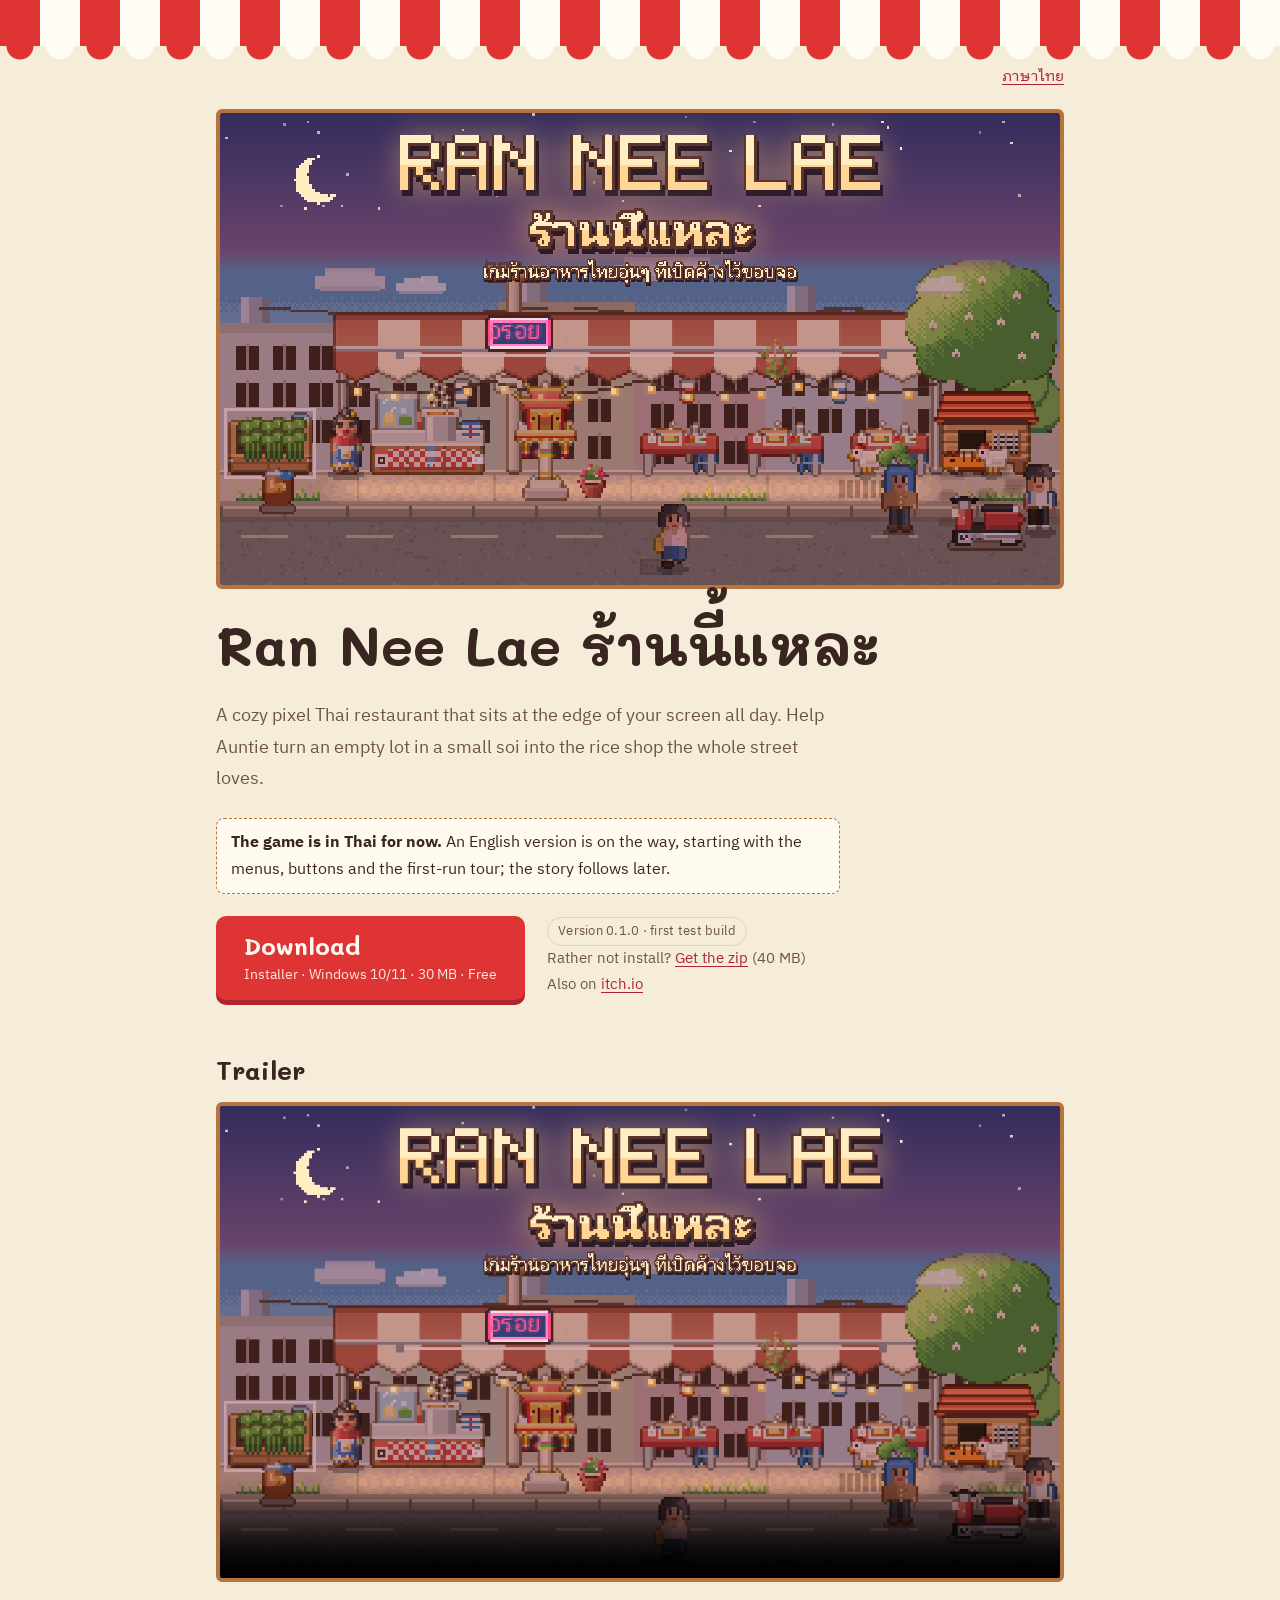
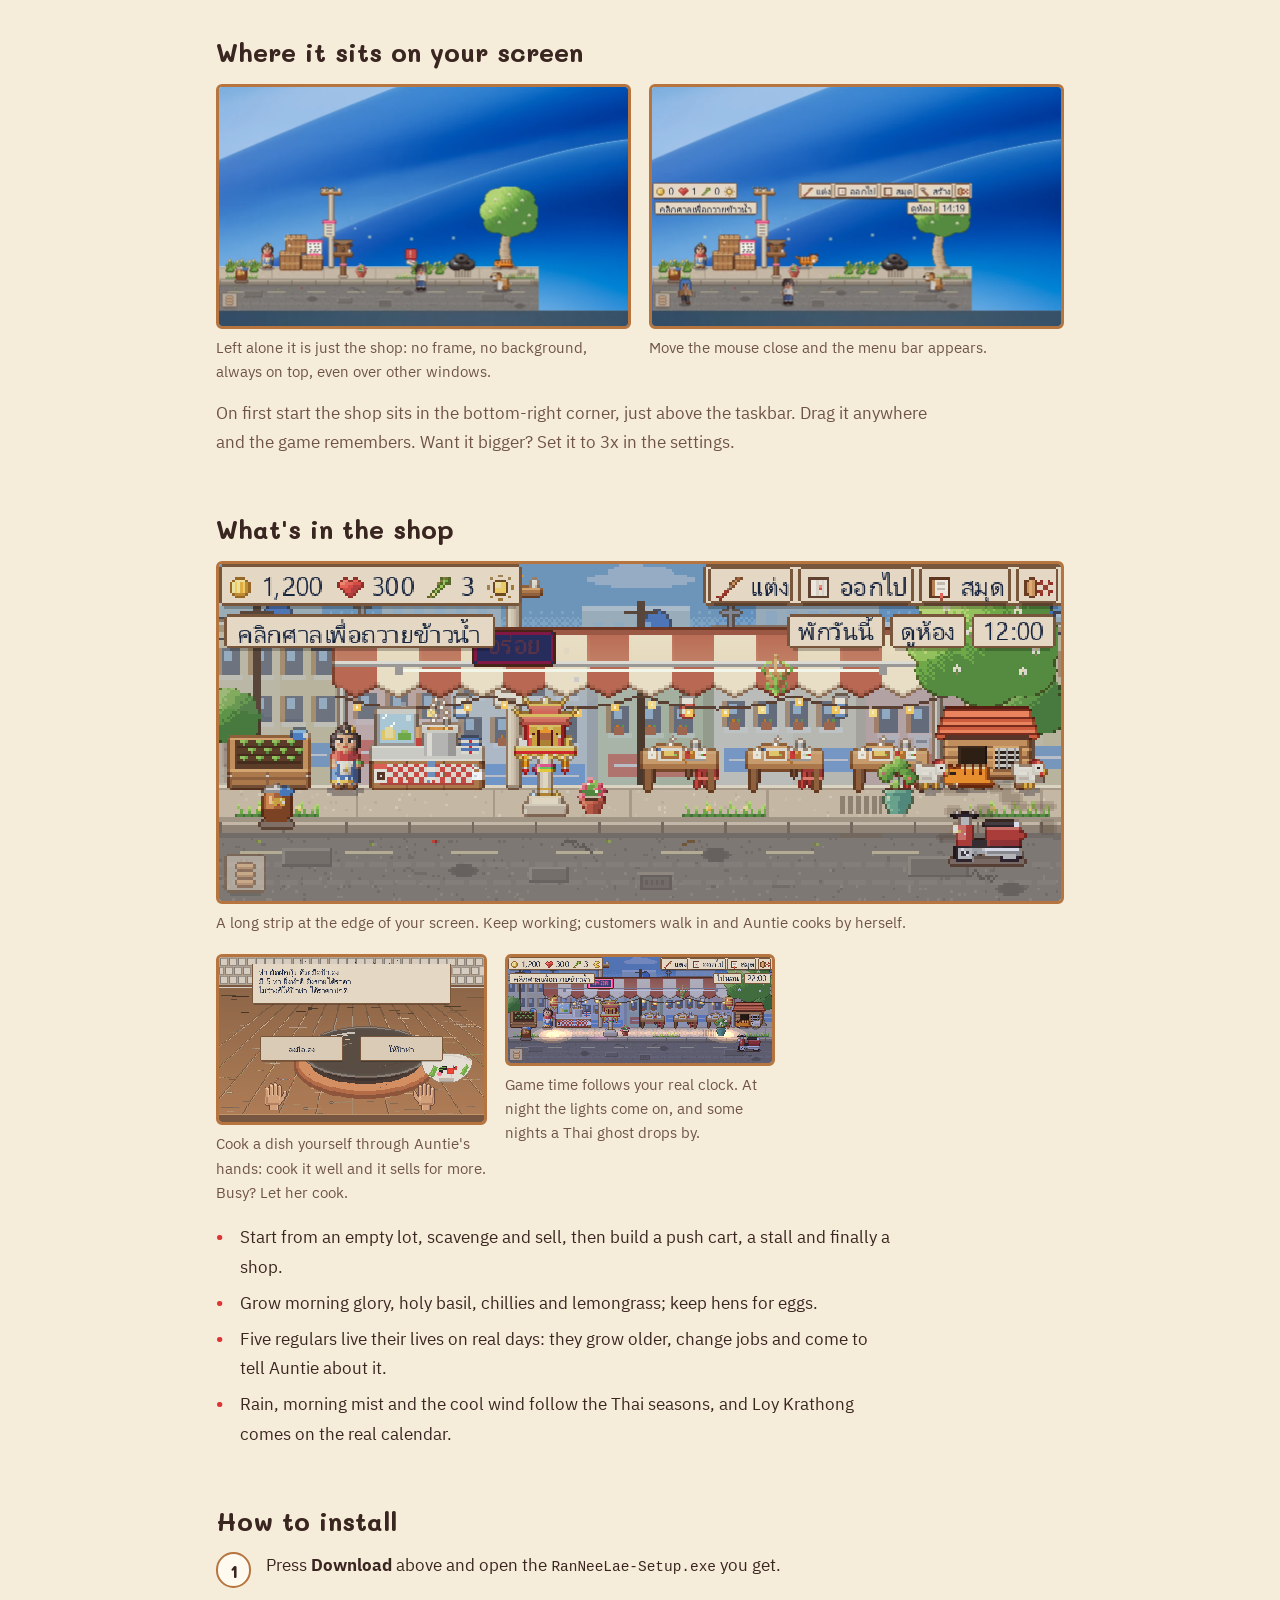
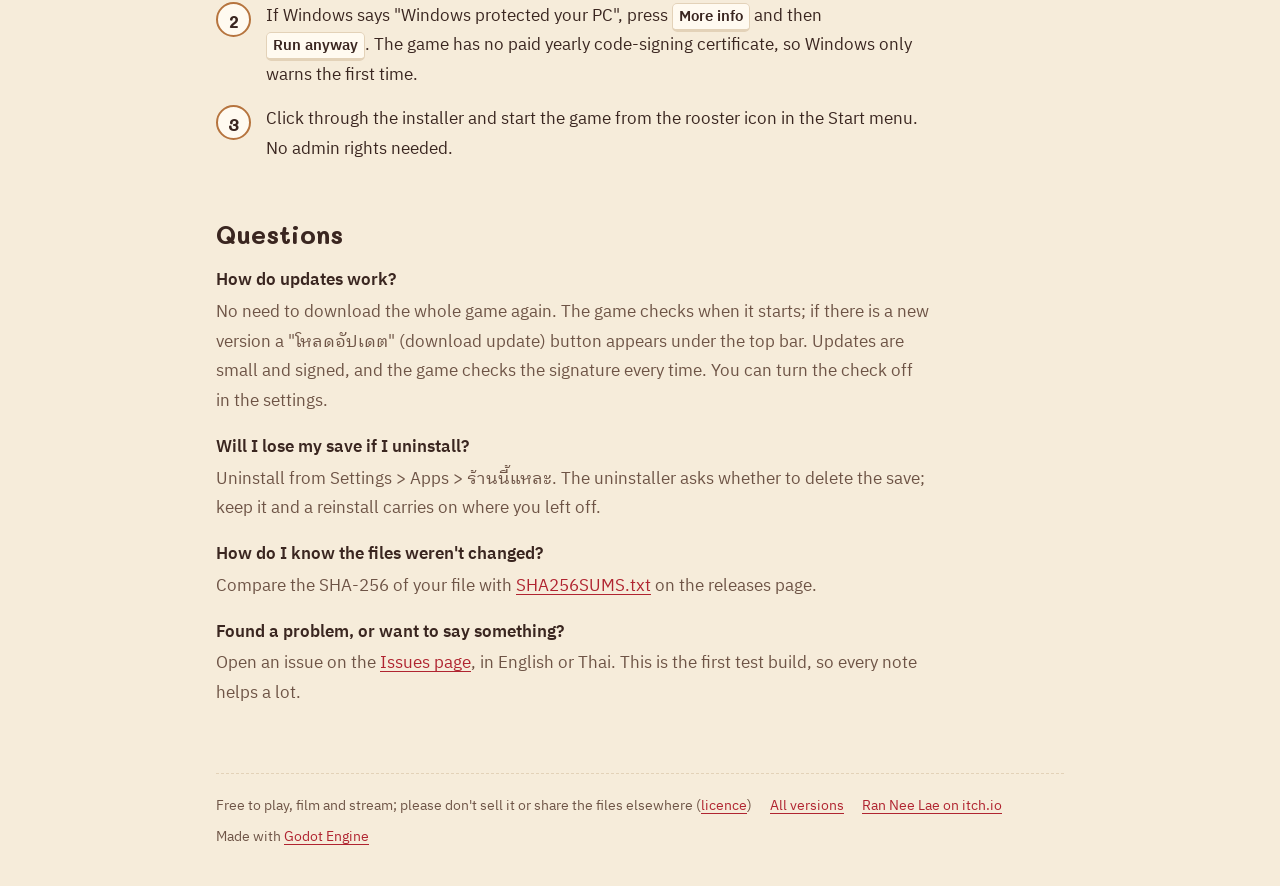
==== en/index.html @ d7299b97 "English download page, a language link on both pages, English in the readme Co-Authored-By: Claude O" ====
<!doctype html>
<html lang="en">
<head>
<meta charset="utf-8">
<meta name="viewport" content="width=device-width, initial-scale=1, viewport-fit=cover">
<link rel="icon" type="image/png" href="../icon.png">
<meta property="og:title" content="Ran Nee Lae (ร้านนี้แหละ)">
<meta property="og:description" content="A cozy pixel Thai restaurant that stays open at the edge of your screen all day. Free on Windows.">
<meta property="og:image" content="https://intity01.github.io/ran-nee-lae-releases/cover.png">
<title>Ran Nee Lae</title>
<meta name="description" content="A cozy pixel Thai restaurant that stays open at the edge of your screen all day. Free on Windows.">
<link rel="preconnect" href="https://fonts.googleapis.com">
<link rel="preconnect" href="https://fonts.gstatic.com" crossorigin>
<link rel="stylesheet" href="https://fonts.googleapis.com/css2?family=Mali:wght@600;700&family=IBM+Plex+Sans+Thai+Looped:wght@400;600&display=swap">
<style>
*,*::before,*::after{box-sizing:border-box}
body{margin:0}
img{max-width:100%}
/* Layout: one warm column under the shop's striped awning; the cover is the shop window, the button is the till. */
:root {
	--ground: #f6ecda;      /* concrete in the sun */
	--paper: #fffaf0;       /* enamel plate */
	--ink: #3a2620;         /* outline ink, warm */
	--ink-soft: #6e5446;
	--awning: #de3434;      /* awning red */
	--awning-deep: #b02430;
	--stripe: #fffcf6;
	--wood: #b6743e;
	--line: #e3d2b8;
	--gold: #eeb632;
	--on-awning: #fffaf0;
	--link: #b02430;
	--display: "Mali", "Itim", "Leelawadee UI", sans-serif;
	--body: "IBM Plex Sans Thai Looped", "Leelawadee UI", "Tahoma", sans-serif;
}
@media (prefers-color-scheme: dark) {
	:root:not([data-theme="light"]) {
		--ground: #2a2440; --paper: #352d50; --ink: #f6ead2; --ink-soft: #c9bcd6;
		--awning: #f0605a; --awning-deep: #c8404a; --stripe: #f2e6d8; --wood: #e0a46a;
		--line: #4a4068; --gold: #ffd75e; --on-awning: #2a1a1a; --link: #ffb4a8; color-scheme: dark;
	}
}
:root[data-theme="dark"] {
	--ground: #2a2440; --paper: #352d50; --ink: #f6ead2; --ink-soft: #c9bcd6;
	--awning: #f0605a; --awning-deep: #c8404a; --stripe: #f2e6d8; --wood: #e0a46a;
	--line: #4a4068; --gold: #ffd75e; --on-awning: #2a1a1a; --link: #ffb4a8; color-scheme: dark;
}

body { background: var(--ground); color: var(--ink); font: 400 1.0625rem/1.75 var(--body); }
img.px { image-rendering: pixelated; display: block; width: 100%; height: auto; }
a { color: var(--link); text-underline-offset: 3px; }
a:focus-visible, .buy:focus-visible { outline: 3px solid var(--gold); outline-offset: 3px; }

/* the awning: red and white stripes ending in scallops, like the shop's own */
.awning { height: 46px; position: relative;
	background: repeating-linear-gradient(90deg, var(--awning) 0 40px, var(--stripe) 40px 80px); }
.awning::after { content: ""; position: absolute; left: 0; right: 0; top: 100%; height: 14px;
	background: radial-gradient(circle at 20px 0, var(--awning) 13px, transparent 14px) 0 0 / 80px 14px repeat-x,
		radial-gradient(circle at 20px 0, var(--stripe) 13px, transparent 14px) 40px 0 / 80px 14px repeat-x; }

.wrap { max-width: 880px; margin: 0 auto; padding-left: max(16px, env(safe-area-inset-left, 0px));
	padding-right: max(16px, env(safe-area-inset-right, 0px)); }

.hero { padding-block: 40px 8px; display: grid; gap: 22px; }
.window { border: 4px solid var(--wood); border-radius: 6px; overflow: hidden; background: var(--paper); }
.hero h1 { font: 700 clamp(2.4rem, 7vw, 3.4rem)/1.25 var(--display); margin: 0; text-wrap: balance; }
.hero .lede { margin: 0; max-width: 34em; color: var(--ink-soft); font-size: 1.125rem; }
.till { display: flex; flex-wrap: wrap; align-items: center; gap: 14px 22px; }
.buy { display: inline-grid; gap: 2px; text-decoration: none; background: var(--awning); color: var(--on-awning);
	padding: 14px 28px 12px; border-radius: 10px; box-shadow: 0 5px 0 var(--awning-deep);
	transition: transform .12s, box-shadow .12s; }
:root .buy { color: var(--on-awning); }
.buy:hover { transform: translateY(2px); box-shadow: 0 3px 0 var(--awning-deep); }
.buy:active { transform: translateY(5px); box-shadow: 0 0 0 var(--awning-deep); }
.buy b { font: 700 1.5rem/1.3 var(--display); }
.buy small { font-size: .875rem; opacity: .92; }
.alt { font-size: .95rem; color: var(--ink-soft); }
.tag { display: inline-block; font-size: .8125rem; letter-spacing: .02em; padding: 2px 10px; border-radius: 99px;
	border: 1px solid var(--line); color: var(--ink-soft); }

section { padding-block: 44px 8px; }
h2 { font: 700 1.6rem/1.4 var(--display); margin: 0 0 14px; text-wrap: balance; }
.shots { display: grid; grid-template-columns: repeat(auto-fit, minmax(240px, 1fr)); gap: 18px; }
.shots figure { margin: 0; display: grid; gap: 8px; align-content: start; min-width: 0; }
.shots .window { border-width: 3px; }
.shots figcaption { font-size: .95rem; color: var(--ink-soft); line-height: 1.6; }
.wide { grid-column: 1 / -1; }
.desk { grid-template-columns: repeat(auto-fit, minmax(280px, 1fr)); }
.desk img { display: block; width: 100%; height: auto; }
.trailer { display: block; width: 100%; height: auto; background: #1c1624; }
.note { margin: 14px 0 0; max-width: 42em; color: var(--ink-soft); }
ul.menu { list-style: none; padding: 0; margin: 18px 0 0; display: grid; gap: 6px; max-width: 40em; }
ul.menu li { display: grid; grid-template-columns: 1.4em 1fr; }
ul.menu li::before { content: "•"; color: var(--awning); font-weight: 700; }

ol.steps { list-style: none; counter-reset: s; padding: 0; margin: 0; display: grid; gap: 14px; max-width: 42em; }
ol.steps li { counter-increment: s; display: grid; grid-template-columns: 2.4rem 1fr; gap: 12px; align-items: start; }
ol.steps li::before { content: counter(s); font: 700 1.1rem/2.2rem var(--display); text-align: center;
	width: 2.2rem; height: 2.2rem; border-radius: 50%; background: var(--paper); border: 2px solid var(--wood); }
ol.steps p { margin: 0; }
kbd { font: 600 .9em var(--body); background: var(--paper); border: 1px solid var(--line); border-bottom-width: 3px;
	border-radius: 5px; padding: 0 6px; white-space: nowrap; }

dl.faq { margin: 0; display: grid; gap: 16px; max-width: 42em; }
dl.faq dt { font-weight: 600; }
dl.faq dd { margin: 2px 0 0; color: var(--ink-soft); }
code { font-size: .85em; word-break: break-all; }

footer { margin-top: 56px; border-top: 1px dashed var(--line); padding-block: 20px 36px; font-size: .9rem;
	color: var(--ink-soft); display: flex; flex-wrap: wrap; gap: 6px 18px; }
@media (prefers-reduced-motion: reduce) { .buy { transition: none; } }
.lang { margin: 18px 0 -22px; text-align: right; font-size: .95rem; }
.langnote { margin: 0; max-width: 40em; padding: 10px 14px; border-radius: 8px; background: var(--paper);
	border: 1px dashed var(--wood); font-size: .975rem; }
</style>
<link rel="alternate" hreflang="th" href="https://intity01.github.io/ran-nee-lae-releases/">
<link rel="alternate" hreflang="en" href="https://intity01.github.io/ran-nee-lae-releases/en/">
<script>
/* Remember a language picked by hand; a first visit from a non-Thai browser goes to the English page. */
document.addEventListener("click", function (e) {
	var a = e.target.closest && e.target.closest(".lang a");
	if (a) { try { localStorage.setItem("lang", a.getAttribute("hreflang")); } catch (_) {} }
});
</script>
</head>
<body>

<div class="awning" aria-hidden="true"></div>

<main class="wrap">
	<p class="lang"><a href="../" hreflang="th" lang="th">ภาษาไทย</a></p>
	<header class="hero">
		<div class="window"><img class="px" src="../cover.png" width="1280" height="720"
			alt="Auntie's rice shop in a Bangkok soi at dusk: a red and white awning, a spirit house, tables and a hen"></div>
		<h1>Ran Nee Lae <span lang="th">ร้านนี้แหละ</span></h1>
		<p class="lede">A cozy pixel Thai restaurant that sits at the edge of your screen all day. Help Auntie turn an empty
			lot in a small soi into the rice shop the whole street loves.</p>
		<p class="langnote"><b>The game is in Thai for now.</b> An English version is on the way, starting with the menus,
			buttons and the first-run tour; the story follows later.</p>
		<div class="till">
			<a class="buy" id="download" href="https://github.com/intity01/ran-nee-lae-releases/releases/latest/download/RanNeeLae-Setup.exe">
				<b>Download</b>
				<small>Installer · Windows 10/11 · 30 MB · Free</small>
			</a>
			<div class="alt">
				<span class="tag">Version 0.1.0 · first test build</span><br>
				Rather not install? <a href="https://github.com/intity01/ran-nee-lae-releases/releases/latest/download/RanNeeLae.zip">Get the zip</a> (40 MB)<br>
				Also on <a href="https://im-shines.itch.io/ran-nee-lae">itch.io</a>
			</div>
		</div>
	</header>

	<section aria-labelledby="watch">
		<h2 id="watch">Trailer</h2>
		<div class="window"><video class="trailer" src="../media/trailer.mp4" poster="../cover.png" width="1280" height="800"
			controls muted playsinline preload="metadata">A 32-second trailer</video></div>
	</section>

	<section aria-labelledby="where">
		<h2 id="where">Where it sits on your screen</h2>
		<div class="shots desk">
			<figure>
				<div class="window"><img src="../shots/desktop-quiet.png" width="820" height="479"
					alt="Auntie's shop in the bottom corner of a Windows desktop, above the taskbar, with no window frame"></div>
				<figcaption>Left alone it is just the shop: no frame, no background, always on top, even over other windows.</figcaption>
			</figure>
			<figure>
				<div class="window"><img src="../shots/desktop-ui.png" width="820" height="479"
					alt="The same shop with the mouse nearby: a bar with money, hearts, vegetables and buttons appears"></div>
				<figcaption>Move the mouse close and the menu bar appears.</figcaption>
			</figure>
		</div>
		<p class="note">On first start the shop sits in the bottom-right corner, just above the taskbar. Drag it anywhere and
			the game remembers. Want it bigger? Set it to 3x in the settings.</p>
	</section>

	<section aria-labelledby="inside">
		<h2 id="inside">What's in the shop</h2>
		<div class="shots">
			<figure class="wide">
				<div class="window"><img class="px" src="../shots/day.png" width="640" height="256"
					alt="The shop by day: a vegetable bed, Auntie at the stove, customers' tables and a hen coop"></div>
				<figcaption>A long strip at the edge of your screen. Keep working; customers walk in and Auntie cooks by herself.</figcaption>
			</figure>
			<figure>
				<div class="window"><img class="px" src="../shots/cook.png" width="640" height="400"
					alt="Auntie's hands over the wok, seen through her eyes"></div>
				<figcaption>Cook a dish yourself through Auntie's hands: cook it well and it sells for more. Busy? Let her cook.</figcaption>
			</figure>
			<figure>
				<div class="window"><img class="px" src="../shots/night.png" width="640" height="256"
					alt="The shop at night with lanterns lit and the neon sign glowing"></div>
				<figcaption>Game time follows your real clock. At night the lights come on, and some nights a Thai ghost drops by.</figcaption>
			</figure>
		</div>
		<ul class="menu">
			<li>Start from an empty lot, scavenge and sell, then build a push cart, a stall and finally a shop.</li>
			<li>Grow morning glory, holy basil, chillies and lemongrass; keep hens for eggs.</li>
			<li>Five regulars live their lives on real days: they grow older, change jobs and come to tell Auntie about it.</li>
			<li>Rain, morning mist and the cool wind follow the Thai seasons, and Loy Krathong comes on the real calendar.</li>
		</ul>
	</section>

	<section aria-labelledby="install">
		<h2 id="install">How to install</h2>
		<ol class="steps">
			<li><p>Press <b>Download</b> above and open the <code>RanNeeLae-Setup.exe</code> you get.</p></li>
			<li><p>If Windows says "Windows protected your PC", press <kbd>More info</kbd> and then <kbd>Run anyway</kbd>.
				The game has no paid yearly code-signing certificate, so Windows only warns the first time.</p></li>
			<li><p>Click through the installer and start the game from the rooster icon in the Start menu. No admin rights needed.</p></li>
		</ol>
	</section>

	<section aria-labelledby="faq">
		<h2 id="faq">Questions</h2>
		<dl class="faq">
			<div><dt>How do updates work?</dt>
				<dd>No need to download the whole game again. The game checks when it starts; if there is a new version a
					"โหลดอัปเดต" (download update) button appears under the top bar. Updates are small and signed, and the game
					checks the signature every time. You can turn the check off in the settings.</dd></div>
			<div><dt>Will I lose my save if I uninstall?</dt>
				<dd>Uninstall from Settings &gt; Apps &gt; ร้านนี้แหละ. The uninstaller asks whether to delete the save; keep it
					and a reinstall carries on where you left off.</dd></div>
			<div><dt>How do I know the files weren't changed?</dt>
				<dd>Compare the SHA-256 of your file with <a href="https://github.com/intity01/ran-nee-lae-releases/releases/latest/download/SHA256SUMS.txt">SHA256SUMS.txt</a> on the releases page.</dd></div>
			<div><dt>Found a problem, or want to say something?</dt>
				<dd>Open an issue on the <a href="https://github.com/intity01/ran-nee-lae-releases/issues">Issues page</a>,
					in English or Thai. This is the first test build, so every note helps a lot.</dd></div>
		</dl>
	</section>

	<footer>
		<span>Free to play, film and stream; please don't sell it or share the files elsewhere (<a href="https://github.com/intity01/ran-nee-lae-releases/blob/main/LICENSE.txt">licence</a>)</span>
		<span><a href="https://github.com/intity01/ran-nee-lae-releases/releases">All versions</a></span>
		<span><a href="https://im-shines.itch.io/ran-nee-lae">Ran Nee Lae on itch.io</a></span>
		<span>Made with <a href="https://godotengine.org">Godot Engine</a></span>
	</footer>
</main>
</body>
</html>
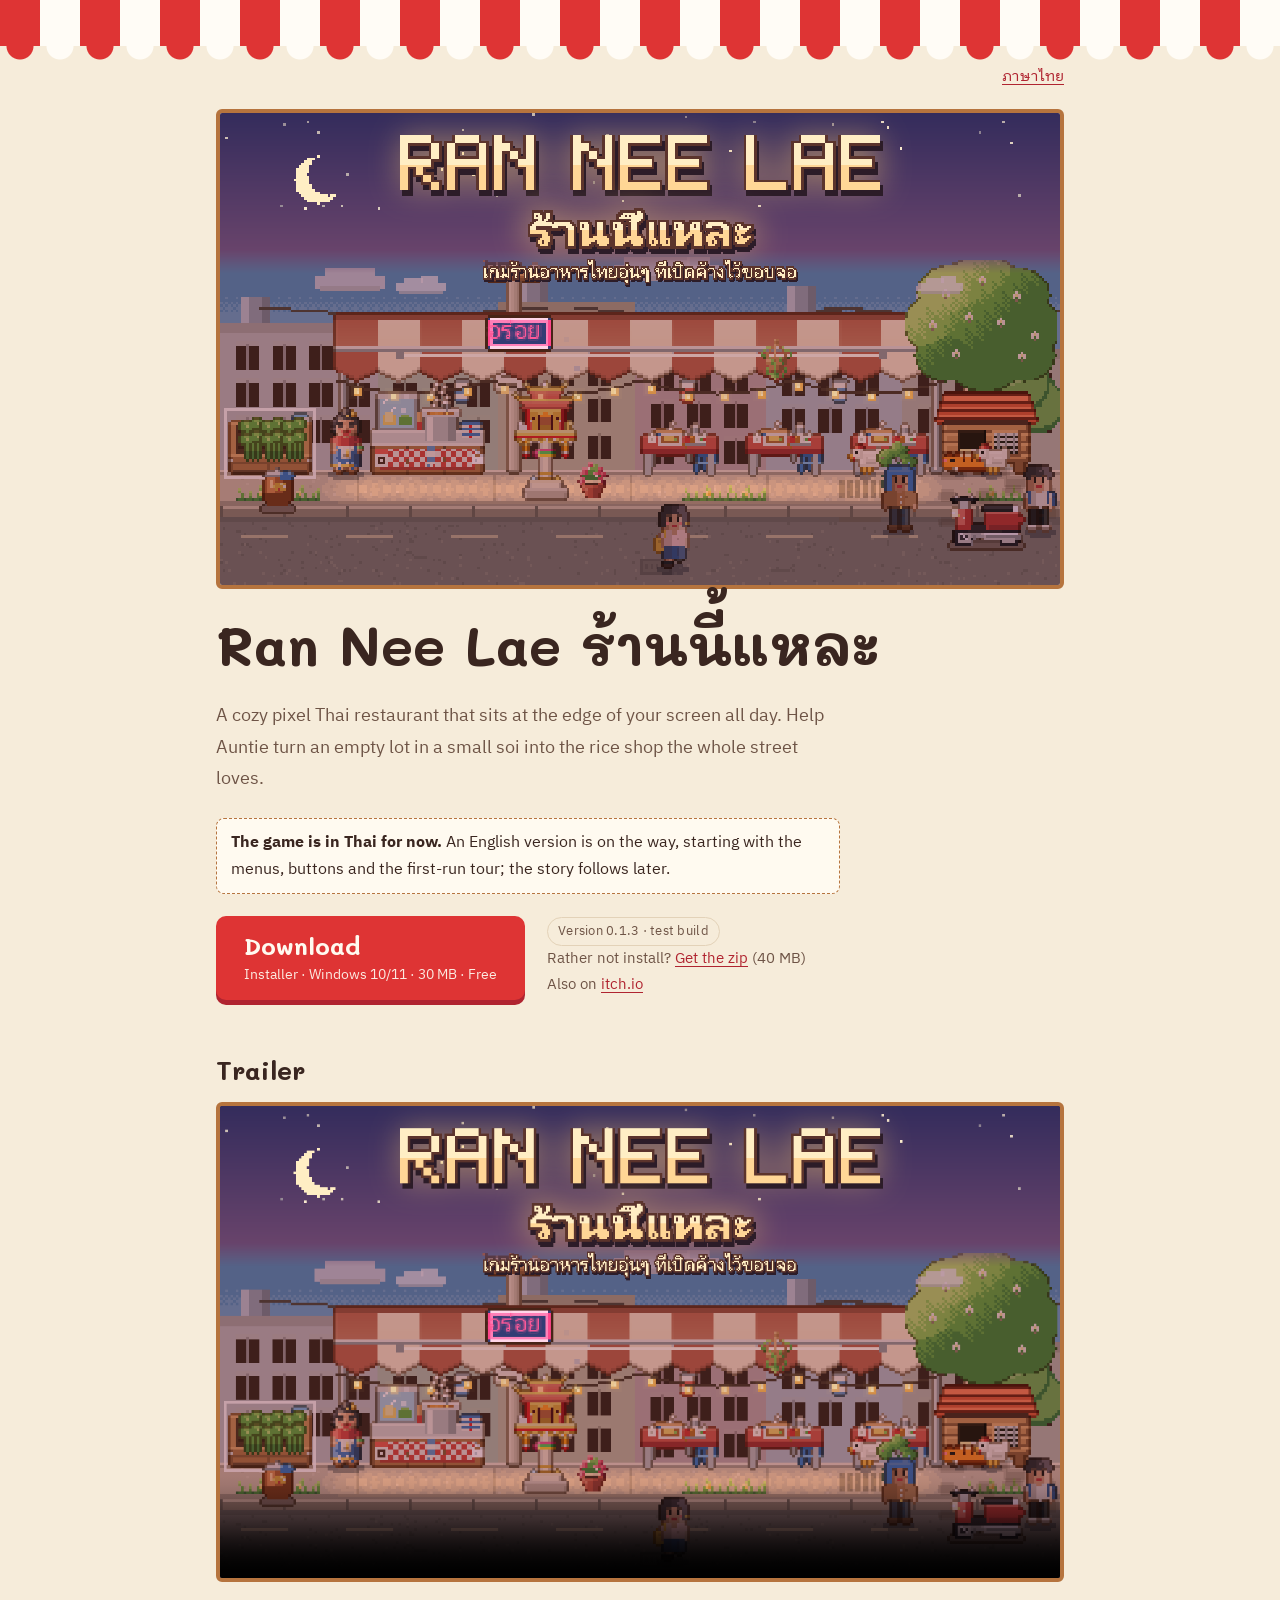
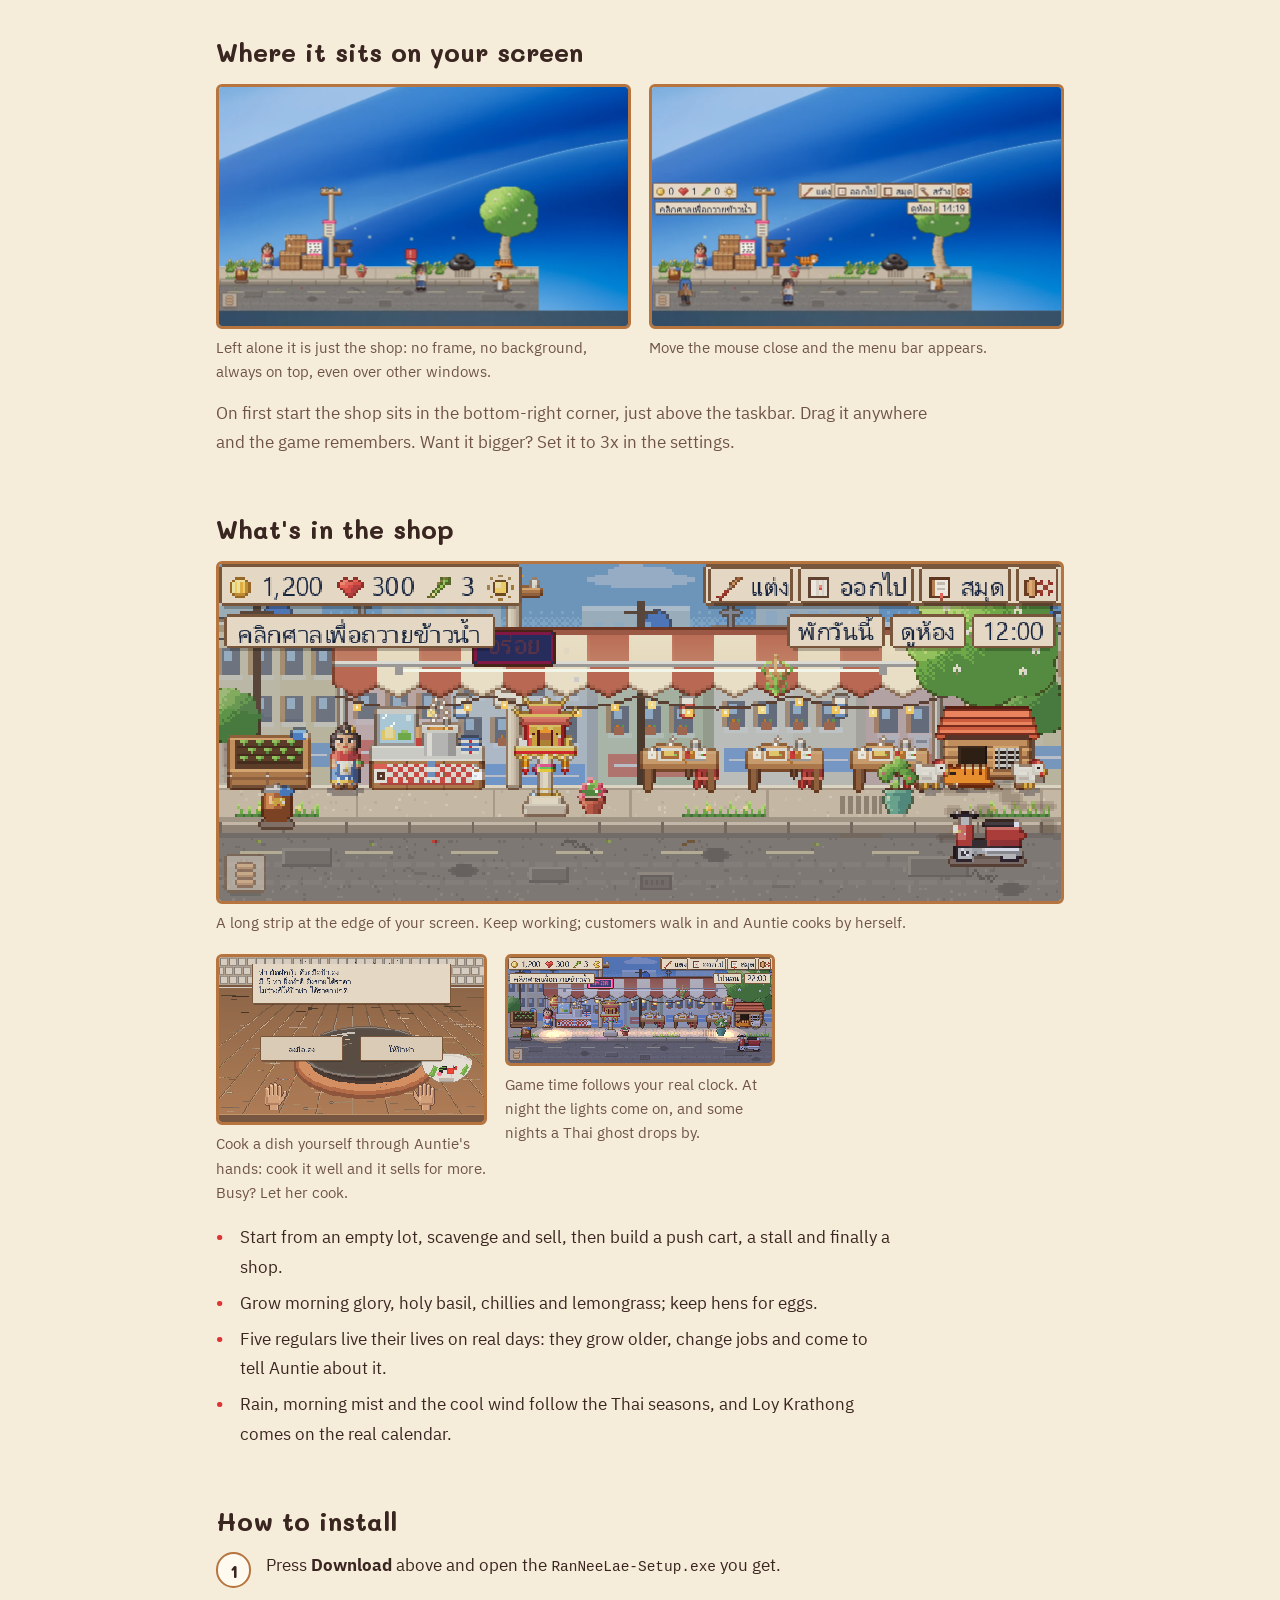
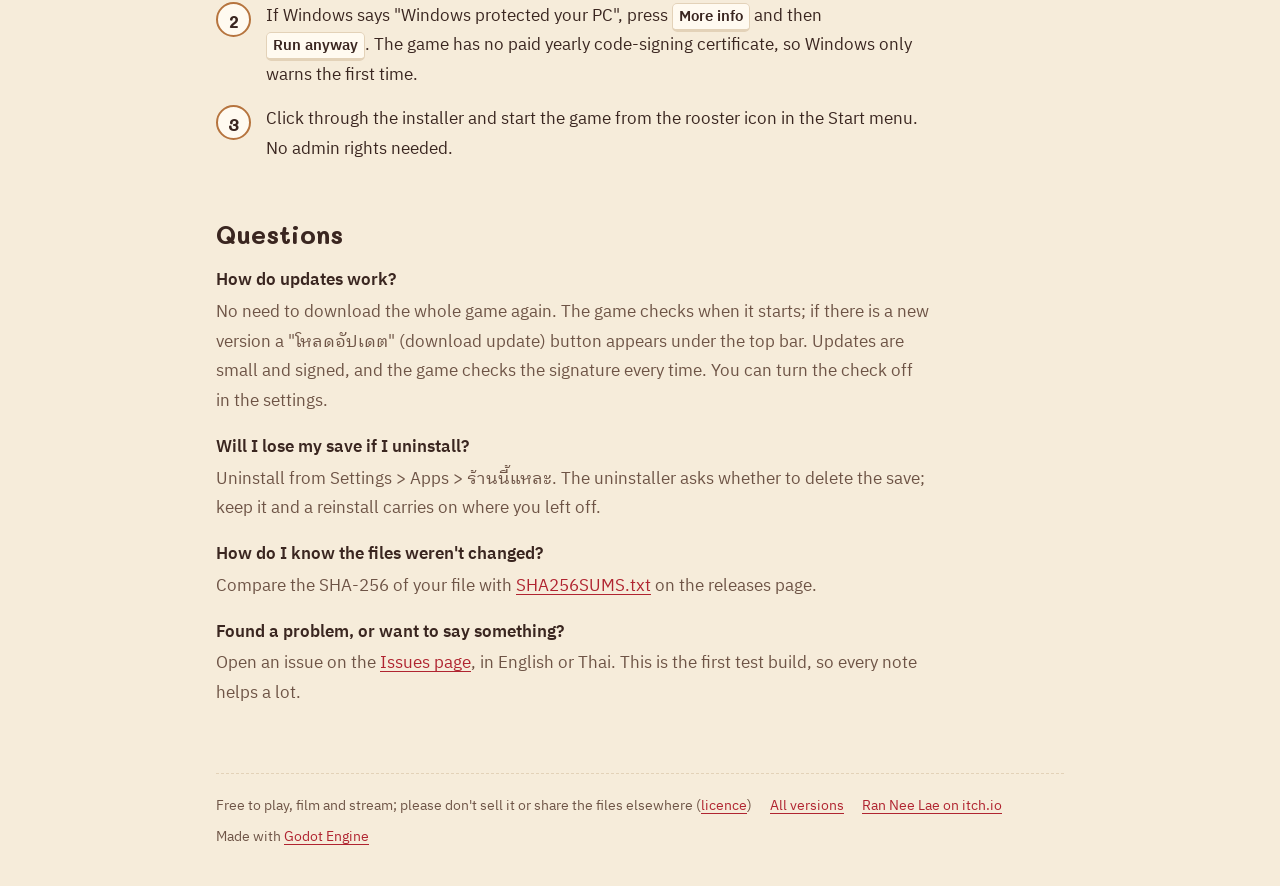
==== commit 266aeb67: "Page shows version 0.1.3 Co-Authored-By: Claude Opus 5.5 <noreply@anthropic.com>" ====
--- a/en/index.html
+++ b/en/index.html
@@ -143,7 +143,7 @@
 				<small>Installer · Windows 10/11 · 30 MB · Free</small>
 			</a>
 			<div class="alt">
-				<span class="tag">Version 0.1.0 · first test build</span><br>
+				<span class="tag">Version 0.1.3 · test build</span><br>
 				Rather not install? <a href="https://github.com/intity01/ran-nee-lae-releases/releases/latest/download/RanNeeLae.zip">Get the zip</a> (40 MB)<br>
 				Also on <a href="https://im-shines.itch.io/ran-nee-lae">itch.io</a>
 			</div>
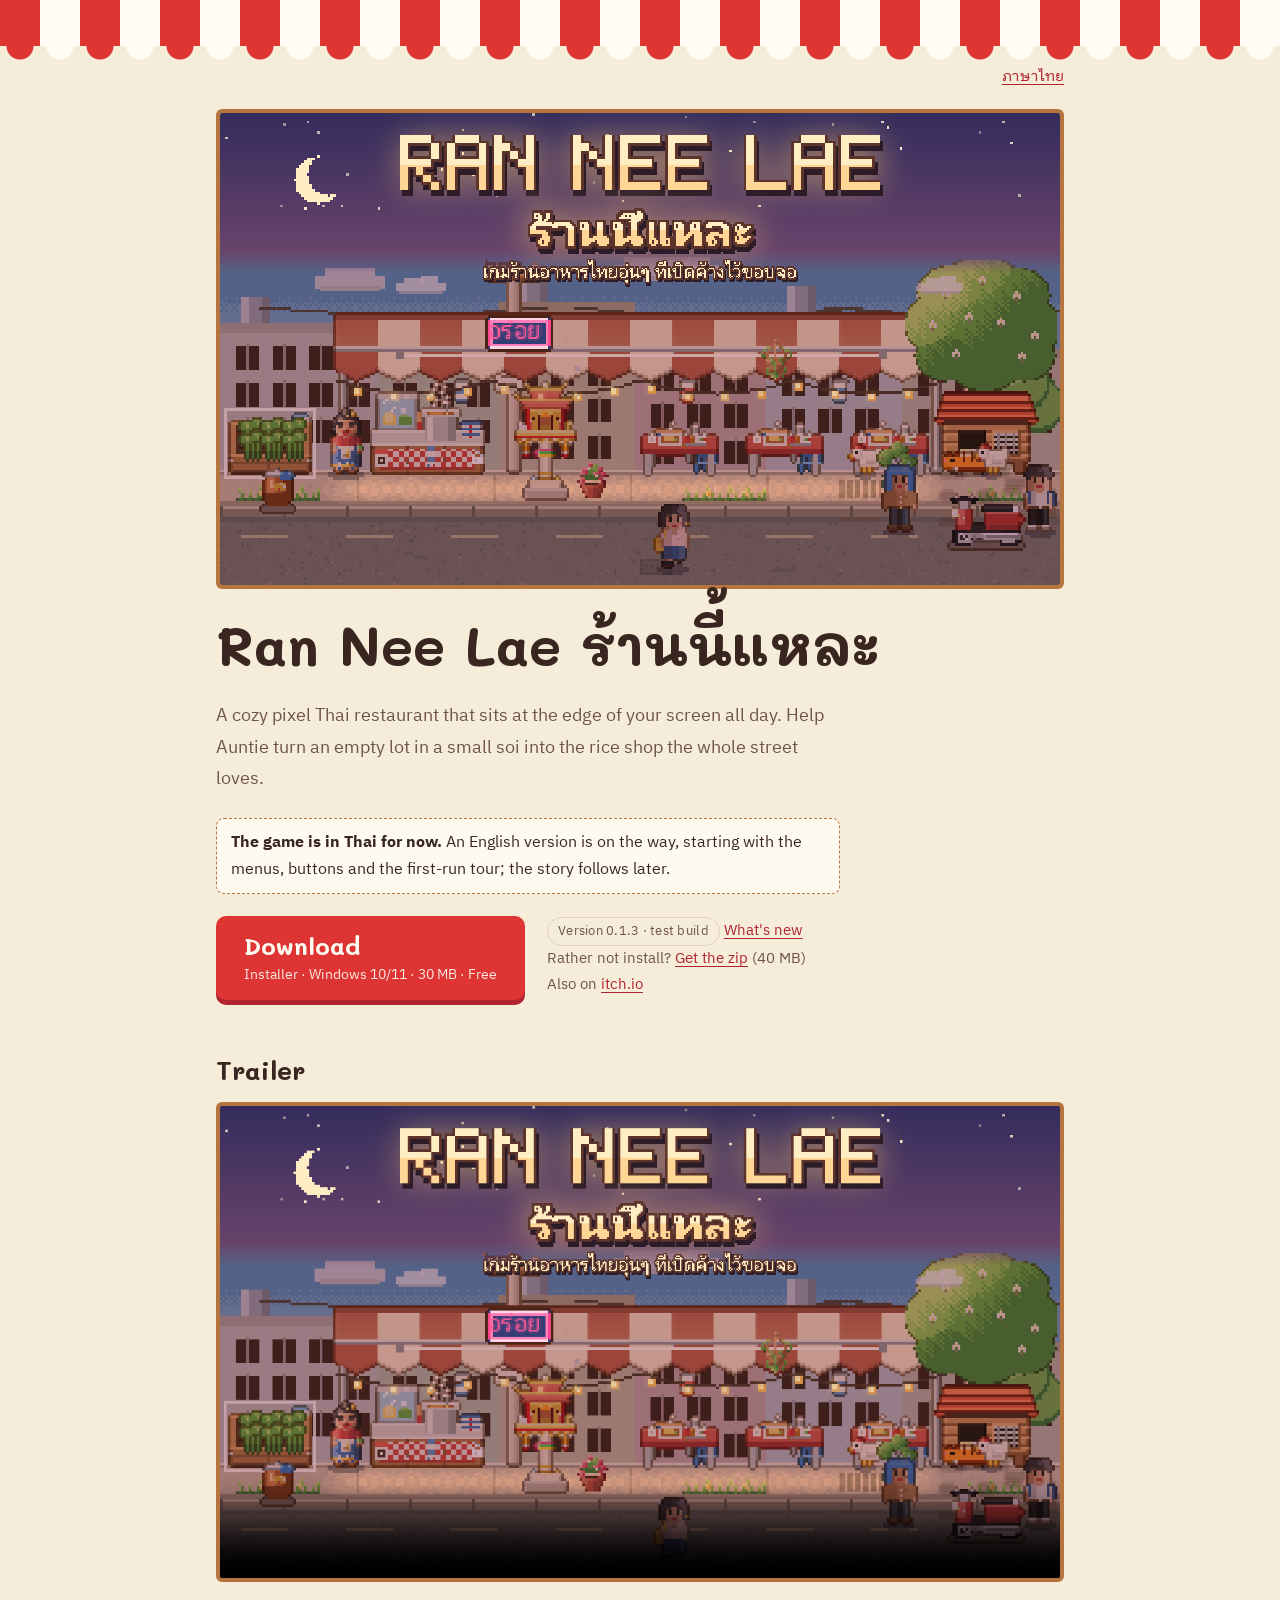
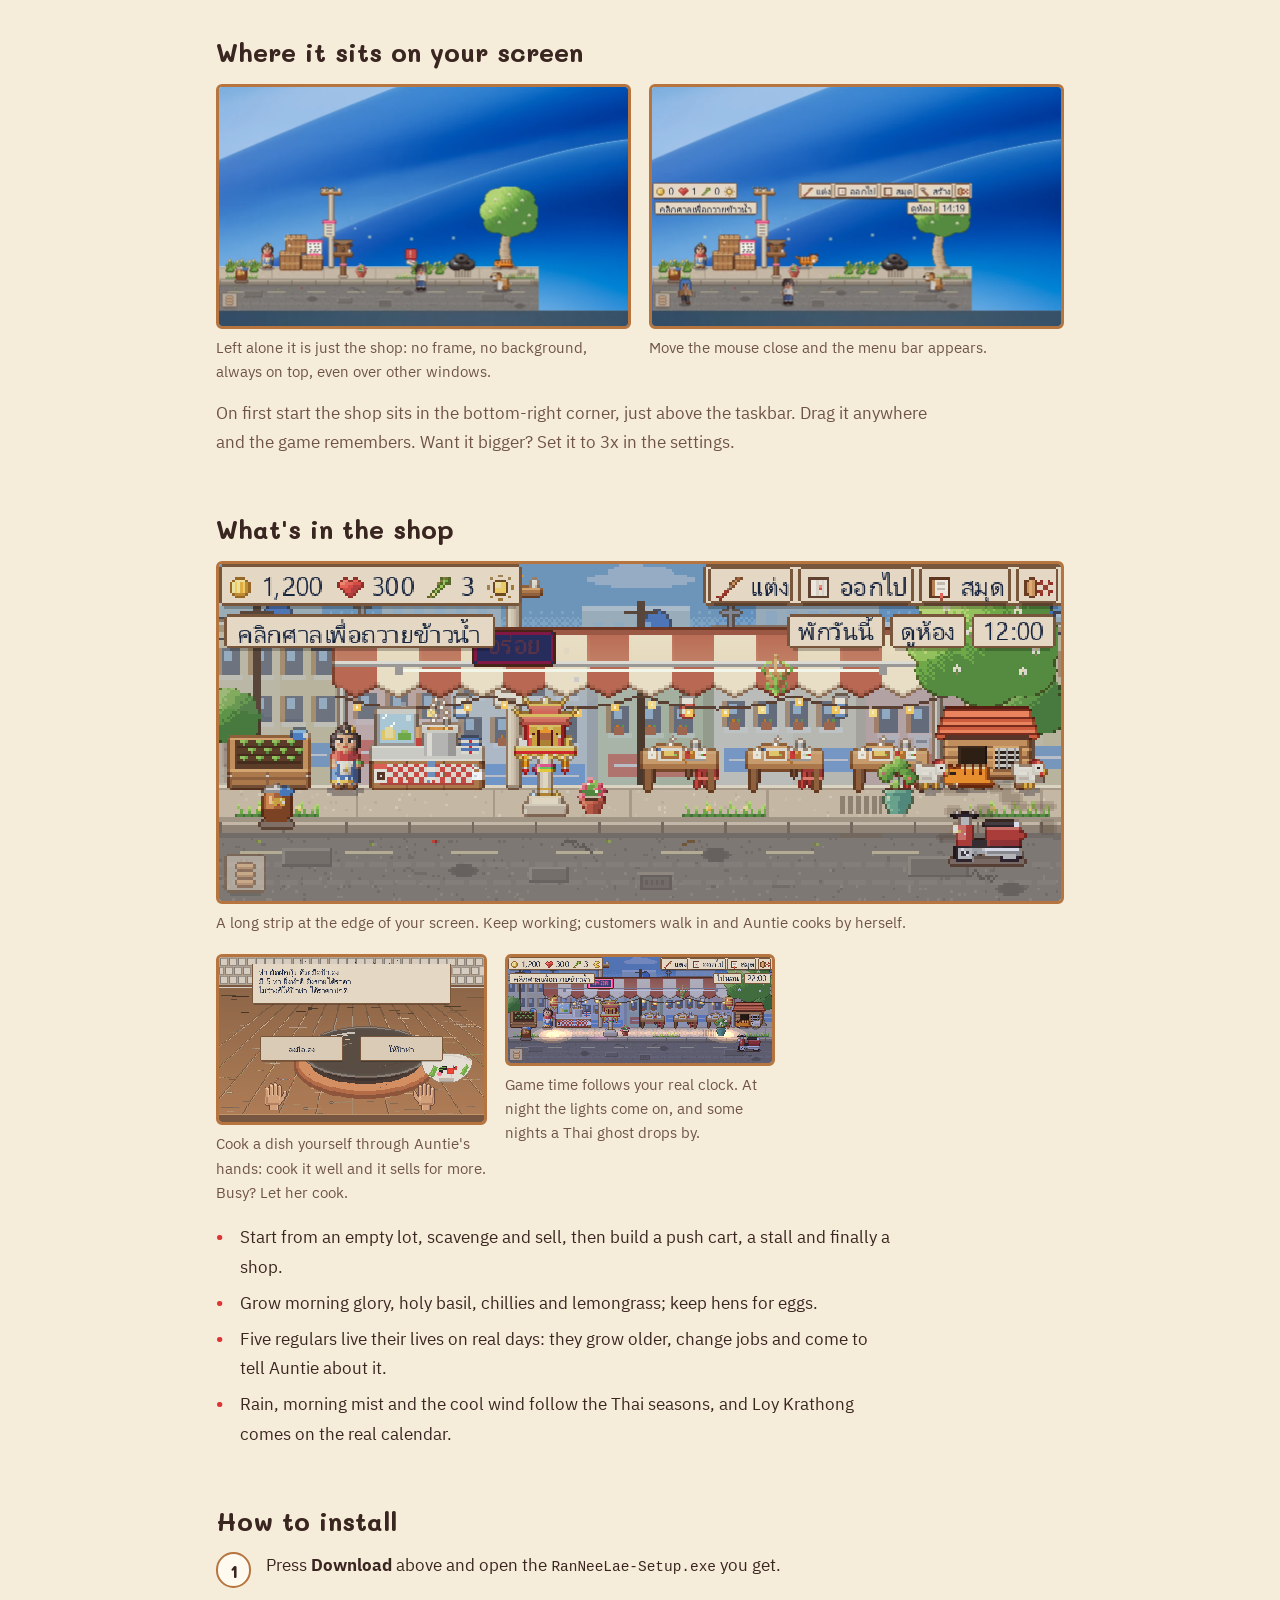
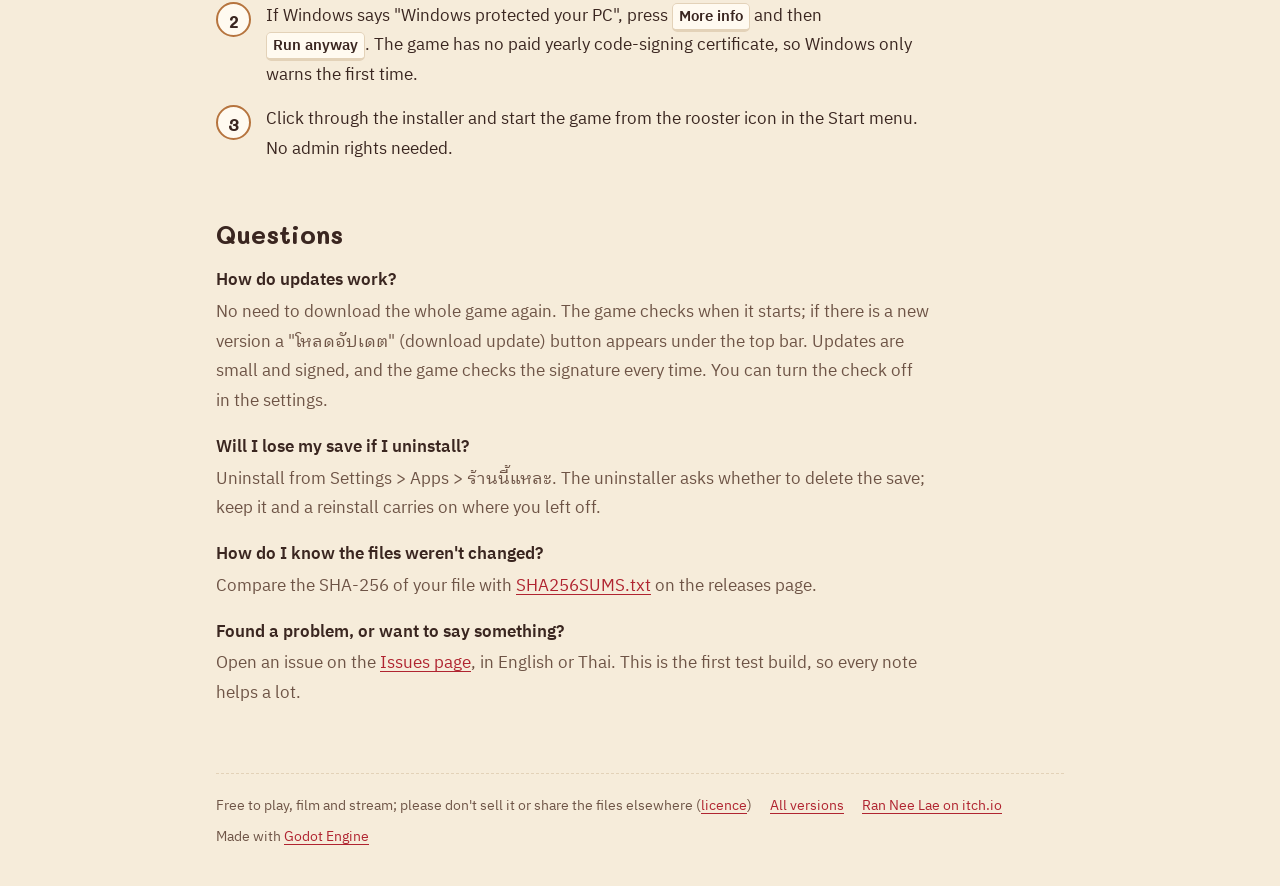
==== commit 4751d80a: "The version line reads the newest release by itself; a What's new link Co-Authored-By: Claude Opus 5" ====
--- a/en/index.html
+++ b/en/index.html
@@ -143,7 +143,7 @@
 				<small>Installer · Windows 10/11 · 30 MB · Free</small>
 			</a>
 			<div class="alt">
-				<span class="tag">Version 0.1.3 · test build</span><br>
+				<span class="tag" id="version">Version 0.1.3 · test build</span> <a href="https://github.com/intity01/ran-nee-lae-releases/releases/latest">What's new</a><br>
 				Rather not install? <a href="https://github.com/intity01/ran-nee-lae-releases/releases/latest/download/RanNeeLae.zip">Get the zip</a> (40 MB)<br>
 				Also on <a href="https://im-shines.itch.io/ran-nee-lae">itch.io</a>
 			</div>
@@ -236,5 +236,17 @@
 		<span>Made with <a href="https://godotengine.org">Godot Engine</a></span>
 	</footer>
 </main>
+<script>
+// The version line follows the newest release by itself (the download buttons already do: releases/latest/download/).
+// The text written in the page stays if GitHub does not answer.
+fetch("https://api.github.com/repos/intity01/ran-nee-lae-releases/releases/latest")
+	.then(r => r.ok ? r.json() : Promise.reject(r.status))
+	.then(release => {
+		const version = release.tag_name.replace(/^v/, "");
+		const date = new Date(release.published_at).toLocaleDateString("en-GB", {day: "numeric", month: "short", year: "numeric"});
+		document.getElementById("version").textContent = "Version " + version + " · test build · " + date;
+	})
+	.catch(() => {});
+</script>
 </body>
 </html>
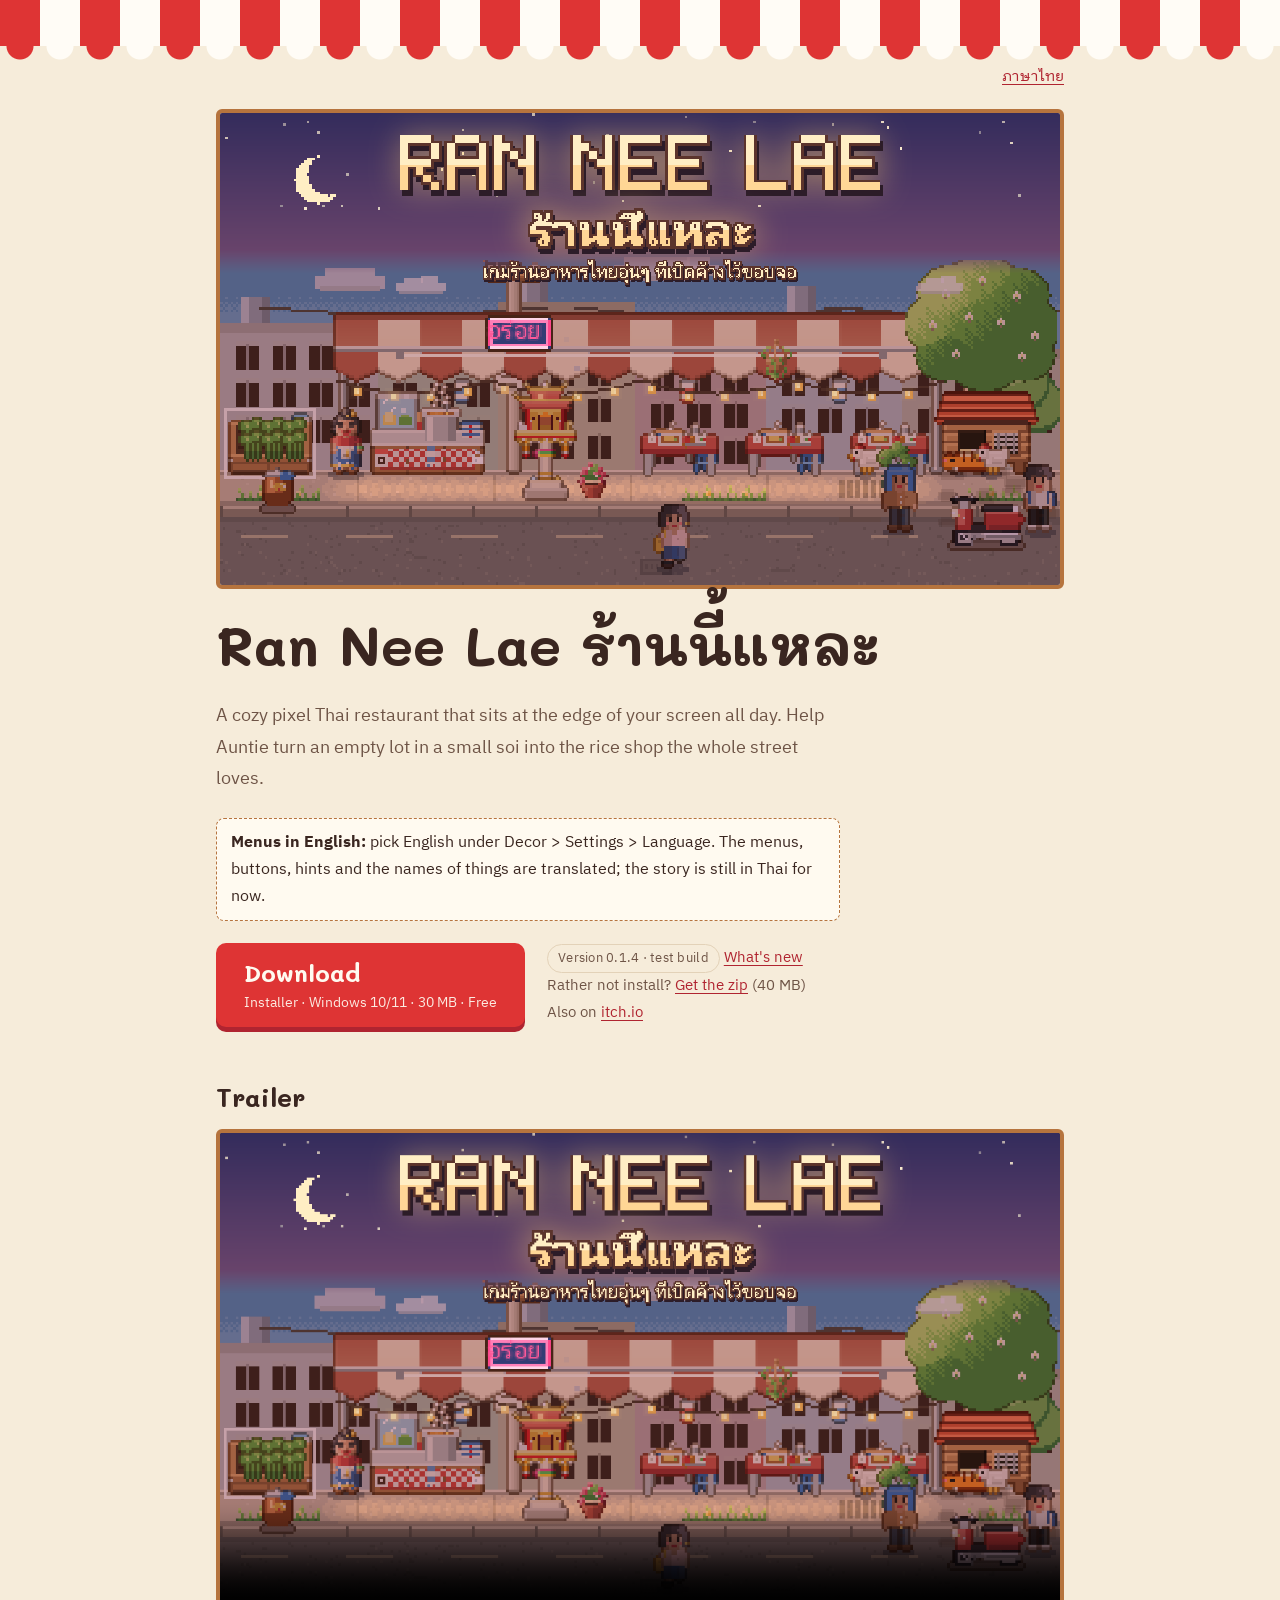
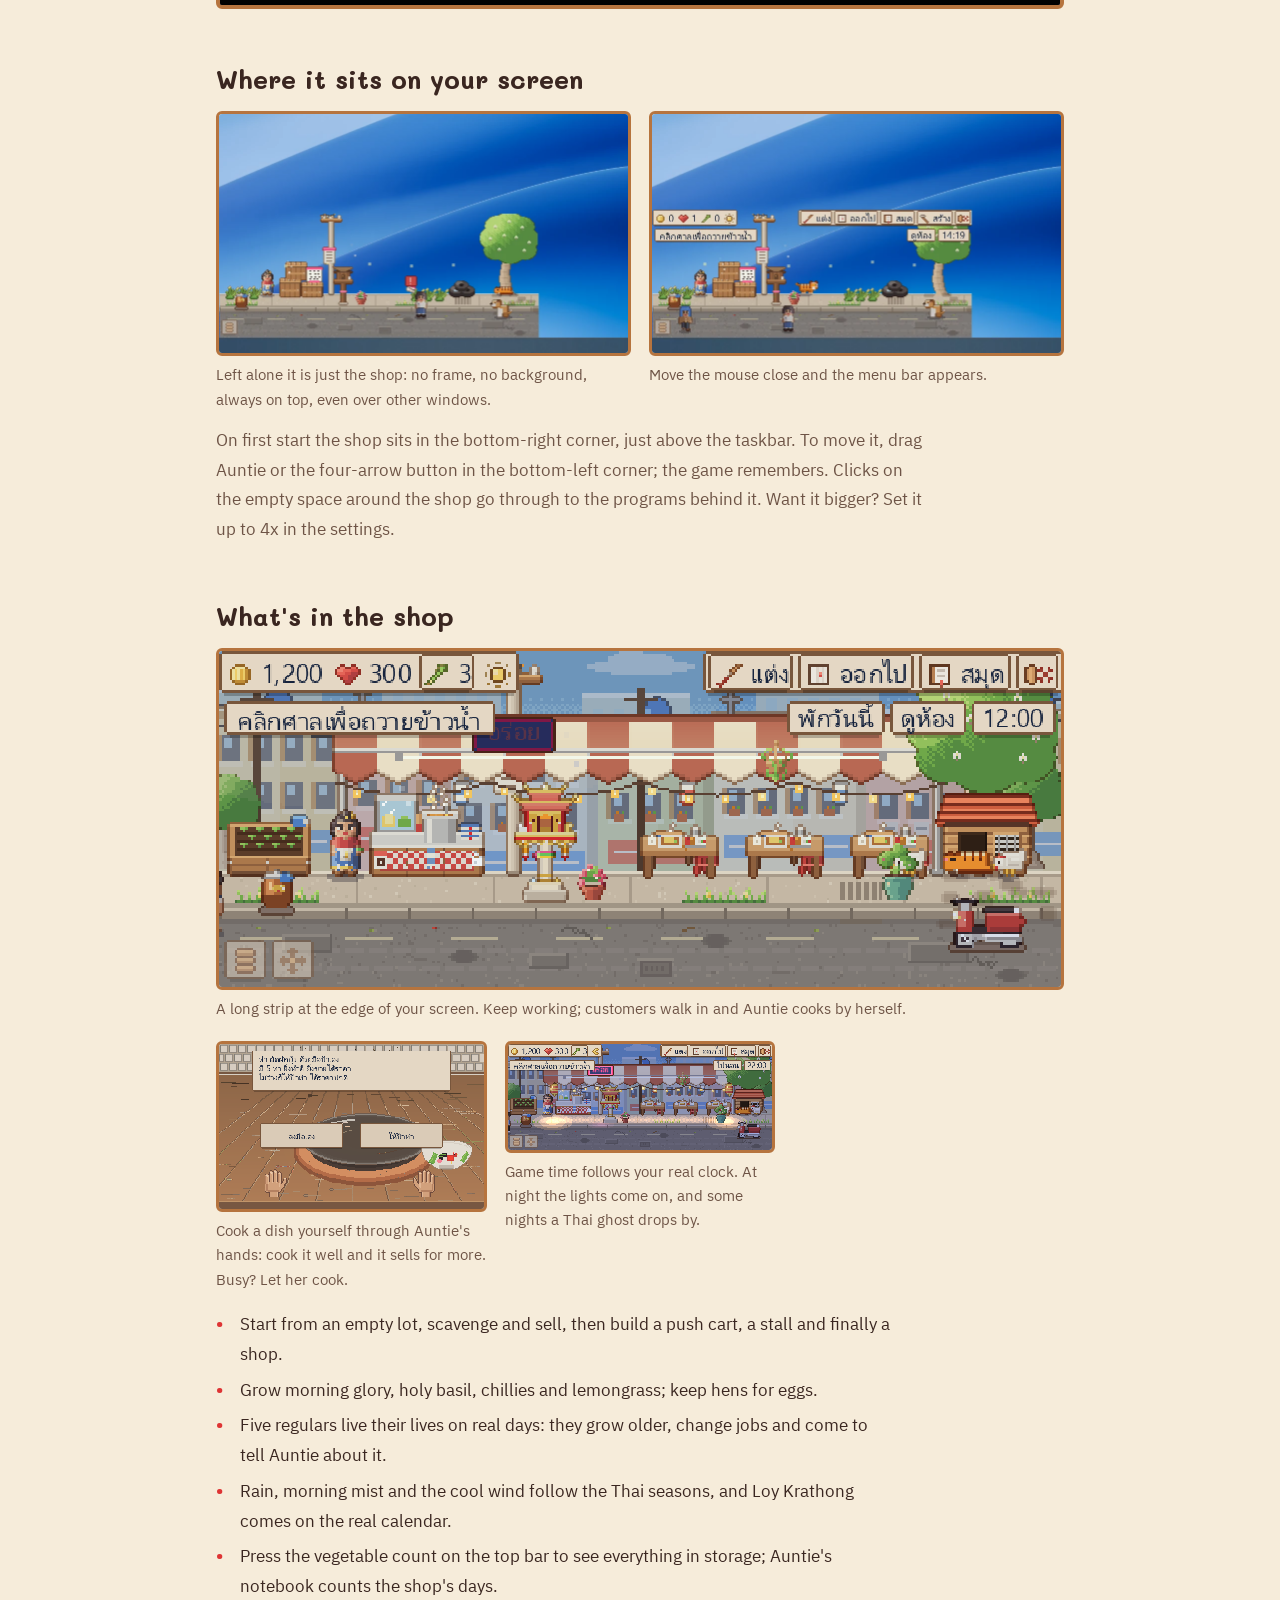
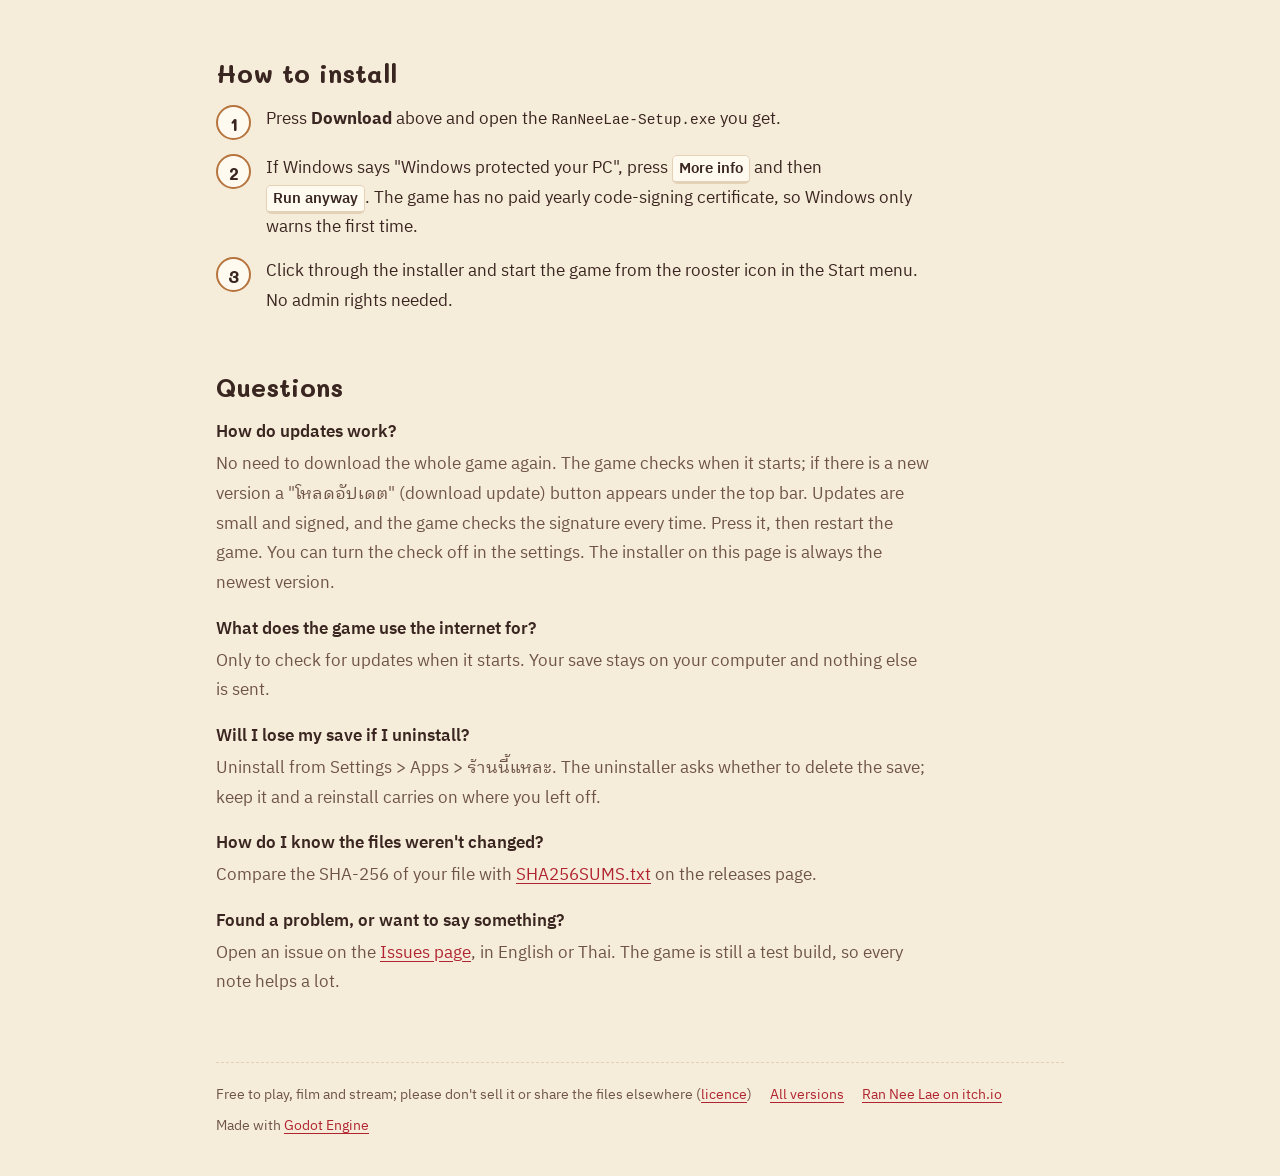
==== commit f4360774: "Page text for 0.1.4: English menus, moving the shop, 4x, storage, internet use; new day and night pi" ====
--- a/en/index.html
+++ b/en/index.html
@@ -135,15 +135,15 @@
 		<h1>Ran Nee Lae <span lang="th">ร้านนี้แหละ</span></h1>
 		<p class="lede">A cozy pixel Thai restaurant that sits at the edge of your screen all day. Help Auntie turn an empty
 			lot in a small soi into the rice shop the whole street loves.</p>
-		<p class="langnote"><b>The game is in Thai for now.</b> An English version is on the way, starting with the menus,
-			buttons and the first-run tour; the story follows later.</p>
+		<p class="langnote"><b>Menus in English:</b> pick English under Decor &gt; Settings &gt; Language. The menus, buttons,
+			hints and the names of things are translated; the story is still in Thai for now.</p>
 		<div class="till">
 			<a class="buy" id="download" href="https://github.com/intity01/ran-nee-lae-releases/releases/latest/download/RanNeeLae-Setup.exe">
 				<b>Download</b>
 				<small>Installer · Windows 10/11 · 30 MB · Free</small>
 			</a>
 			<div class="alt">
-				<span class="tag" id="version">Version 0.1.3 · test build</span> <a href="https://github.com/intity01/ran-nee-lae-releases/releases/latest">What's new</a><br>
+				<span class="tag" id="version">Version 0.1.4 · test build</span> <a href="https://github.com/intity01/ran-nee-lae-releases/releases/latest">What's new</a><br>
 				Rather not install? <a href="https://github.com/intity01/ran-nee-lae-releases/releases/latest/download/RanNeeLae.zip">Get the zip</a> (40 MB)<br>
 				Also on <a href="https://im-shines.itch.io/ran-nee-lae">itch.io</a>
 			</div>
@@ -170,8 +170,9 @@
 				<figcaption>Move the mouse close and the menu bar appears.</figcaption>
 			</figure>
 		</div>
-		<p class="note">On first start the shop sits in the bottom-right corner, just above the taskbar. Drag it anywhere and
-			the game remembers. Want it bigger? Set it to 3x in the settings.</p>
+		<p class="note">On first start the shop sits in the bottom-right corner, just above the taskbar. To move it, drag Auntie
+			or the four-arrow button in the bottom-left corner; the game remembers. Clicks on the empty space around the shop go
+			through to the programs behind it. Want it bigger? Set it up to 4x in the settings.</p>
 	</section>
 
 	<section aria-labelledby="inside">
@@ -198,6 +199,7 @@
 			<li>Grow morning glory, holy basil, chillies and lemongrass; keep hens for eggs.</li>
 			<li>Five regulars live their lives on real days: they grow older, change jobs and come to tell Auntie about it.</li>
 			<li>Rain, morning mist and the cool wind follow the Thai seasons, and Loy Krathong comes on the real calendar.</li>
+			<li>Press the vegetable count on the top bar to see everything in storage; Auntie's notebook counts the shop's days.</li>
 		</ul>
 	</section>
 
@@ -217,7 +219,10 @@
 			<div><dt>How do updates work?</dt>
 				<dd>No need to download the whole game again. The game checks when it starts; if there is a new version a
 					"โหลดอัปเดต" (download update) button appears under the top bar. Updates are small and signed, and the game
-					checks the signature every time. You can turn the check off in the settings.</dd></div>
+					checks the signature every time. Press it, then restart the game. You can turn the check off in the settings. The
+					installer on this page is always the newest version.</dd></div>
+			<div><dt>What does the game use the internet for?</dt>
+				<dd>Only to check for updates when it starts. Your save stays on your computer and nothing else is sent.</dd></div>
 			<div><dt>Will I lose my save if I uninstall?</dt>
 				<dd>Uninstall from Settings &gt; Apps &gt; ร้านนี้แหละ. The uninstaller asks whether to delete the save; keep it
 					and a reinstall carries on where you left off.</dd></div>
@@ -225,7 +230,7 @@
 				<dd>Compare the SHA-256 of your file with <a href="https://github.com/intity01/ran-nee-lae-releases/releases/latest/download/SHA256SUMS.txt">SHA256SUMS.txt</a> on the releases page.</dd></div>
 			<div><dt>Found a problem, or want to say something?</dt>
 				<dd>Open an issue on the <a href="https://github.com/intity01/ran-nee-lae-releases/issues">Issues page</a>,
-					in English or Thai. This is the first test build, so every note helps a lot.</dd></div>
+					in English or Thai. The game is still a test build, so every note helps a lot.</dd></div>
 		</dl>
 	</section>
 
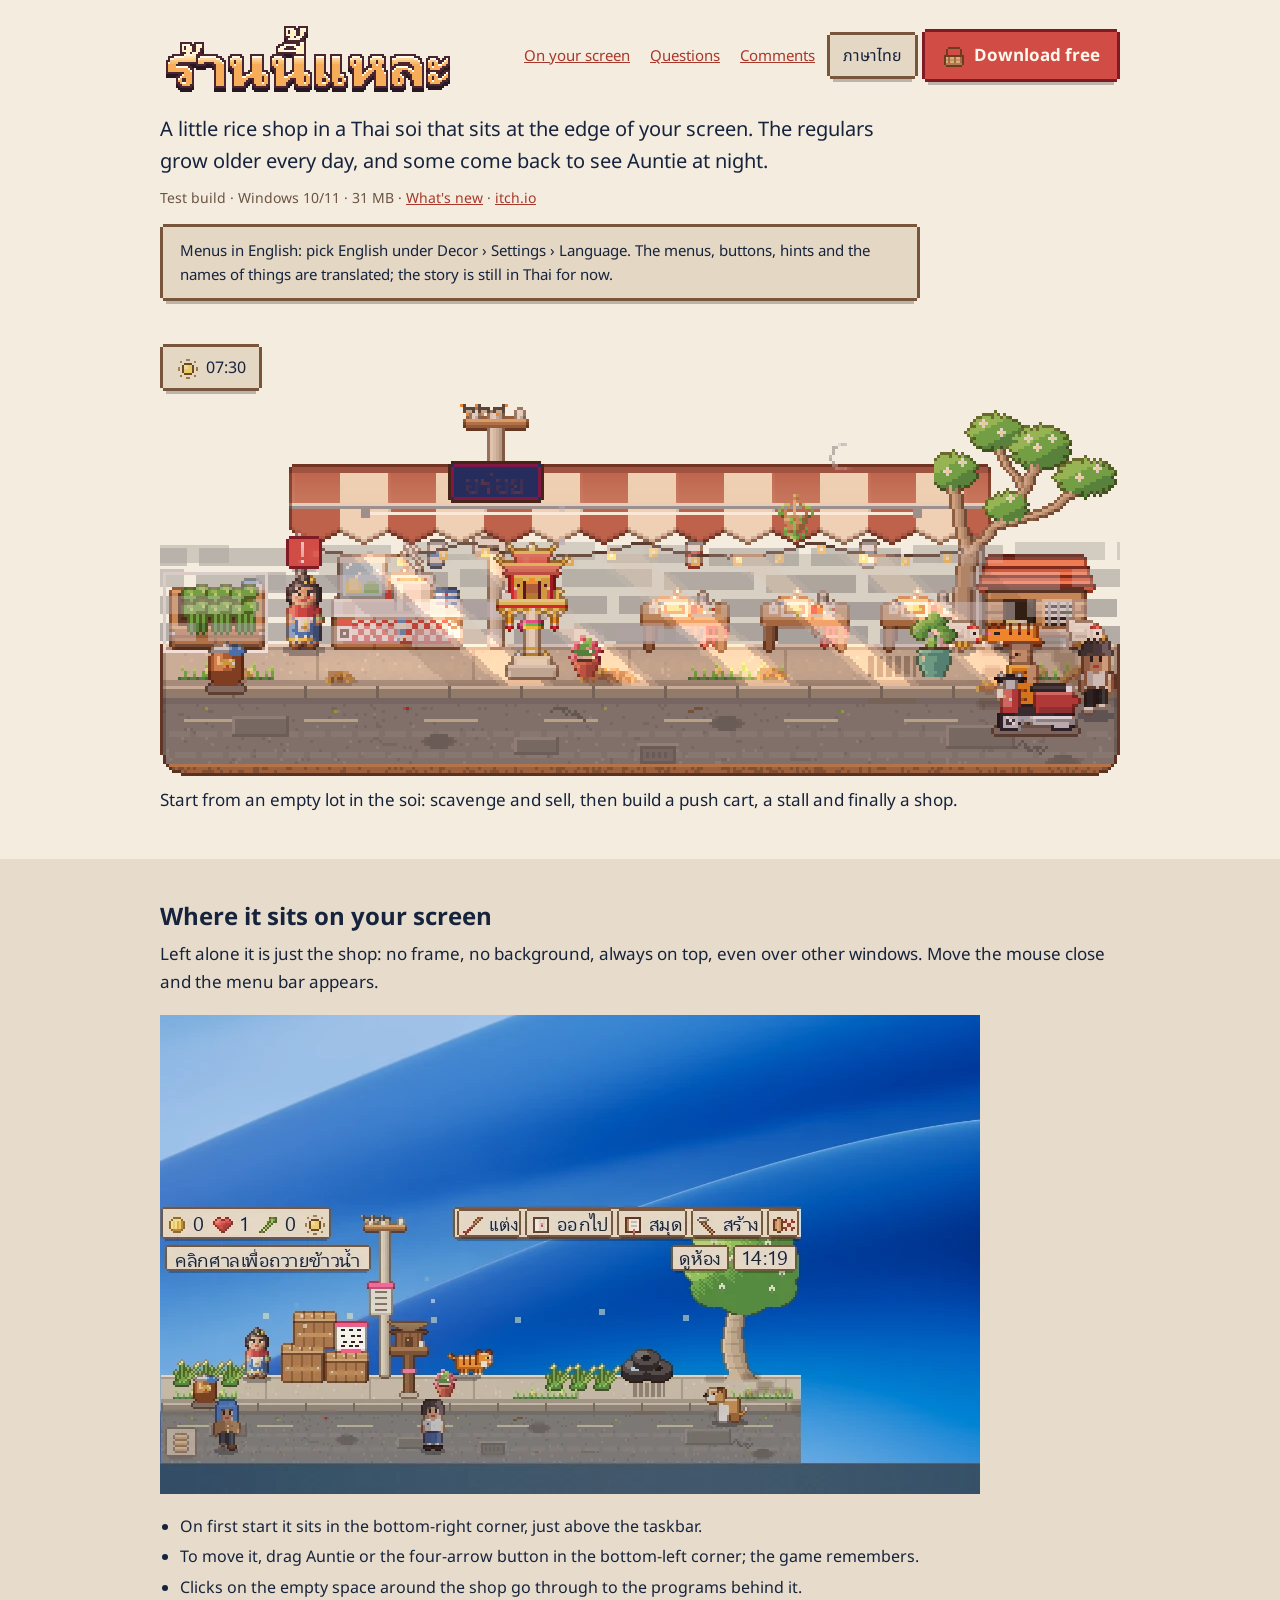
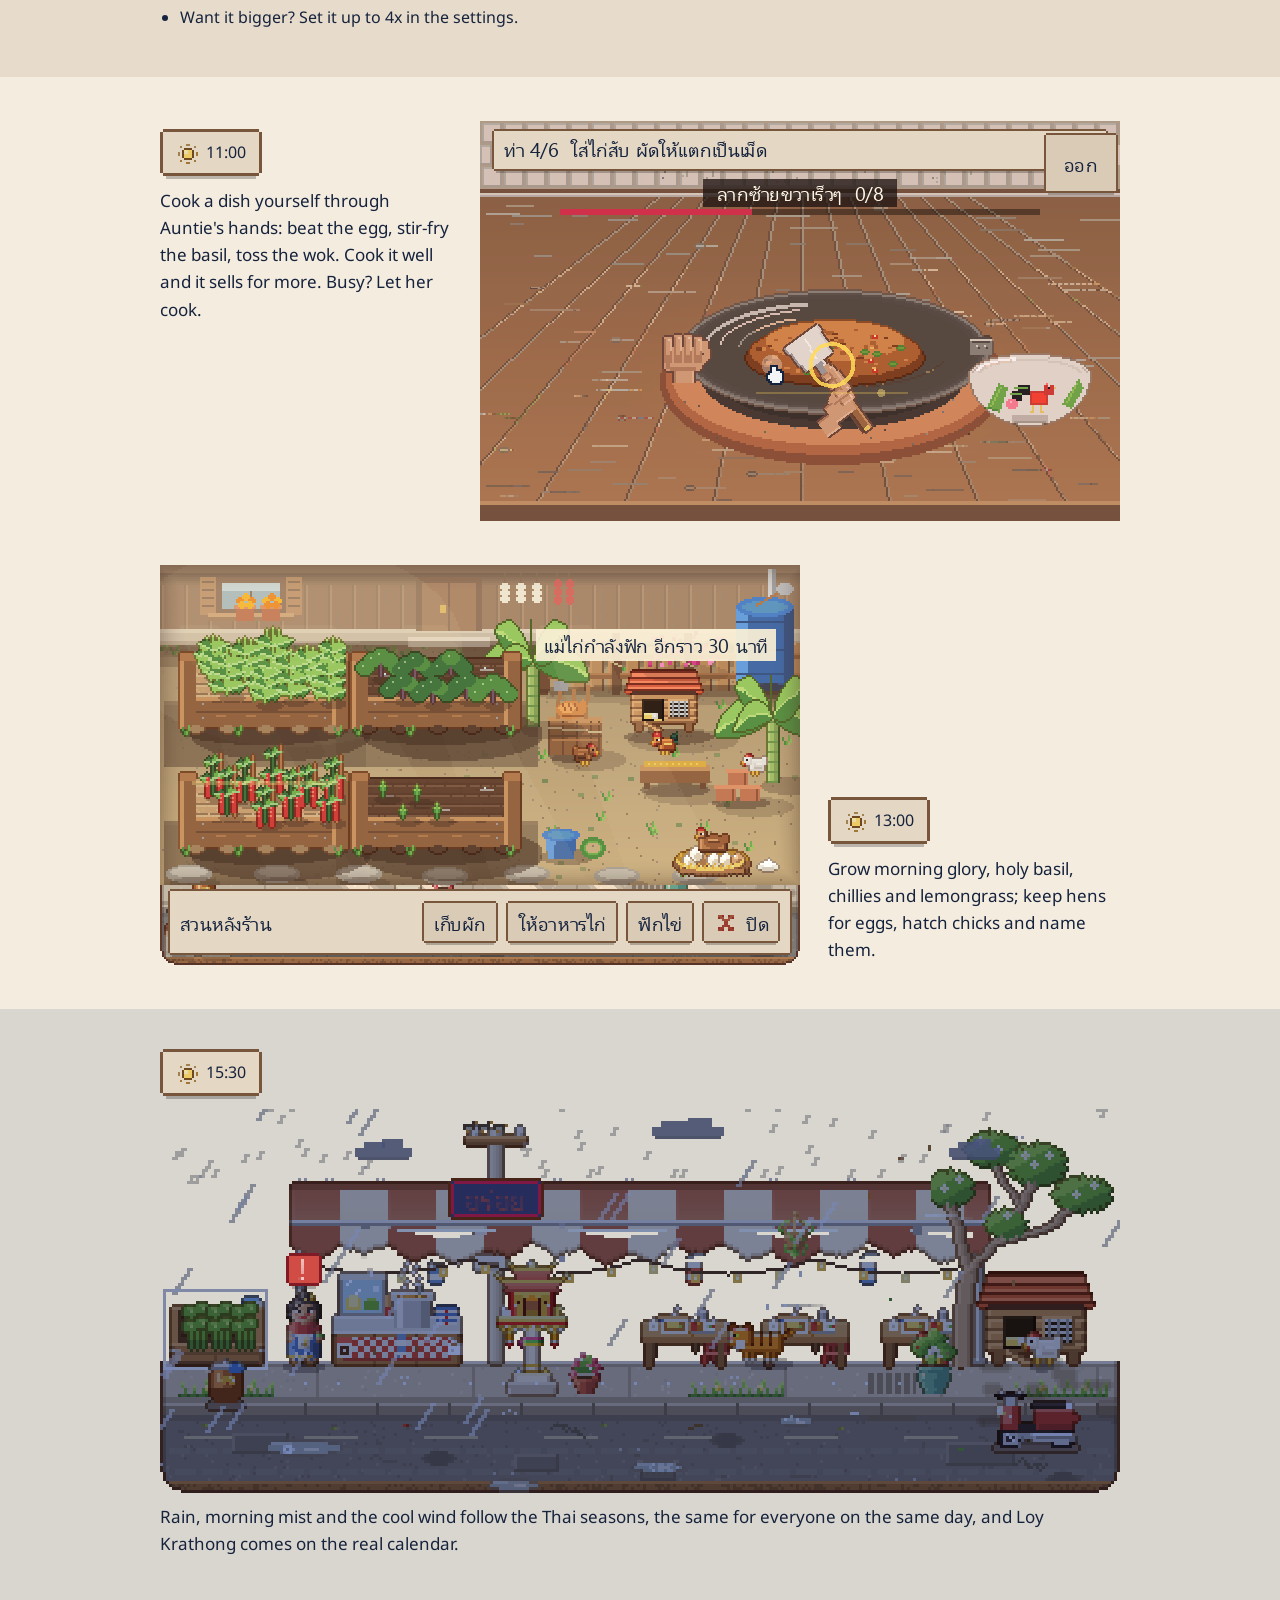
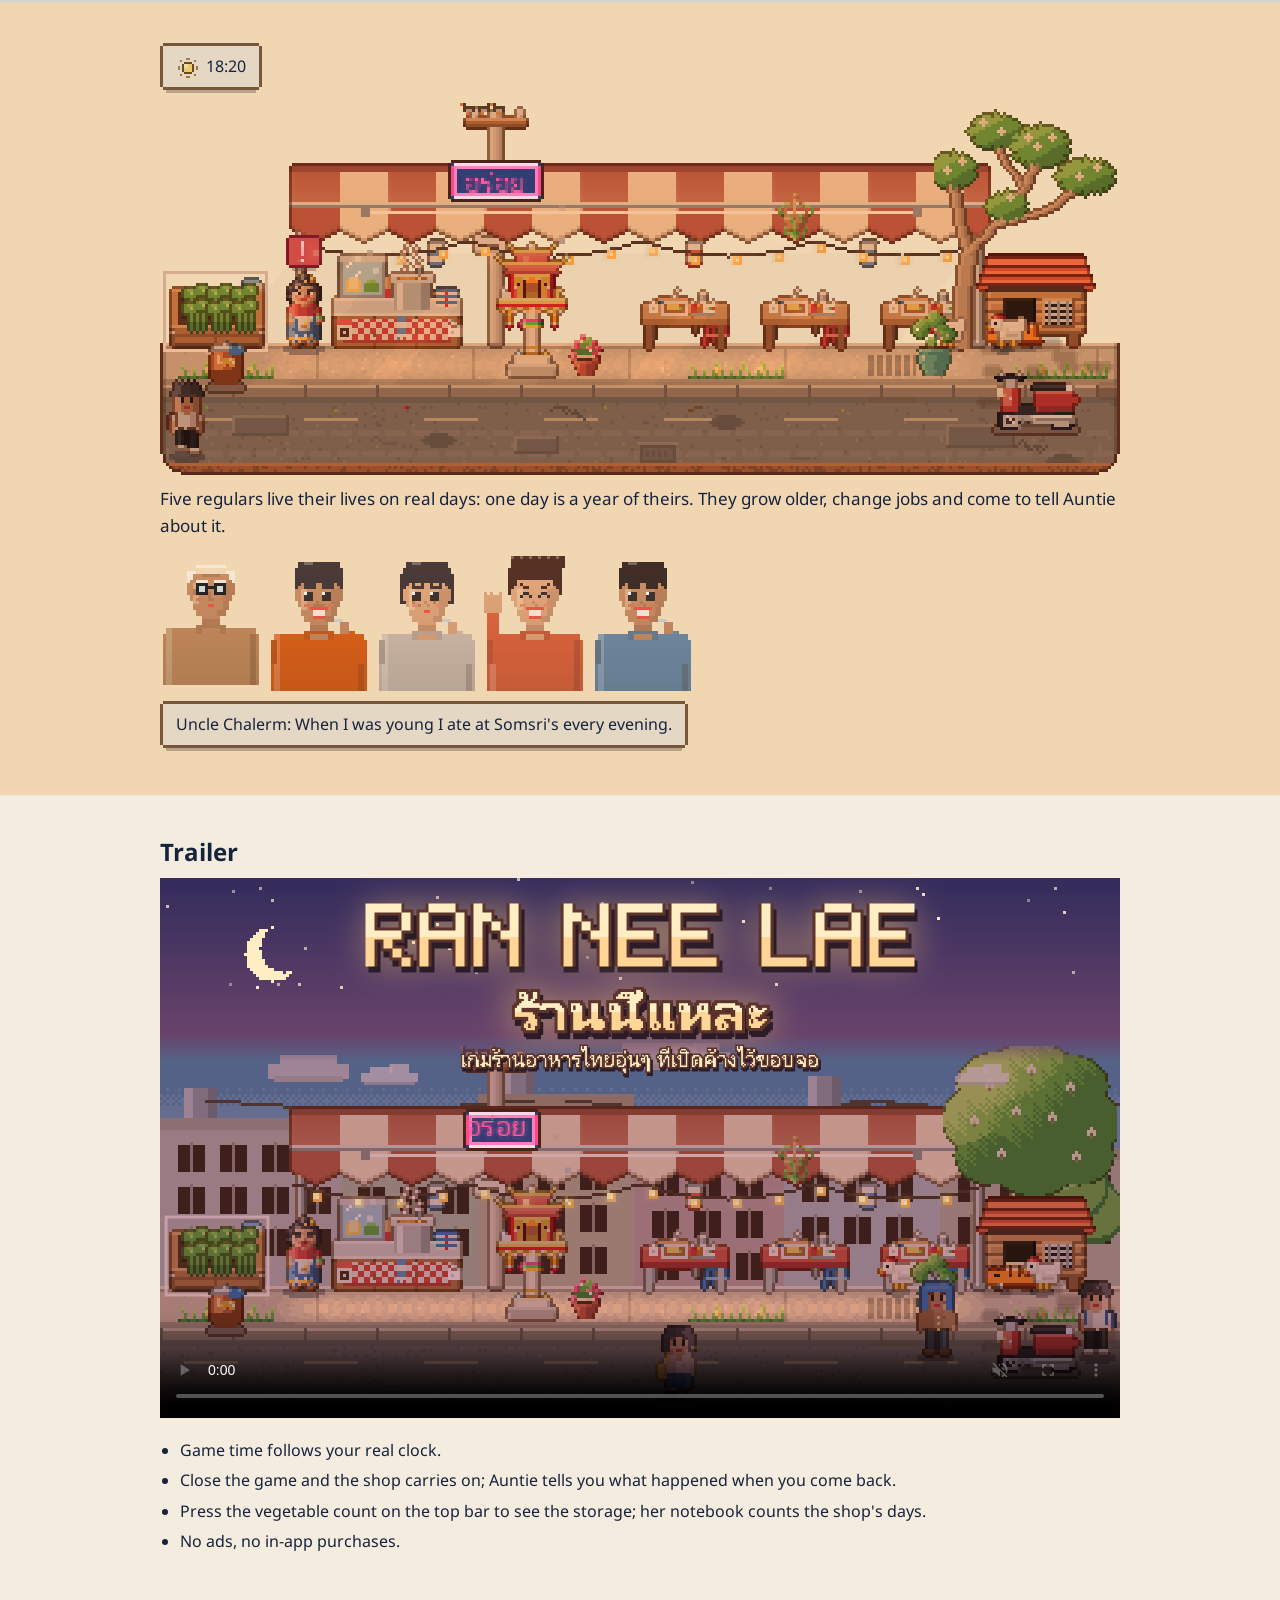
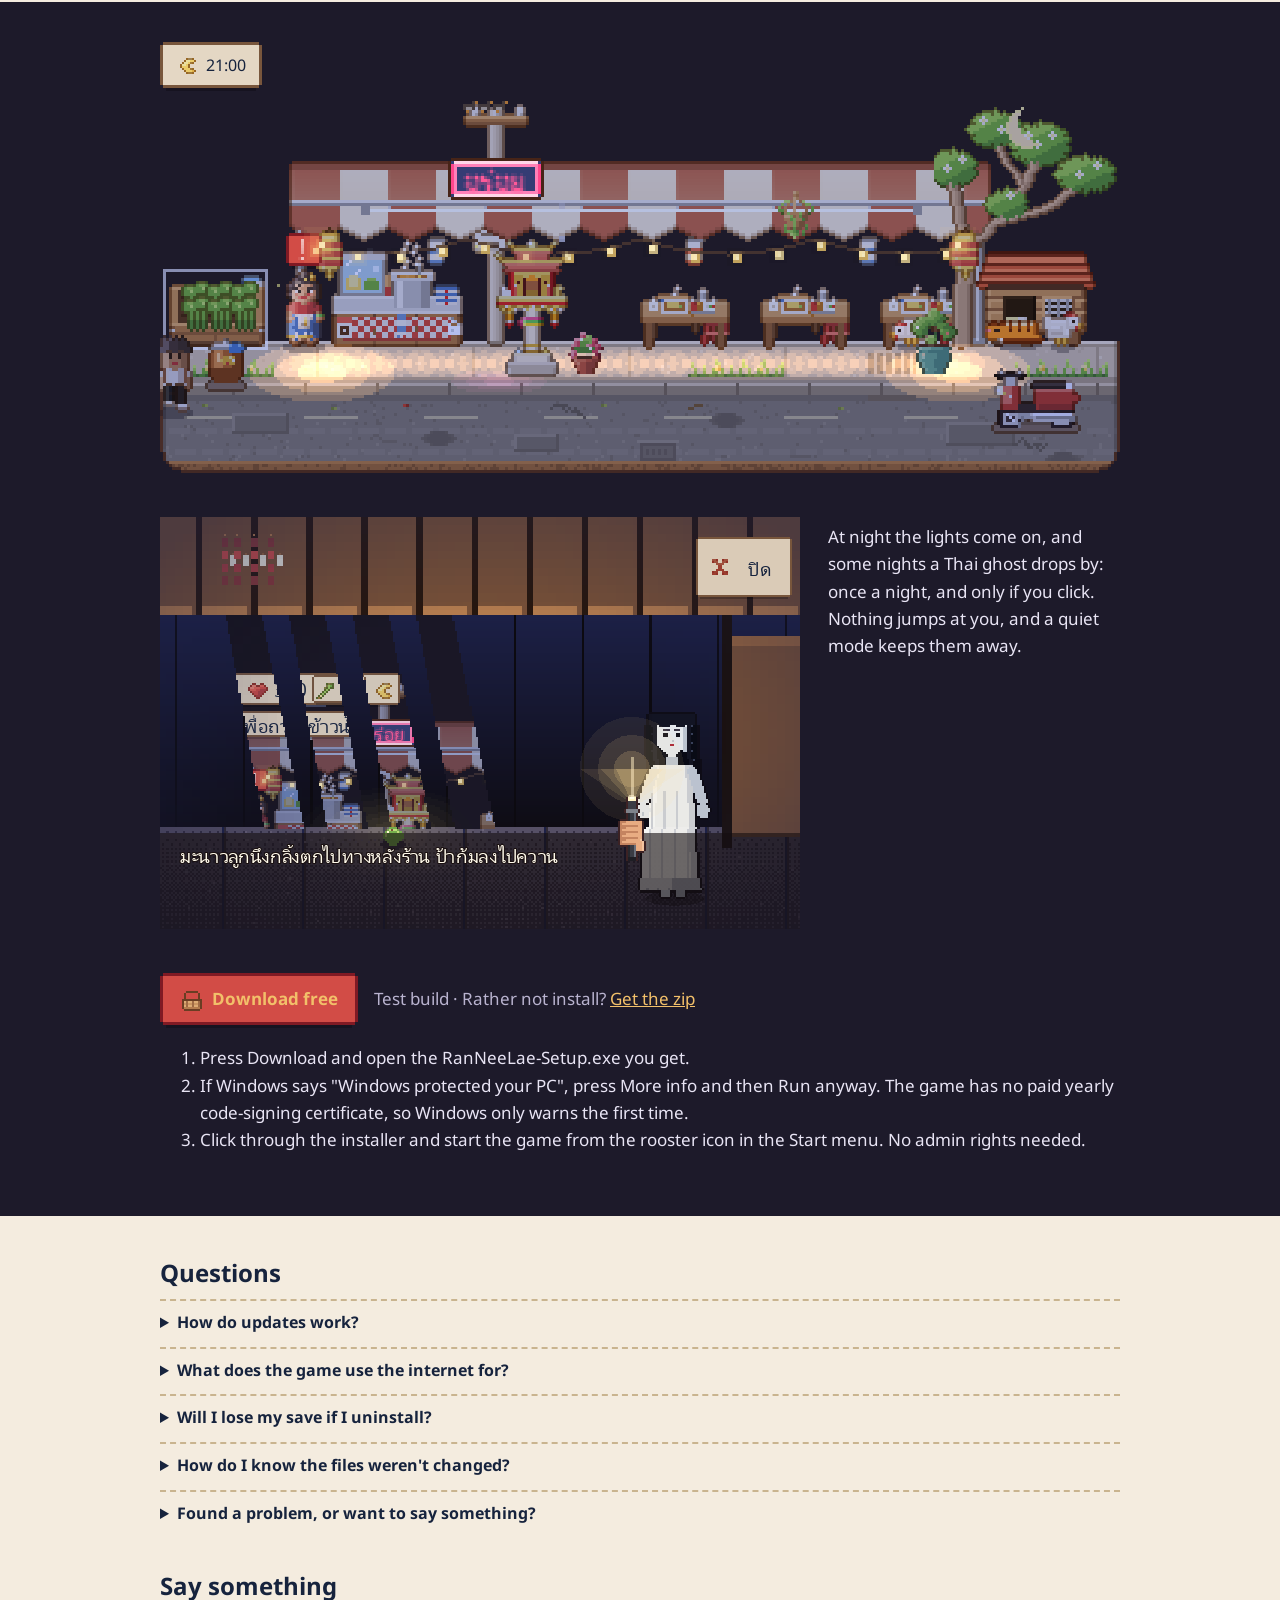
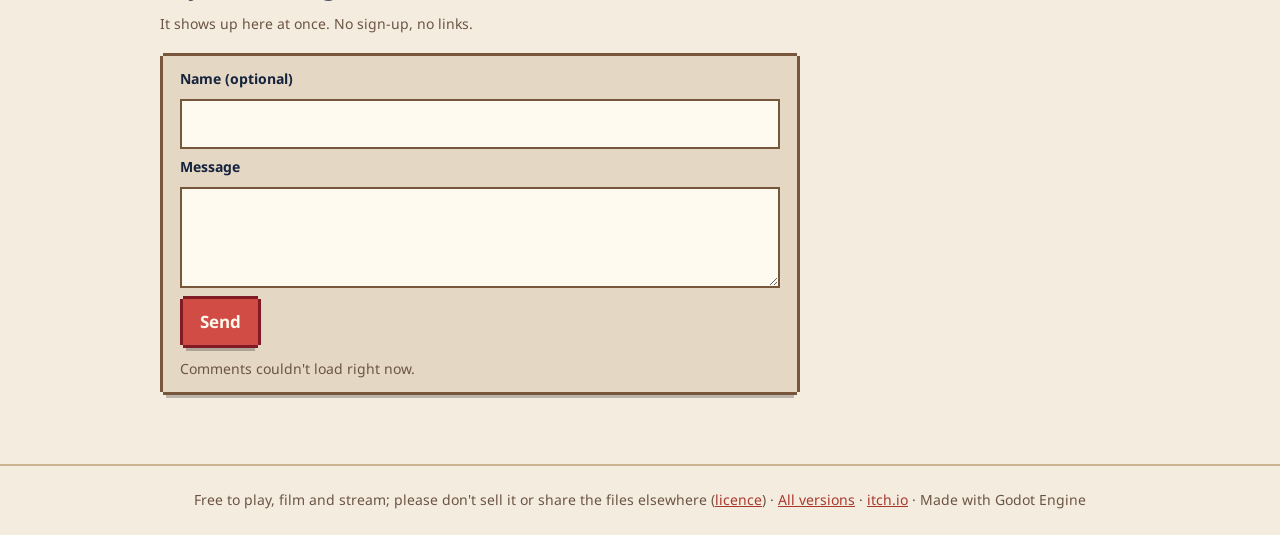
==== commit f2348791: "New site: one day down the page, a download page with a countdown, comments Co-Authored-By: Claude O" ====
--- a/en/index.html
+++ b/en/index.html
@@ -3,255 +3,152 @@
 <head>
 <meta charset="utf-8">
 <meta name="viewport" content="width=device-width, initial-scale=1, viewport-fit=cover">
+<title>Ran Nee Lae</title>
+<meta name="description" content="A little rice shop in a Thai soi that sits at the edge of your screen. A free pixel game for Windows.">
+<meta property="og:title" content="Ran Nee Lae">
+<meta property="og:description" content="A little rice shop in a Thai soi that sits at the edge of your screen. The regulars grow older every day, and some come back to see Auntie at night.">
+<meta property="og:image" content="https://intity01.github.io/ran-nee-lae-releases/cover.png">
 <link rel="icon" type="image/png" href="../icon.png">
-<meta property="og:title" content="Ran Nee Lae (ร้านนี้แหละ)">
-<meta property="og:description" content="A cozy pixel Thai restaurant that stays open at the edge of your screen all day. Free on Windows.">
-<meta property="og:image" content="https://intity01.github.io/ran-nee-lae-releases/cover.png">
-<title>Ran Nee Lae</title>
-<meta name="description" content="A cozy pixel Thai restaurant that stays open at the edge of your screen all day. Free on Windows.">
+<link rel="alternate" hreflang="th" href="../">
 <link rel="preconnect" href="https://fonts.googleapis.com">
 <link rel="preconnect" href="https://fonts.gstatic.com" crossorigin>
-<link rel="stylesheet" href="https://fonts.googleapis.com/css2?family=Mali:wght@600;700&family=IBM+Plex+Sans+Thai+Looped:wght@400;600&display=swap">
-<style>
-*,*::before,*::after{box-sizing:border-box}
-body{margin:0}
-img{max-width:100%}
-/* Layout: one warm column under the shop's striped awning; the cover is the shop window, the button is the till. */
-:root {
-	--ground: #f6ecda;      /* concrete in the sun */
-	--paper: #fffaf0;       /* enamel plate */
-	--ink: #3a2620;         /* outline ink, warm */
-	--ink-soft: #6e5446;
-	--awning: #de3434;      /* awning red */
-	--awning-deep: #b02430;
-	--stripe: #fffcf6;
-	--wood: #b6743e;
-	--line: #e3d2b8;
-	--gold: #eeb632;
-	--on-awning: #fffaf0;
-	--link: #b02430;
-	--display: "Mali", "Itim", "Leelawadee UI", sans-serif;
-	--body: "IBM Plex Sans Thai Looped", "Leelawadee UI", "Tahoma", sans-serif;
-}
-@media (prefers-color-scheme: dark) {
-	:root:not([data-theme="light"]) {
-		--ground: #2a2440; --paper: #352d50; --ink: #f6ead2; --ink-soft: #c9bcd6;
-		--awning: #f0605a; --awning-deep: #c8404a; --stripe: #f2e6d8; --wood: #e0a46a;
-		--line: #4a4068; --gold: #ffd75e; --on-awning: #2a1a1a; --link: #ffb4a8; color-scheme: dark;
-	}
-}
-:root[data-theme="dark"] {
-	--ground: #2a2440; --paper: #352d50; --ink: #f6ead2; --ink-soft: #c9bcd6;
-	--awning: #f0605a; --awning-deep: #c8404a; --stripe: #f2e6d8; --wood: #e0a46a;
-	--line: #4a4068; --gold: #ffd75e; --on-awning: #2a1a1a; --link: #ffb4a8; color-scheme: dark;
-}
-
-body { background: var(--ground); color: var(--ink); font: 400 1.0625rem/1.75 var(--body); }
-img.px { image-rendering: pixelated; display: block; width: 100%; height: auto; }
-a { color: var(--link); text-underline-offset: 3px; }
-a:focus-visible, .buy:focus-visible { outline: 3px solid var(--gold); outline-offset: 3px; }
-
-/* the awning: red and white stripes ending in scallops, like the shop's own */
-.awning { height: 46px; position: relative;
-	background: repeating-linear-gradient(90deg, var(--awning) 0 40px, var(--stripe) 40px 80px); }
-.awning::after { content: ""; position: absolute; left: 0; right: 0; top: 100%; height: 14px;
-	background: radial-gradient(circle at 20px 0, var(--awning) 13px, transparent 14px) 0 0 / 80px 14px repeat-x,
-		radial-gradient(circle at 20px 0, var(--stripe) 13px, transparent 14px) 40px 0 / 80px 14px repeat-x; }
-
-.wrap { max-width: 880px; margin: 0 auto; padding-left: max(16px, env(safe-area-inset-left, 0px));
-	padding-right: max(16px, env(safe-area-inset-right, 0px)); }
-
-.hero { padding-block: 40px 8px; display: grid; gap: 22px; }
-.window { border: 4px solid var(--wood); border-radius: 6px; overflow: hidden; background: var(--paper); }
-.hero h1 { font: 700 clamp(2.4rem, 7vw, 3.4rem)/1.25 var(--display); margin: 0; text-wrap: balance; }
-.hero .lede { margin: 0; max-width: 34em; color: var(--ink-soft); font-size: 1.125rem; }
-.till { display: flex; flex-wrap: wrap; align-items: center; gap: 14px 22px; }
-.buy { display: inline-grid; gap: 2px; text-decoration: none; background: var(--awning); color: var(--on-awning);
-	padding: 14px 28px 12px; border-radius: 10px; box-shadow: 0 5px 0 var(--awning-deep);
-	transition: transform .12s, box-shadow .12s; }
-:root .buy { color: var(--on-awning); }
-.buy:hover { transform: translateY(2px); box-shadow: 0 3px 0 var(--awning-deep); }
-.buy:active { transform: translateY(5px); box-shadow: 0 0 0 var(--awning-deep); }
-.buy b { font: 700 1.5rem/1.3 var(--display); }
-.buy small { font-size: .875rem; opacity: .92; }
-.alt { font-size: .95rem; color: var(--ink-soft); }
-.tag { display: inline-block; font-size: .8125rem; letter-spacing: .02em; padding: 2px 10px; border-radius: 99px;
-	border: 1px solid var(--line); color: var(--ink-soft); }
-
-section { padding-block: 44px 8px; }
-h2 { font: 700 1.6rem/1.4 var(--display); margin: 0 0 14px; text-wrap: balance; }
-.shots { display: grid; grid-template-columns: repeat(auto-fit, minmax(240px, 1fr)); gap: 18px; }
-.shots figure { margin: 0; display: grid; gap: 8px; align-content: start; min-width: 0; }
-.shots .window { border-width: 3px; }
-.shots figcaption { font-size: .95rem; color: var(--ink-soft); line-height: 1.6; }
-.wide { grid-column: 1 / -1; }
-.desk { grid-template-columns: repeat(auto-fit, minmax(280px, 1fr)); }
-.desk img { display: block; width: 100%; height: auto; }
-.trailer { display: block; width: 100%; height: auto; background: #1c1624; }
-.note { margin: 14px 0 0; max-width: 42em; color: var(--ink-soft); }
-ul.menu { list-style: none; padding: 0; margin: 18px 0 0; display: grid; gap: 6px; max-width: 40em; }
-ul.menu li { display: grid; grid-template-columns: 1.4em 1fr; }
-ul.menu li::before { content: "•"; color: var(--awning); font-weight: 700; }
-
-ol.steps { list-style: none; counter-reset: s; padding: 0; margin: 0; display: grid; gap: 14px; max-width: 42em; }
-ol.steps li { counter-increment: s; display: grid; grid-template-columns: 2.4rem 1fr; gap: 12px; align-items: start; }
-ol.steps li::before { content: counter(s); font: 700 1.1rem/2.2rem var(--display); text-align: center;
-	width: 2.2rem; height: 2.2rem; border-radius: 50%; background: var(--paper); border: 2px solid var(--wood); }
-ol.steps p { margin: 0; }
-kbd { font: 600 .9em var(--body); background: var(--paper); border: 1px solid var(--line); border-bottom-width: 3px;
-	border-radius: 5px; padding: 0 6px; white-space: nowrap; }
-
-dl.faq { margin: 0; display: grid; gap: 16px; max-width: 42em; }
-dl.faq dt { font-weight: 600; }
-dl.faq dd { margin: 2px 0 0; color: var(--ink-soft); }
-code { font-size: .85em; word-break: break-all; }
-
-footer { margin-top: 56px; border-top: 1px dashed var(--line); padding-block: 20px 36px; font-size: .9rem;
-	color: var(--ink-soft); display: flex; flex-wrap: wrap; gap: 6px 18px; }
-@media (prefers-reduced-motion: reduce) { .buy { transition: none; } }
-.lang { margin: 18px 0 -22px; text-align: right; font-size: .95rem; }
-.langnote { margin: 0; max-width: 40em; padding: 10px 14px; border-radius: 8px; background: var(--paper);
-	border: 1px dashed var(--wood); font-size: .975rem; }
-</style>
-<link rel="alternate" hreflang="th" href="https://intity01.github.io/ran-nee-lae-releases/">
-<link rel="alternate" hreflang="en" href="https://intity01.github.io/ran-nee-lae-releases/en/">
-<script>
-/* Remember a language picked by hand; a first visit from a non-Thai browser goes to the English page. */
-document.addEventListener("click", function (e) {
-	var a = e.target.closest && e.target.closest(".lang a");
-	if (a) { try { localStorage.setItem("lang", a.getAttribute("hreflang")); } catch (_) {} }
-});
-</script>
+<link rel="stylesheet" href="https://fonts.googleapis.com/css2?family=Noto+Sans+Thai:wght@400;700&amp;display=swap">
+<link rel="stylesheet" href="../site.css">
+<script src="../site.js" defer></script>
 </head>
 <body>
+<a class="skip" href="#main">Skip to content</a>
+<header class="wrap top">
+	<img src="../img/logo.png" width="296" height="74" alt="Ran Nee Lae (ร้านนี้แหละ)">
+	<nav aria-label="Page sections">
+		<a href="#screen">On your screen</a>
+		<a href="#faq">Questions</a>
+		<a href="#talk">Comments</a>
+		<a class="chip" href="../" hreflang="th" lang="th">ภาษาไทย</a>
+		<a class="btn" href="download.html"><span class="ic basket"></span>Download free</a>
+	</nav>
+</header>
 
-<div class="awning" aria-hidden="true"></div>
+<main id="main">
+<section class="wrap">
+	<p class="hook">A little rice shop in a Thai soi that sits at the edge of your screen. The regulars grow older every day, and some come back to see Auntie at night.</p>
+	<p class="meta"><span data-version>Test build</span> · Windows 10/11 · 31 MB · <a href="https://github.com/intity01/ran-nee-lae-releases/releases/latest">What's new</a> · <a href="https://im-shines.itch.io/ran-nee-lae">itch.io</a></p>
+	<p class="box note-en">Menus in English: pick English under Decor › Settings › Language. The menus, buttons, hints and the names of things are translated; the story is still in Thai for now.</p>
+</section>
 
-<main class="wrap">
-	<p class="lang"><a href="../" hreflang="th" lang="th">ภาษาไทย</a></p>
-	<header class="hero">
-		<div class="window"><img class="px" src="../cover.png" width="1280" height="720"
-			alt="Auntie's rice shop in a Bangkok soi at dusk: a red and white awning, a spirit house, tables and a hen"></div>
-		<h1>Ran Nee Lae <span lang="th">ร้านนี้แหละ</span></h1>
-		<p class="lede">A cozy pixel Thai restaurant that sits at the edge of your screen all day. Help Auntie turn an empty
-			lot in a small soi into the rice shop the whole street loves.</p>
-		<p class="langnote"><b>Menus in English:</b> pick English under Decor &gt; Settings &gt; Language. The menus, buttons,
-			hints and the names of things are translated; the story is still in Thai for now.</p>
-		<div class="till">
-			<a class="buy" id="download" href="https://github.com/intity01/ran-nee-lae-releases/releases/latest/download/RanNeeLae-Setup.exe">
-				<b>Download</b>
-				<small>Installer · Windows 10/11 · 30 MB · Free</small>
-			</a>
-			<div class="alt">
-				<span class="tag" id="version">Version 0.1.4 · test build</span> <a href="https://github.com/intity01/ran-nee-lae-releases/releases/latest">What's new</a><br>
-				Rather not install? <a href="https://github.com/intity01/ran-nee-lae-releases/releases/latest/download/RanNeeLae.zip">Get the zip</a> (40 MB)<br>
-				Also on <a href="https://im-shines.itch.io/ran-nee-lae">itch.io</a>
-			</div>
+<section class="day" aria-label="Morning">
+	<div class="wrap"><span class="chip clock"><span class="ic sun"></span>07:30</span></div>
+	<div class="strip"><img src="../img/strip-morning.png" width="960" height="372" alt="Auntie's shop on a cool-season morning, sunlight slanting in"></div>
+	<p class="wrap caption">Start from an empty lot in the soi: scavenge and sell, then build a push cart, a stall and finally a shop.</p>
+</section>
+
+<section id="screen" class="screen">
+	<div class="wrap">
+		<h2>Where it sits on your screen</h2>
+		<p>Left alone it is just the shop: no frame, no background, always on top, even over other windows. Move the mouse close and the menu bar appears.</p>
+		<div class="panel" style="margin-top:18px"><img class="photo" src="../img/desktop.png" width="820" height="479" alt="The shop at the bottom of a desktop beside other windows"></div>
+		<ul class="points">
+			<li>On first start it sits in the bottom-right corner, just above the taskbar.</li>
+			<li>To move it, drag Auntie or the four-arrow button in the bottom-left corner; the game remembers.</li>
+			<li>Clicks on the empty space around the shop go through to the programs behind it.</li>
+			<li>Want it bigger? Set it up to 4x in the settings.</li>
+		</ul>
+	</div>
+</section>
+
+<section class="wrap pair" aria-label="Cooking">
+	<div class="words"><span class="chip clock"><span class="ic sun"></span>11:00</span>
+		<p>Cook a dish yourself through Auntie's hands: beat the egg, stir-fry the basil, toss the wok. Cook it well and it sells for more. Busy? Let her cook.</p></div>
+	<div class="panel"><img src="../img/panel-cook.png" width="640" height="400" alt="Auntie's hands stir-frying basil chicken in a wok"></div>
+</section>
+
+<section class="wrap pair flip" aria-label="The back garden" style="padding-top:0">
+	<div class="panel"><img src="../img/panel-garden.png" width="640" height="400" alt="The back garden: vegetable beds and the hen house"></div>
+	<div class="words"><span class="chip clock"><span class="ic sun"></span>13:00</span>
+		<p>Grow morning glory, holy basil, chillies and lemongrass; keep hens for eggs, hatch chicks and name them.</p></div>
+</section>
+
+<section class="day rainy" aria-label="Rain">
+	<div class="wrap"><span class="chip clock"><span class="ic sun"></span>15:30</span></div>
+	<div class="strip"><img src="../img/strip-rain.png" width="960" height="384" alt="Heavy rain in front of the shop"></div>
+	<p class="wrap caption">Rain, morning mist and the cool wind follow the Thai seasons, the same for everyone on the same day, and Loy Krathong comes on the real calendar.</p>
+</section>
+
+<section class="day dusky" aria-label="The regulars">
+	<div class="wrap"><span class="chip clock"><span class="ic sun"></span>18:20</span></div>
+	<div class="strip"><img src="../img/strip-dusk.png" width="960" height="372" alt="The shop at dusk as the lights come on"></div>
+	<div class="wrap">
+		<p class="caption">Five regulars live their lives on real days: one day is a year of theirs. They grow older, change jobs and come to tell Auntie about it.</p>
+		<div class="cast">
+			<button type="button" aria-pressed="true" data-name="Uncle Chalerm" data-line="When I was young I ate at Somsri's every evening."><img src="../img/folk-chalerm-b.png" alt="Uncle Chalerm"></button>
+			<button type="button" aria-pressed="false" data-name="Kong" data-line="Morning glory, fire-fried, two plates of rice!"><img src="../img/folk-kong-a.png" alt="Kong"></button>
+			<button type="button" aria-pressed="false" data-name="May" data-line="I still can't decide whether to keep studying."><img src="../img/folk-may-a.png" alt="May"></button>
+			<button type="button" aria-pressed="false" data-name="Jae Lin" data-line="Heard? The next soi is selling up."><img src="../img/folk-lin-a.png" alt="Jae Lin"></button>
+			<button type="button" aria-pressed="false" data-name="Tonkla" data-line="Auntie, can I crack the egg myself?"><img src="../img/folk-tonkla-a.png" alt="Tonkla"></button>
 		</div>
-	</header>
+		<p id="said" class="chip said" aria-live="polite">Uncle Chalerm: When I was young I ate at Somsri's every evening.</p>
+	</div>
+</section>
 
-	<section aria-labelledby="watch">
-		<h2 id="watch">Trailer</h2>
-		<div class="window"><video class="trailer" src="../media/trailer.mp4" poster="../cover.png" width="1280" height="800"
-			controls muted playsinline preload="metadata">A 32-second trailer</video></div>
-	</section>
+<section class="wrap" style="padding:44px 20px" aria-labelledby="watch">
+	<h2 id="watch">Trailer</h2>
+	<video src="../media/trailer.mp4" poster="../cover.png" controls muted playsinline preload="metadata">A 32-second trailer</video>
+	<ul class="points">
+		<li>Game time follows your real clock.</li>
+		<li>Close the game and the shop carries on; Auntie tells you what happened when you come back.</li>
+		<li>Press the vegetable count on the top bar to see the storage; her notebook counts the shop's days.</li>
+		<li>No ads, no in-app purchases.</li>
+	</ul>
+</section>
 
-	<section aria-labelledby="where">
-		<h2 id="where">Where it sits on your screen</h2>
-		<div class="shots desk">
-			<figure>
-				<div class="window"><img src="../shots/desktop-quiet.png" width="820" height="479"
-					alt="Auntie's shop in the bottom corner of a Windows desktop, above the taskbar, with no window frame"></div>
-				<figcaption>Left alone it is just the shop: no frame, no background, always on top, even over other windows.</figcaption>
-			</figure>
-			<figure>
-				<div class="window"><img src="../shots/desktop-ui.png" width="820" height="479"
-					alt="The same shop with the mouse nearby: a bar with money, hearts, vegetables and buttons appears"></div>
-				<figcaption>Move the mouse close and the menu bar appears.</figcaption>
-			</figure>
+<section class="day night" aria-label="Night">
+	<div class="wrap"><span class="chip clock"><span class="ic moon"></span>21:00</span></div>
+	<div class="strip"><img src="../img/strip-night.png" width="960" height="372" alt="The shop at night with the lanterns lit"></div>
+	<div class="wrap pair" style="padding-bottom:0">
+		<div class="panel"><img src="../img/panel-ghost.png" width="640" height="412" alt="Mae Nak holding a lantern behind the shop"></div>
+		<p class="words">At night the lights come on, and some nights a Thai ghost drops by: once a night, and only if you click. Nothing jumps at you, and a quiet mode keeps them away.</p>
+	</div>
+	<div class="wrap install">
+		<div class="row">
+			<a class="btn" href="download.html"><span class="ic basket"></span>Download free</a>
+			<span class="soft"><span data-version>Test build</span> · Rather not install? <a href="https://github.com/intity01/ran-nee-lae-releases/releases/latest/download/RanNeeLae.zip">Get the zip</a></span>
 		</div>
-		<p class="note">On first start the shop sits in the bottom-right corner, just above the taskbar. To move it, drag Auntie
-			or the four-arrow button in the bottom-left corner; the game remembers. Clicks on the empty space around the shop go
-			through to the programs behind it. Want it bigger? Set it up to 4x in the settings.</p>
-	</section>
+		<ol>
+			<li>Press Download and open the RanNeeLae-Setup.exe you get.</li>
+			<li>If Windows says "Windows protected your PC", press More info and then Run anyway. The game has no paid yearly code-signing certificate, so Windows only warns the first time.</li>
+			<li>Click through the installer and start the game from the rooster icon in the Start menu. No admin rights needed.</li>
+		</ol>
+	</div>
+</section>
 
-	<section aria-labelledby="inside">
-		<h2 id="inside">What's in the shop</h2>
-		<div class="shots">
-			<figure class="wide">
-				<div class="window"><img class="px" src="../shots/day.png" width="640" height="256"
-					alt="The shop by day: a vegetable bed, Auntie at the stove, customers' tables and a hen coop"></div>
-				<figcaption>A long strip at the edge of your screen. Keep working; customers walk in and Auntie cooks by herself.</figcaption>
-			</figure>
-			<figure>
-				<div class="window"><img class="px" src="../shots/cook.png" width="640" height="400"
-					alt="Auntie's hands over the wok, seen through her eyes"></div>
-				<figcaption>Cook a dish yourself through Auntie's hands: cook it well and it sells for more. Busy? Let her cook.</figcaption>
-			</figure>
-			<figure>
-				<div class="window"><img class="px" src="../shots/night.png" width="640" height="256"
-					alt="The shop at night with lanterns lit and the neon sign glowing"></div>
-				<figcaption>Game time follows your real clock. At night the lights come on, and some nights a Thai ghost drops by.</figcaption>
-			</figure>
-		</div>
-		<ul class="menu">
-			<li>Start from an empty lot, scavenge and sell, then build a push cart, a stall and finally a shop.</li>
-			<li>Grow morning glory, holy basil, chillies and lemongrass; keep hens for eggs.</li>
-			<li>Five regulars live their lives on real days: they grow older, change jobs and come to tell Auntie about it.</li>
-			<li>Rain, morning mist and the cool wind follow the Thai seasons, and Loy Krathong comes on the real calendar.</li>
-			<li>Press the vegetable count on the top bar to see everything in storage; Auntie's notebook counts the shop's days.</li>
-		</ul>
-	</section>
+<section id="faq" class="wrap" style="padding-top:44px">
+	<h2>Questions</h2>
+	<details><summary>How do updates work?</summary><p>No need to download the whole game again. The game checks when it starts; if there is a new version a "โหลดอัปเดต" (download update) button appears under the top bar. Updates are small and signed, and the game checks the signature every time. Press it, then restart the game. You can turn the check off in the settings. The installer on this page is always the newest version.</p></details>
+	<details><summary>What does the game use the internet for?</summary><p>Only to check for updates when it starts. Your save stays on your computer and nothing else is sent.</p></details>
+	<details><summary>Will I lose my save if I uninstall?</summary><p>Uninstall from Settings › Apps › ร้านนี้แหละ. The uninstaller asks whether to delete the save; keep it and a reinstall carries on where you left off.</p></details>
+	<details><summary>How do I know the files weren't changed?</summary><p>Compare the SHA-256 of your file with SHA256SUMS.txt on the <a href="https://github.com/intity01/ran-nee-lae-releases/releases">releases page</a>.</p></details>
+	<details><summary>Found a problem, or want to say something?</summary><p>Write it in the comments below, or open an <a href="https://github.com/intity01/ran-nee-lae-releases/issues">issue on GitHub</a>, in English or Thai. The game is still a test build, so every note helps a lot.</p></details>
+</section>
 
-	<section aria-labelledby="install">
-		<h2 id="install">How to install</h2>
-		<ol class="steps">
-			<li><p>Press <b>Download</b> above and open the <code>RanNeeLae-Setup.exe</code> you get.</p></li>
-			<li><p>If Windows says "Windows protected your PC", press <kbd>More info</kbd> and then <kbd>Run anyway</kbd>.
-				The game has no paid yearly code-signing certificate, so Windows only warns the first time.</p></li>
-			<li><p>Click through the installer and start the game from the rooster icon in the Start menu. No admin rights needed.</p></li>
-		</ol>
-	</section>
+<section id="talk" class="wrap talk" style="padding-top:36px;padding-bottom:48px">
+	<h2>Say something</h2>
+	<p class="meta">It shows up here at once. No sign-up, no links.</p>
+	<form id="comment-form" class="box">
+		<label for="c-name">Name (optional)</label>
+		<input id="c-name" name="name" maxlength="30" autocomplete="nickname">
+		<label for="c-body">Message</label>
+		<textarea id="c-body" name="body" rows="3" maxlength="500" required></textarea>
+		<button type="submit" class="btn" style="align-self:flex-start">Send</button>
+		<p id="comment-status" class="status" aria-live="polite"></p>
+	</form>
+	<ol id="comments" aria-label="Comments"><li>Loading…</li></ol>
+</section>
+</main>
 
-	<section aria-labelledby="faq">
-		<h2 id="faq">Questions</h2>
-		<dl class="faq">
-			<div><dt>How do updates work?</dt>
-				<dd>No need to download the whole game again. The game checks when it starts; if there is a new version a
-					"โหลดอัปเดต" (download update) button appears under the top bar. Updates are small and signed, and the game
-					checks the signature every time. Press it, then restart the game. You can turn the check off in the settings. The
-					installer on this page is always the newest version.</dd></div>
-			<div><dt>What does the game use the internet for?</dt>
-				<dd>Only to check for updates when it starts. Your save stays on your computer and nothing else is sent.</dd></div>
-			<div><dt>Will I lose my save if I uninstall?</dt>
-				<dd>Uninstall from Settings &gt; Apps &gt; ร้านนี้แหละ. The uninstaller asks whether to delete the save; keep it
-					and a reinstall carries on where you left off.</dd></div>
-			<div><dt>How do I know the files weren't changed?</dt>
-				<dd>Compare the SHA-256 of your file with <a href="https://github.com/intity01/ran-nee-lae-releases/releases/latest/download/SHA256SUMS.txt">SHA256SUMS.txt</a> on the releases page.</dd></div>
-			<div><dt>Found a problem, or want to say something?</dt>
-				<dd>Open an issue on the <a href="https://github.com/intity01/ran-nee-lae-releases/issues">Issues page</a>,
-					in English or Thai. The game is still a test build, so every note helps a lot.</dd></div>
-		</dl>
-	</section>
-
-	<footer>
-		<span>Free to play, film and stream; please don't sell it or share the files elsewhere (<a href="https://github.com/intity01/ran-nee-lae-releases/blob/main/LICENSE.txt">licence</a>)</span>
-		<span><a href="https://github.com/intity01/ran-nee-lae-releases/releases">All versions</a></span>
-		<span><a href="https://im-shines.itch.io/ran-nee-lae">Ran Nee Lae on itch.io</a></span>
-		<span>Made with <a href="https://godotengine.org">Godot Engine</a></span>
-	</footer>
-</main>
-<script>
-// The version line follows the newest release by itself (the download buttons already do: releases/latest/download/).
-// The text written in the page stays if GitHub does not answer.
-fetch("https://api.github.com/repos/intity01/ran-nee-lae-releases/releases/latest")
-	.then(r => r.ok ? r.json() : Promise.reject(r.status))
-	.then(release => {
-		const version = release.tag_name.replace(/^v/, "");
-		const date = new Date(release.published_at).toLocaleDateString("en-GB", {day: "numeric", month: "short", year: "numeric"});
-		document.getElementById("version").textContent = "Version " + version + " · test build · " + date;
-	})
-	.catch(() => {});
-</script>
+<footer>
+	Free to play, film and stream; please don't sell it or share the files elsewhere (<a href="../LICENSE.txt">licence</a>) ·
+	<a href="https://github.com/intity01/ran-nee-lae-releases/releases">All versions</a> ·
+	<a href="https://im-shines.itch.io/ran-nee-lae">itch.io</a> · Made with Godot Engine
+</footer>
 </body>
 </html>
--- a/site.css
+++ b/site.css
@@ -0,0 +1,89 @@
+/* ร้านนี้แหละ download site. Built from the game's own pieces: the chip, panel and red button nine-patches
+   (shop-overlay/assets/ui, 4 px corners drawn at 3x), the icon strip, and real frames of the game. Pixel pictures are
+   only ever shown at whole multiples (strips 320 px wide at 3x, panels captured at 2x shown 1:1) and scroll
+   sideways on a narrow screen instead of shrinking. The day runs down the page: morning, noon, rain, dusk, night. */
+*,*::before,*::after{box-sizing:border-box}
+:root{
+	--ground:#f4ecdf; --ink:#16233d; --ink-soft:#6b5444; --rule:#c9b48f;
+	--rain:#d9d6cf; --dusk:#f1d6b2; --night:#1d1a2a; --night-ink:#e8e4f4; --night-soft:#b9b3cf;
+	--link:#a8382b; --night-link:#f2c06a; --chip-edge:#e7dccb;
+	--font:"Leelawadee UI","Noto Sans Thai",Tahoma,sans-serif;
+}
+body{margin:0;background:var(--ground);color:var(--ink);font-family:var(--font);font-size:17px;line-height:1.6}
+img{image-rendering:pixelated}
+img.photo{image-rendering:auto;max-width:100%;height:auto}
+.panel:has(img.photo){overflow:visible}
+a{color:var(--link)}
+h2{margin:0 0 8px;font-size:24px;line-height:1.3}
+p{margin:0}
+.wrap{max-width:1000px;margin:0 auto;padding:0 20px}
+.skip{position:absolute;left:-999px}
+.skip:focus{left:12px;top:12px;background:#fff;padding:8px;z-index:9}
+
+/* the game's nine-patch pieces */
+.chip,.btn,.box{border:12px solid transparent;border-image-slice:4 fill;border-image-width:12px;border-image-repeat:stretch;image-rendering:pixelated}
+.chip{border-image-source:url(img/chip.png);display:inline-flex;align-items:center;gap:6px;padding:0 4px;color:var(--ink);text-decoration:none;font:inherit;font-size:16px;background:none;min-height:44px}
+.btn{border-image-source:url(img/button-primary.png);display:inline-flex;align-items:center;gap:8px;padding:2px 8px;color:#fff8ec;text-decoration:none;font:inherit;font-weight:700;background:none;min-height:44px;cursor:pointer}
+.box{border-image-source:url(img/panel.png);padding:4px 8px}
+.ic{display:inline-block;width:24px;height:24px;flex:none;background:url(img/icons.png) 0 0/504px 24px no-repeat;image-rendering:pixelated}
+.ic.sun{background-position:-72px 0} .ic.moon{background-position:-96px 0} .ic.basket{background-position:-480px 0}
+.clock{cursor:default;margin-bottom:10px}
+
+/* top */
+.top{display:flex;flex-wrap:wrap;justify-content:space-between;align-items:center;gap:12px;padding-top:20px;padding-bottom:8px}
+.top nav{display:flex;flex-wrap:wrap;align-items:center;gap:4px}
+.top nav a:not(.btn):not(.chip){padding:12px 8px;font-size:15px}
+.hook{font-size:20px;max-width:760px;margin-top:12px}
+.meta{font-size:14px;color:var(--ink-soft);margin-top:10px}
+.note-en{margin-top:14px;font-size:15px;max-width:760px}
+
+/* pictures */
+.strip{overflow-x:auto;display:flex;justify-content:safe center}
+.strip img,.panel img{flex:none;display:block}
+.panel{overflow-x:auto;flex:0 1 640px}
+.day{padding:40px 0 44px}
+.day .caption{margin-top:12px}
+.pair{display:flex;flex-wrap:wrap;gap:28px;align-items:flex-start;padding-top:44px;padding-bottom:44px}
+.pair.flip{flex-wrap:wrap-reverse}
+.pair .words{flex:1 1 260px;padding-top:8px}
+.rainy{background:var(--rain)} .dusky{background:var(--dusk)} .screen{background:var(--chip-edge);padding:44px 0}
+.night{background:var(--night);color:var(--night-ink)} .night a{color:var(--night-link)} .night .soft{color:var(--night-soft)}
+.points{margin:18px 0 0;padding-left:20px;line-height:1.9;font-size:16px}
+
+/* regulars */
+.cast{display:flex;flex-wrap:wrap;gap:6px;align-items:flex-end;margin-top:12px}
+.cast button{padding:0;border:0;background:transparent;cursor:pointer;transition:transform .15s}
+.cast button[aria-pressed="true"]{transform:translateY(-6px)}
+.cast img{width:102px;height:138px;display:block}
+.said{margin-top:10px;max-width:640px;cursor:default}
+
+/* trailer, install, questions */
+video{width:100%;max-width:960px;display:block;background:var(--chip-edge)}
+.install{margin-top:44px}
+.install .row{display:flex;flex-wrap:wrap;gap:16px;align-items:center;margin-bottom:18px}
+details{border-top:2px dashed var(--rule);font-size:16px}
+summary{cursor:pointer;font-weight:700;padding:10px 0}
+details p{margin:0 0 12px}
+
+/* comments */
+.talk form{display:flex;flex-direction:column;gap:8px;max-width:640px;margin-top:16px}
+.talk label{font-size:14px;font-weight:700}
+.talk input,.talk textarea{font:inherit;font-size:16px;padding:10px;border:2px solid #78563c;background:#fffaf0;color:var(--ink)}
+.talk .status{font-size:14px;color:var(--ink-soft);min-height:1.6em}
+.talk ol{list-style:none;margin:18px 0 0;padding:0;max-width:760px}
+.talk li{padding:12px 0;border-top:2px dashed var(--rule)}
+.talk li b{margin-right:6px} .talk time{font-size:14px;color:var(--ink-soft)}
+.talk li p{white-space:pre-line;overflow-wrap:anywhere}
+.more{margin-top:12px}
+
+footer{border-top:2px solid var(--rule);padding:22px 20px;text-align:center;font-size:14px;color:var(--ink-soft);line-height:1.8}
+
+/* the download page: ป้า counting the seconds in a speech bubble */
+.fetch{display:flex;flex-wrap:wrap;gap:24px 40px;align-items:flex-end;padding-top:24px;padding-bottom:40px}
+.fetch .aunt{display:flex;flex-direction:column;align-items:flex-start;gap:22px}
+.fetch .aunt img{margin-left:8px}
+.fetch .words{flex:1 1 320px;padding-bottom:12px}
+.bubble{position:relative;margin:0;background:#fffdf7;border:3px solid var(--ink);padding:12px 18px;font-size:22px;font-weight:700}
+.bubble::after{content:"";position:absolute;left:28px;bottom:-15px;border:12px solid transparent;border-top-color:var(--ink);border-bottom:0}
+.row{display:flex;flex-wrap:wrap;gap:12px 18px;align-items:center}
+.steps{list-style:none;margin:0;padding:0;display:grid;grid-template-columns:repeat(auto-fit,minmax(240px,1fr));gap:14px;font-size:16px}
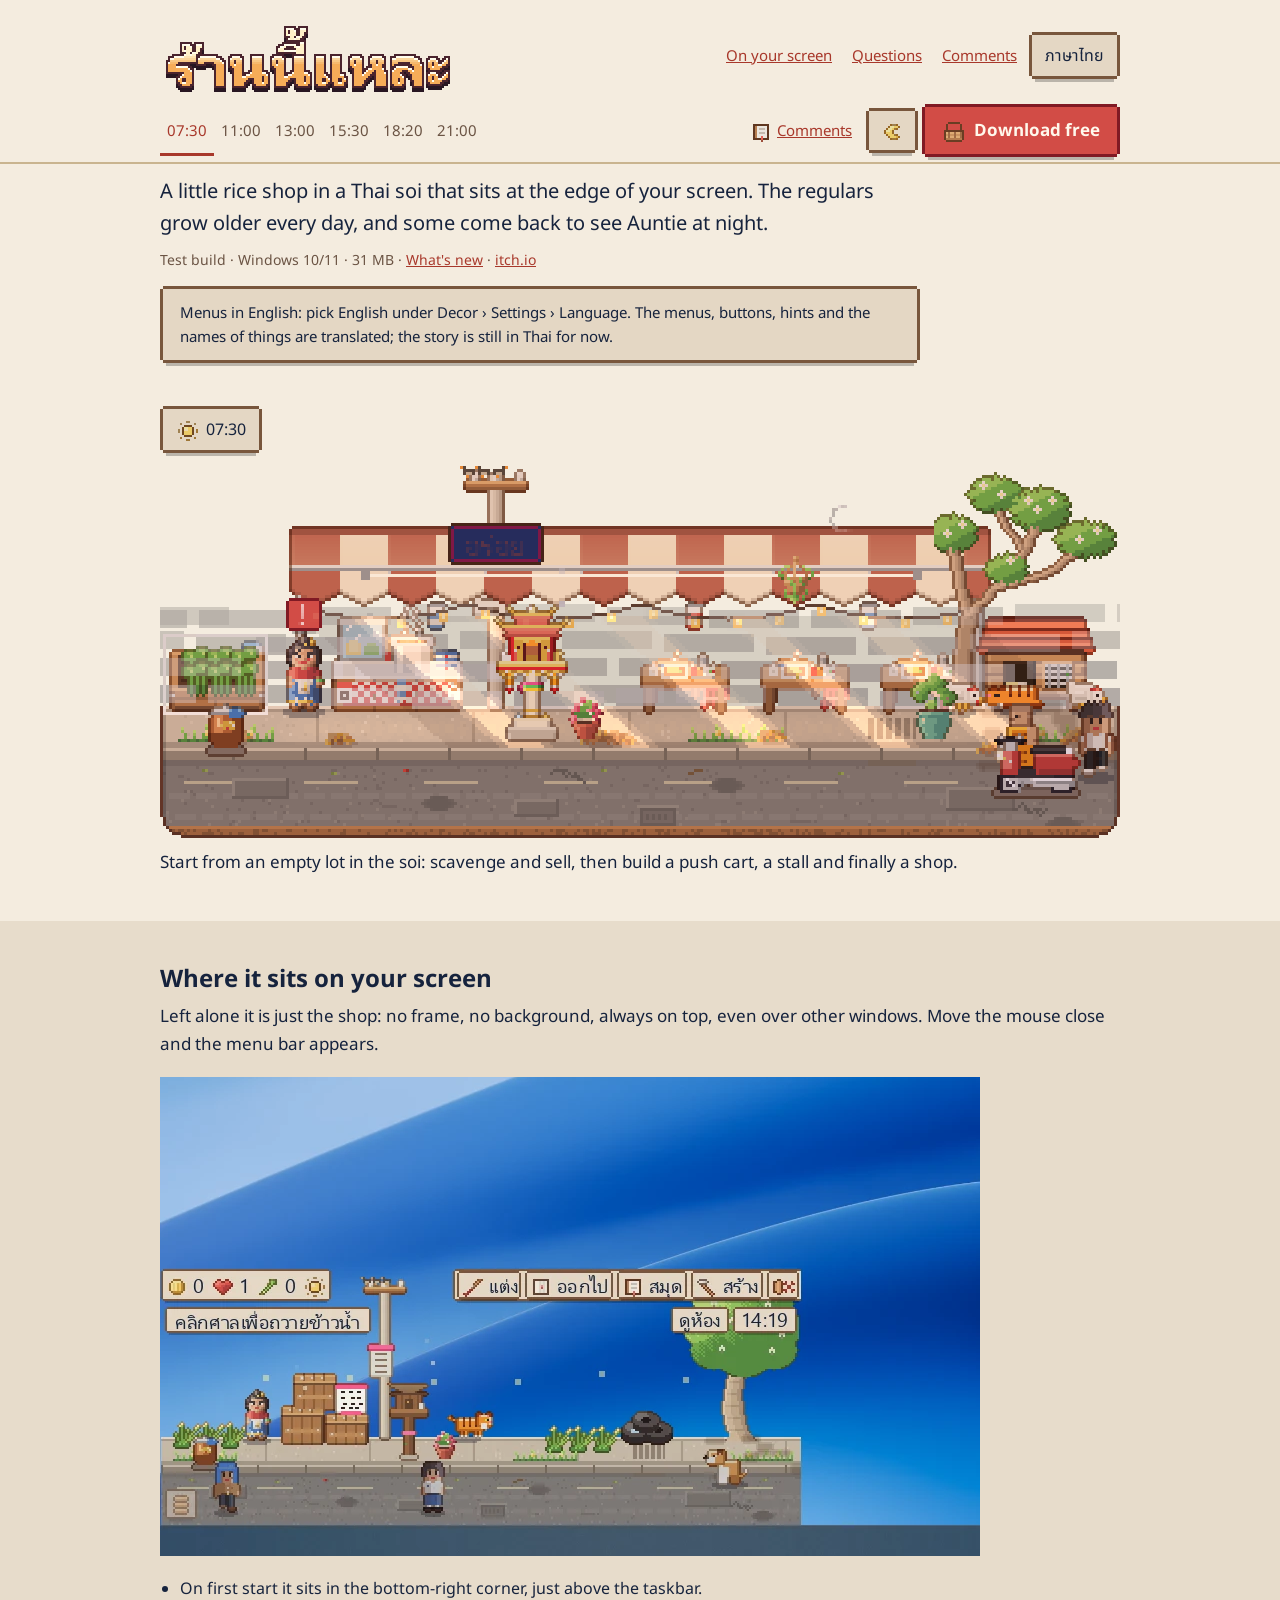
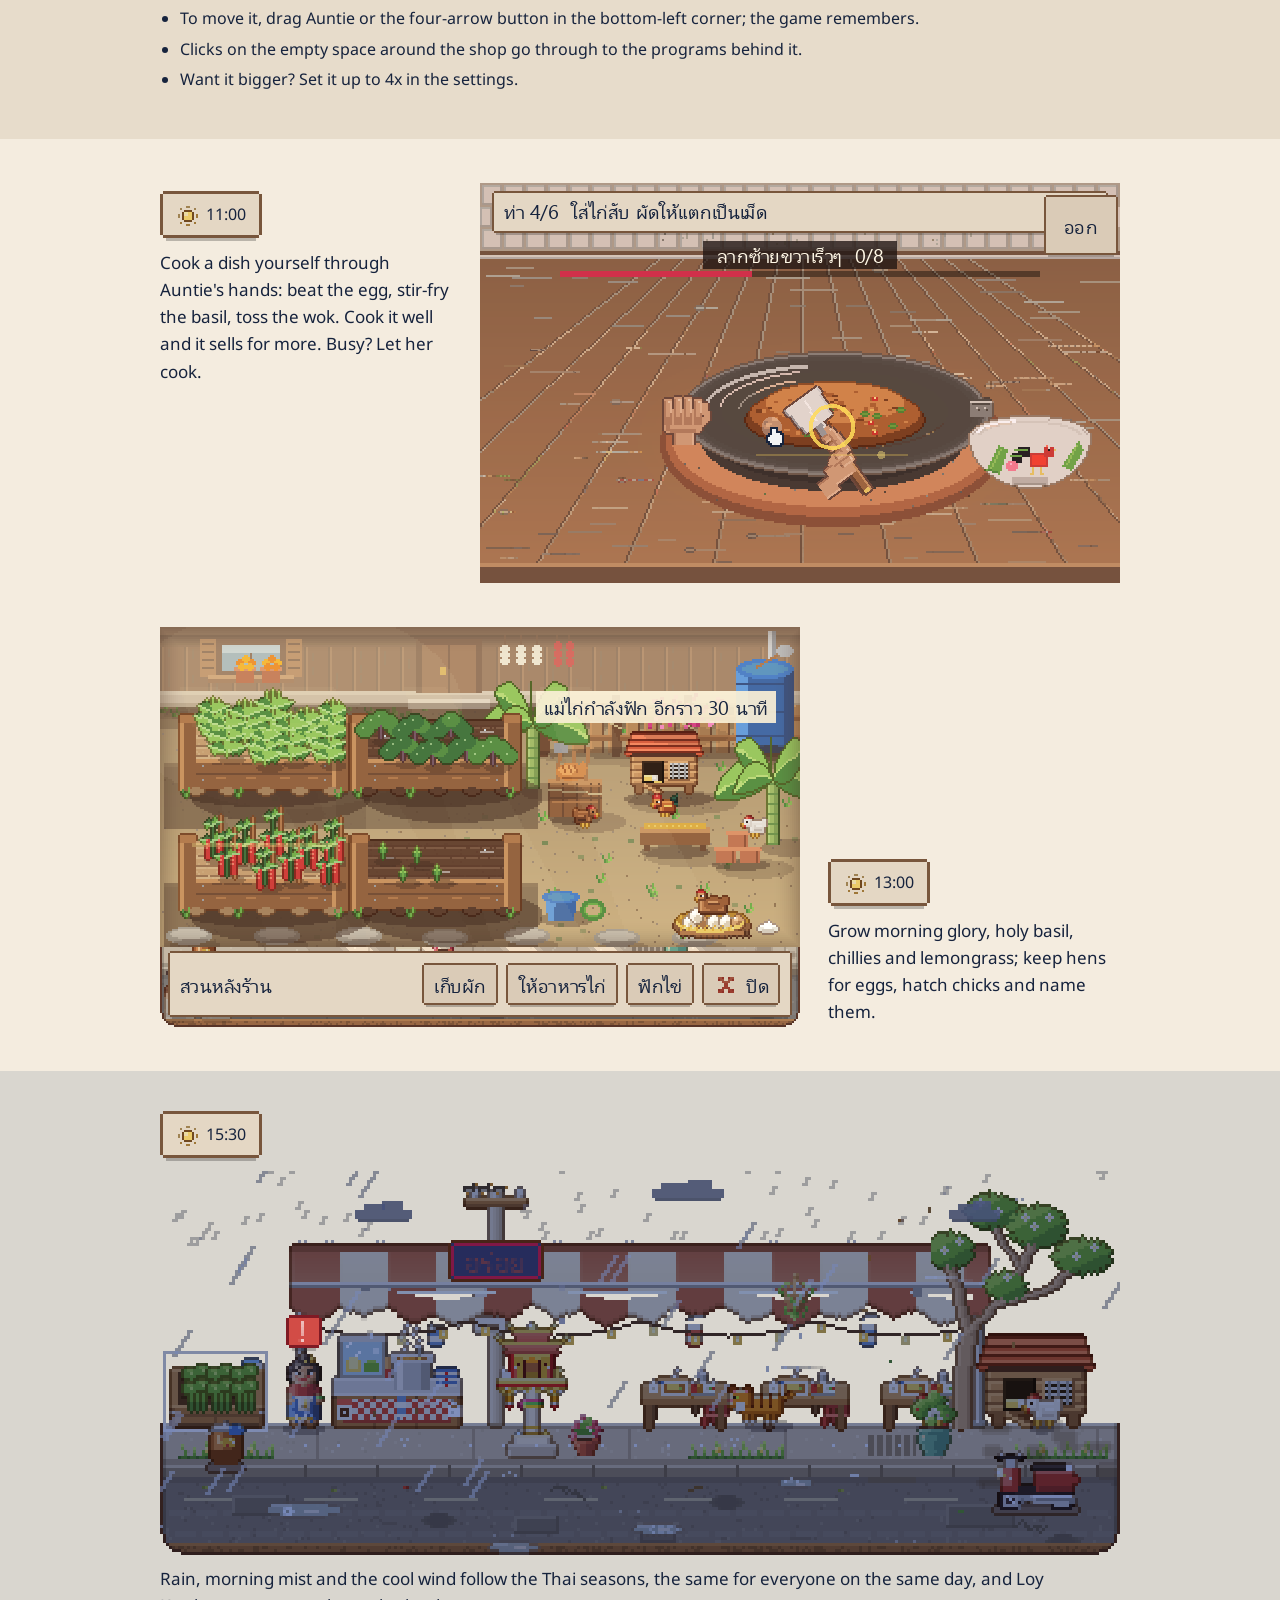
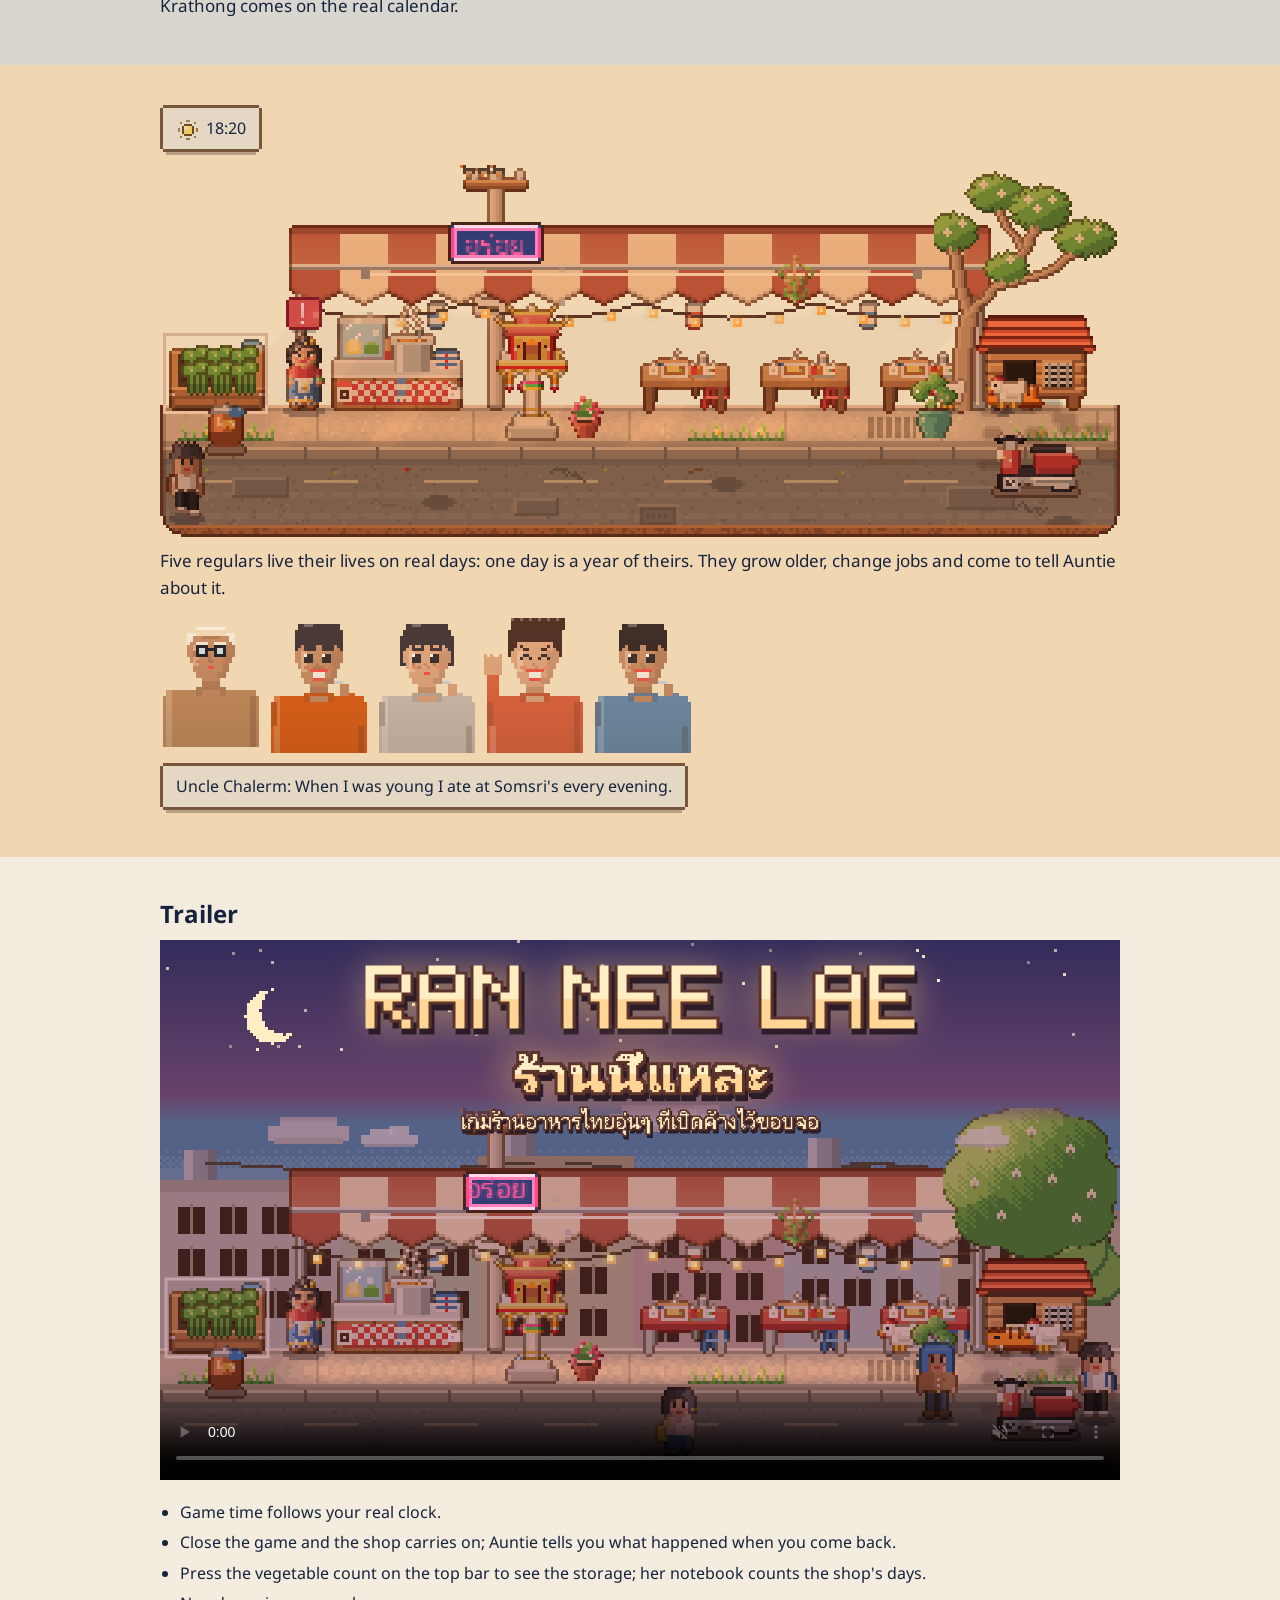
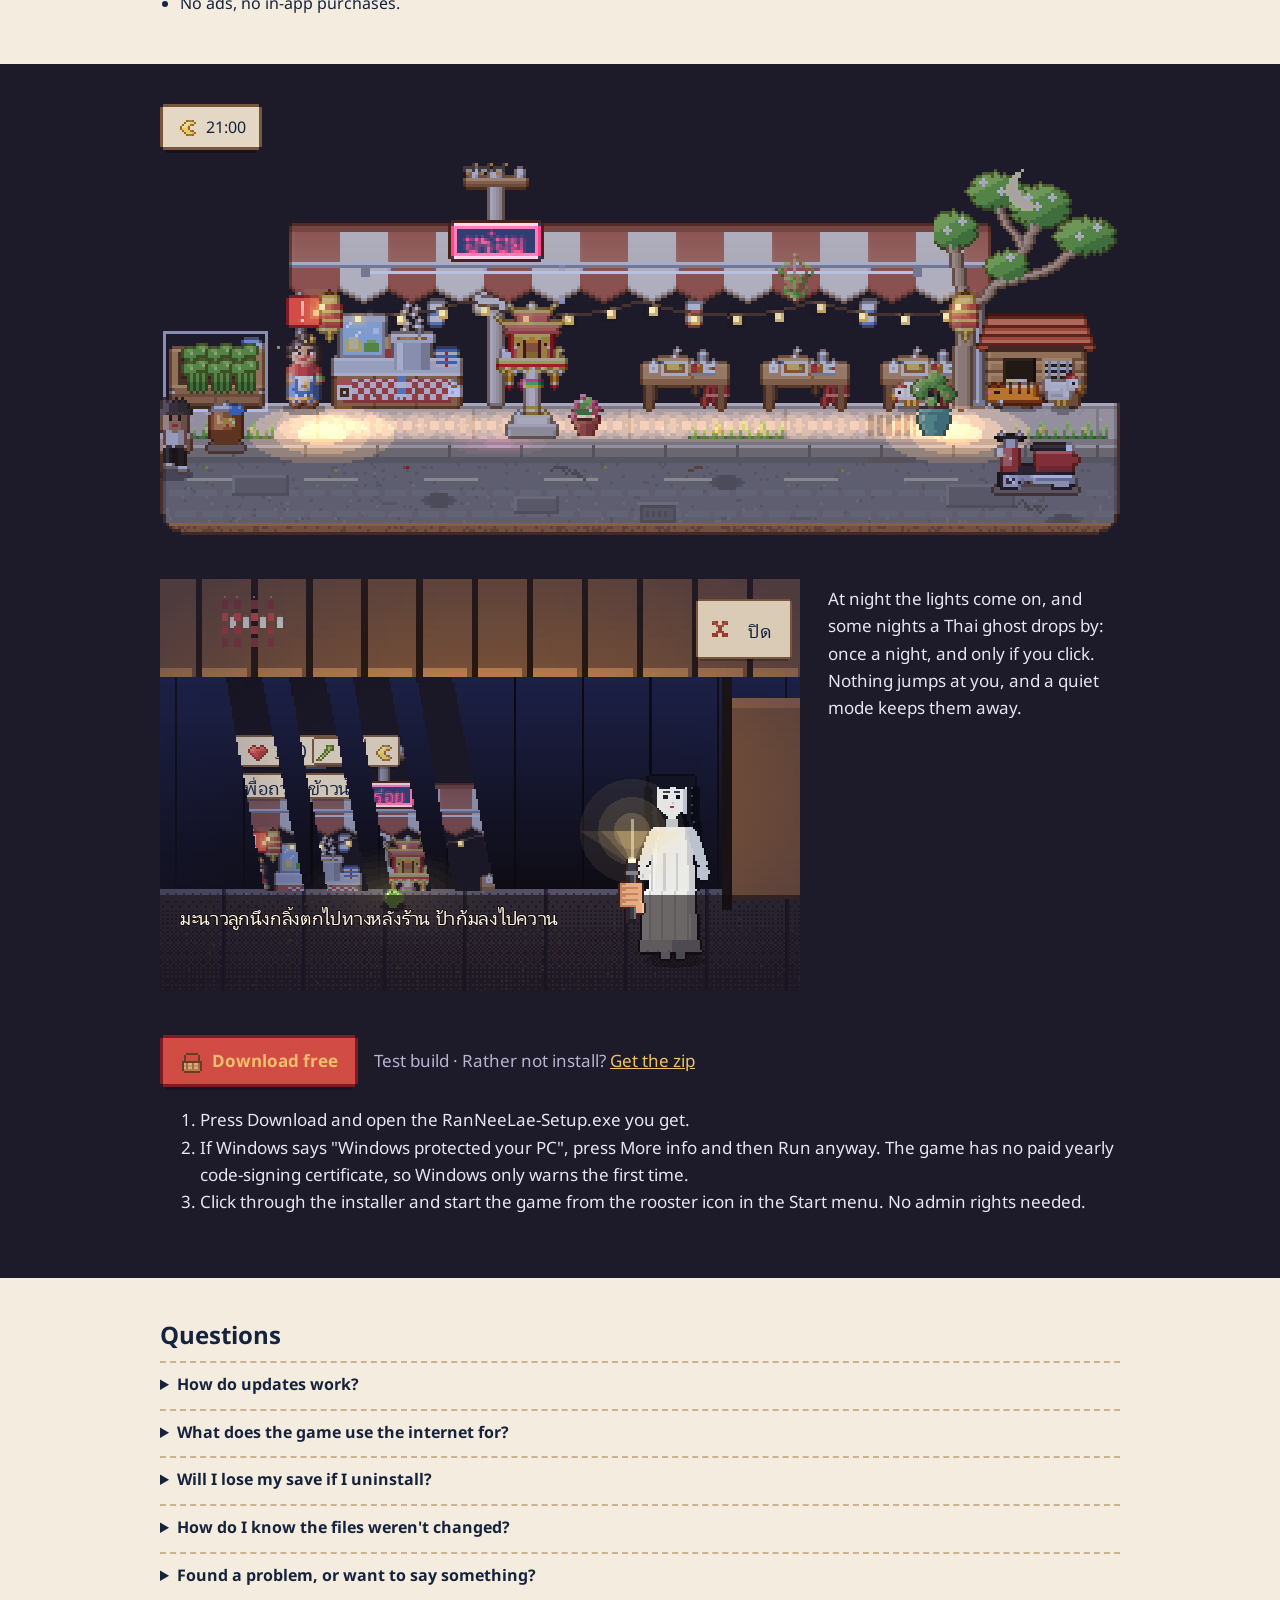
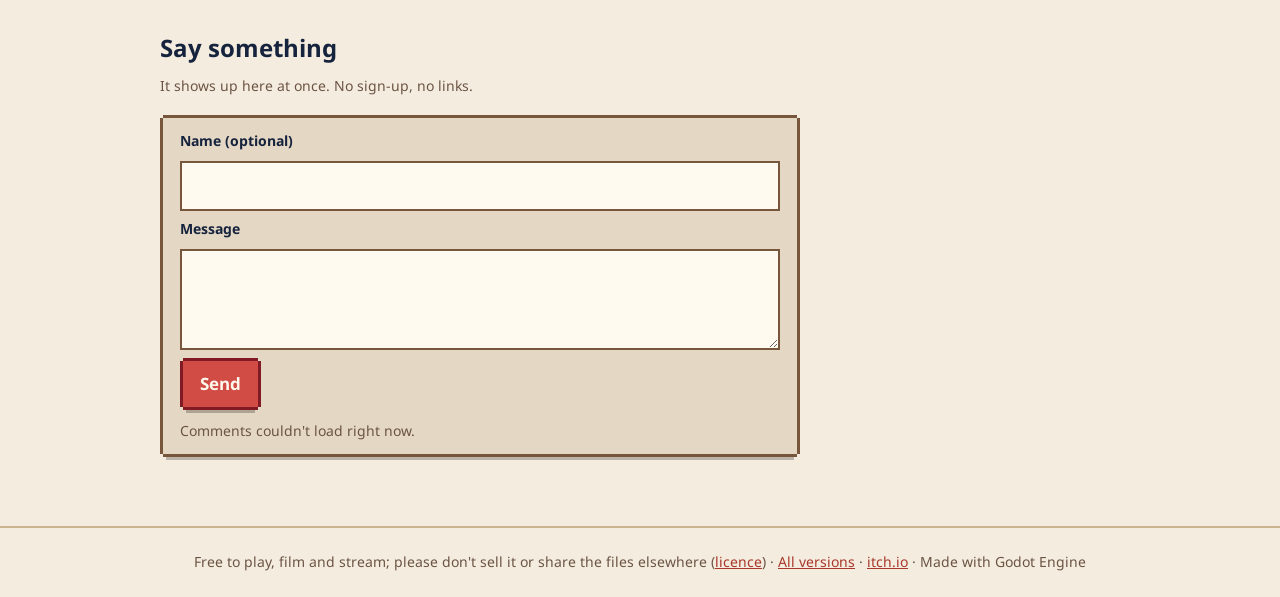
==== commit 72dd6e1f: "Site: dark theme, a sticky bar of the day's times, back to top, comments as speech bubbles Co-Author" ====
--- a/en/index.html
+++ b/en/index.html
@@ -14,6 +14,7 @@
 <link rel="preconnect" href="https://fonts.gstatic.com" crossorigin>
 <link rel="stylesheet" href="https://fonts.googleapis.com/css2?family=Noto+Sans+Thai:wght@400;700&amp;display=swap">
 <link rel="stylesheet" href="../site.css">
+<script>(function(){var t=null;try{t=localStorage.getItem("theme")}catch(_){}document.documentElement.dataset.theme=t||(matchMedia("(prefers-color-scheme: dark)").matches?"dark":"light")})()</script>
 <script src="../site.js" defer></script>
 </head>
 <body>
@@ -25,9 +26,18 @@
 		<a href="#faq">Questions</a>
 		<a href="#talk">Comments</a>
 		<a class="chip" href="../" hreflang="th" lang="th">ภาษาไทย</a>
-		<a class="btn" href="download.html"><span class="ic basket"></span>Download free</a>
 	</nav>
 </header>
+<nav class="rail" aria-label="Times of day on this page">
+	<div class="wrap">
+		<div class="times"><a href="#t0730">07:30</a><a href="#t1100">11:00</a><a href="#t1300">13:00</a><a href="#t1530">15:30</a><a href="#t1820">18:20</a><a href="#t2100">21:00</a></div>
+		<div class="tools">
+			<a class="count" href="#talk"><span class="ic note"></span><span class="word">Comments </span><span data-count></span></a>
+			<button type="button" class="chip theme" aria-label="Switch dark or light theme" title="Dark / light"><span class="ic"></span></button>
+			<a class="btn" href="download.html"><span class="ic basket"></span><span class="word">Download free</span></a>
+		</div>
+	</div>
+</nav>
 
 <main id="main">
 <section class="wrap">
@@ -36,7 +46,7 @@
 	<p class="box note-en">Menus in English: pick English under Decor › Settings › Language. The menus, buttons, hints and the names of things are translated; the story is still in Thai for now.</p>
 </section>
 
-<section class="day" aria-label="Morning">
+<section id="t0730" class="day" aria-label="Morning">
 	<div class="wrap"><span class="chip clock"><span class="ic sun"></span>07:30</span></div>
 	<div class="strip"><img src="../img/strip-morning.png" width="960" height="372" alt="Auntie's shop on a cool-season morning, sunlight slanting in"></div>
 	<p class="wrap caption">Start from an empty lot in the soi: scavenge and sell, then build a push cart, a stall and finally a shop.</p>
@@ -56,25 +66,25 @@
 	</div>
 </section>
 
-<section class="wrap pair" aria-label="Cooking">
+<section id="t1100" class="wrap pair" aria-label="Cooking">
 	<div class="words"><span class="chip clock"><span class="ic sun"></span>11:00</span>
 		<p>Cook a dish yourself through Auntie's hands: beat the egg, stir-fry the basil, toss the wok. Cook it well and it sells for more. Busy? Let her cook.</p></div>
 	<div class="panel"><img src="../img/panel-cook.png" width="640" height="400" alt="Auntie's hands stir-frying basil chicken in a wok"></div>
 </section>
 
-<section class="wrap pair flip" aria-label="The back garden" style="padding-top:0">
+<section id="t1300" class="wrap pair flip" aria-label="The back garden" style="padding-top:0">
 	<div class="panel"><img src="../img/panel-garden.png" width="640" height="400" alt="The back garden: vegetable beds and the hen house"></div>
 	<div class="words"><span class="chip clock"><span class="ic sun"></span>13:00</span>
 		<p>Grow morning glory, holy basil, chillies and lemongrass; keep hens for eggs, hatch chicks and name them.</p></div>
 </section>
 
-<section class="day rainy" aria-label="Rain">
+<section id="t1530" class="day rainy" aria-label="Rain">
 	<div class="wrap"><span class="chip clock"><span class="ic sun"></span>15:30</span></div>
 	<div class="strip"><img src="../img/strip-rain.png" width="960" height="384" alt="Heavy rain in front of the shop"></div>
 	<p class="wrap caption">Rain, morning mist and the cool wind follow the Thai seasons, the same for everyone on the same day, and Loy Krathong comes on the real calendar.</p>
 </section>
 
-<section class="day dusky" aria-label="The regulars">
+<section id="t1820" class="day dusky" aria-label="The regulars">
 	<div class="wrap"><span class="chip clock"><span class="ic sun"></span>18:20</span></div>
 	<div class="strip"><img src="../img/strip-dusk.png" width="960" height="372" alt="The shop at dusk as the lights come on"></div>
 	<div class="wrap">
@@ -101,7 +111,7 @@
 	</ul>
 </section>
 
-<section class="day night" aria-label="Night">
+<section id="t2100" class="day night" aria-label="Night">
 	<div class="wrap"><span class="chip clock"><span class="ic moon"></span>21:00</span></div>
 	<div class="strip"><img src="../img/strip-night.png" width="960" height="372" alt="The shop at night with the lanterns lit"></div>
 	<div class="wrap pair" style="padding-bottom:0">
@@ -144,6 +154,7 @@
 	<ol id="comments" aria-label="Comments"><li>Loading…</li></ol>
 </section>
 </main>
+<a class="chip totop" href="#" hidden>↑ Top</a>
 
 <footer>
 	Free to play, film and stream; please don't sell it or share the files elsewhere (<a href="../LICENSE.txt">licence</a>) ·
--- a/site.css
+++ b/site.css
@@ -7,8 +7,21 @@
 	--ground:#f4ecdf; --ink:#16233d; --ink-soft:#6b5444; --rule:#c9b48f;
 	--rain:#d9d6cf; --dusk:#f1d6b2; --night:#1d1a2a; --night-ink:#e8e4f4; --night-soft:#b9b3cf;
 	--link:#a8382b; --night-link:#f2c06a; --chip-edge:#e7dccb;
+	--field:#fffaf0; --field-edge:#78563c; --bubble:#fffdf7;
 	--font:"Leelawadee UI","Noto Sans Thai",Tahoma,sans-serif;
+	color-scheme:light;
 }
+/* Dark: the whole page takes the night section's colours. site.js (and the line in each page's head) sets data-theme
+   from the visitor's pick, else from the system. The cream nine-patches swap for their night versions (make_pieces.py). */
+:root[data-theme="dark"]{
+	--ground:#1b1824; --ink:#ece4d6; --ink-soft:#b3a796; --rule:#4a4052;
+	--rain:#1f2129; --dusk:#251c22; --night:#100e17; --night-ink:#e8e4f4; --night-soft:#b9b3cf;
+	--link:#f2b36b; --night-link:#f2c06a; --chip-edge:#24212e;
+	--field:#15131c; --field-edge:#96745a; --bubble:#2e293c;
+	color-scheme:dark;
+}
+:root[data-theme="dark"] .chip{border-image-source:url(img/chip-night.png)}
+:root[data-theme="dark"] .box{border-image-source:url(img/panel-night.png)}
 body{margin:0;background:var(--ground);color:var(--ink);font-family:var(--font);font-size:17px;line-height:1.6}
 img{image-rendering:pixelated}
 img.photo{image-rendering:auto;max-width:100%;height:auto}
@@ -68,12 +81,17 @@
 /* comments */
 .talk form{display:flex;flex-direction:column;gap:8px;max-width:640px;margin-top:16px}
 .talk label{font-size:14px;font-weight:700}
-.talk input,.talk textarea{font:inherit;font-size:16px;padding:10px;border:2px solid #78563c;background:#fffaf0;color:var(--ink)}
+.talk input,.talk textarea{font:inherit;font-size:16px;padding:10px;border:2px solid var(--field-edge);background:var(--field);color:var(--ink)}
 .talk .status{font-size:14px;color:var(--ink-soft);min-height:1.6em}
 .talk ol{list-style:none;margin:18px 0 0;padding:0;max-width:760px}
-.talk li{padding:12px 0;border-top:2px dashed var(--rule)}
-.talk li b{margin-right:6px} .talk time{font-size:14px;color:var(--ink-soft)}
-.talk li p{white-space:pre-line;overflow-wrap:anywhere}
+/* a comment: one of the game's walk-ins (guests.png, 18 x 26 a cell, shown at 2x) and their speech bubble */
+.talk li{display:flex;gap:14px;align-items:flex-end;padding:10px 0}
+.talk li.none{display:block;color:var(--ink-soft)}
+.guest{flex:none;width:36px;height:52px;background:url(img/guests.png) 0 0/864px 52px no-repeat;image-rendering:pixelated}
+.said-box{position:relative;flex:0 1 auto;min-width:0;background:var(--bubble);border:3px solid var(--ink);padding:8px 14px 10px;margin-bottom:22px}
+.said-box::after{content:"";position:absolute;left:-15px;bottom:6px;border:9px solid transparent;border-right:12px solid var(--ink);border-left:0}
+.said-box b{margin-right:6px} .talk time{font-size:14px;color:var(--ink-soft)}
+.said-box p{white-space:pre-line;overflow-wrap:anywhere}
 .more{margin-top:12px}
 
 footer{border-top:2px solid var(--rule);padding:22px 20px;text-align:center;font-size:14px;color:var(--ink-soft);line-height:1.8}
@@ -83,7 +101,27 @@
 .fetch .aunt{display:flex;flex-direction:column;align-items:flex-start;gap:22px}
 .fetch .aunt img{margin-left:8px}
 .fetch .words{flex:1 1 320px;padding-bottom:12px}
-.bubble{position:relative;margin:0;background:#fffdf7;border:3px solid var(--ink);padding:12px 18px;font-size:22px;font-weight:700}
+.bubble{position:relative;margin:0;background:var(--bubble);border:3px solid var(--ink);padding:12px 18px;font-size:22px;font-weight:700}
 .bubble::after{content:"";position:absolute;left:28px;bottom:-15px;border:12px solid transparent;border-top-color:var(--ink);border-bottom:0}
 .row{display:flex;flex-wrap:wrap;gap:12px 18px;align-items:center}
 .steps{list-style:none;margin:0;padding:0;display:grid;grid-template-columns:repeat(auto-fit,minmax(240px,1fr));gap:14px;font-size:16px}
+
+/* the rail: the times of day as jump links, the comment count, the theme switch and the download button. It sticks to
+   the top once the header has scrolled away, so nobody has to scroll all the way back up. */
+html{scroll-padding-top:76px}
+@media (prefers-reduced-motion:no-preference){html{scroll-behavior:smooth}}
+.rail{position:sticky;top:0;z-index:5;background:var(--ground);border-bottom:2px solid var(--rule)}
+.rail .wrap{display:flex;align-items:center;gap:8px;min-height:60px}
+.times{display:flex;flex:1 1 auto;min-width:0;overflow-x:auto;scrollbar-width:none}
+.times a{flex:none;padding:12px 7px;font-size:15px;color:var(--ink-soft);text-decoration:none;font-variant-numeric:tabular-nums}
+.times a:hover{color:var(--ink)}
+.times a[aria-current="true"]{color:var(--link);box-shadow:inset 0 -3px 0 var(--link)}
+.tools{display:flex;flex:none;align-items:center;gap:4px}
+.tools .count{display:inline-flex;align-items:center;gap:4px;padding:10px 6px;font-size:15px}
+.ic.note{background-position:-168px 0}
+.theme{cursor:pointer;padding:0 2px}
+.theme .ic{background-position:-96px 0}
+:root[data-theme="dark"] .theme .ic{background-position:-72px 0}
+.totop{position:fixed;right:16px;bottom:16px;z-index:6}
+.totop[hidden]{display:none}
+@media (max-width:640px){.tools .btn .word,.tools .count .word{display:none}}
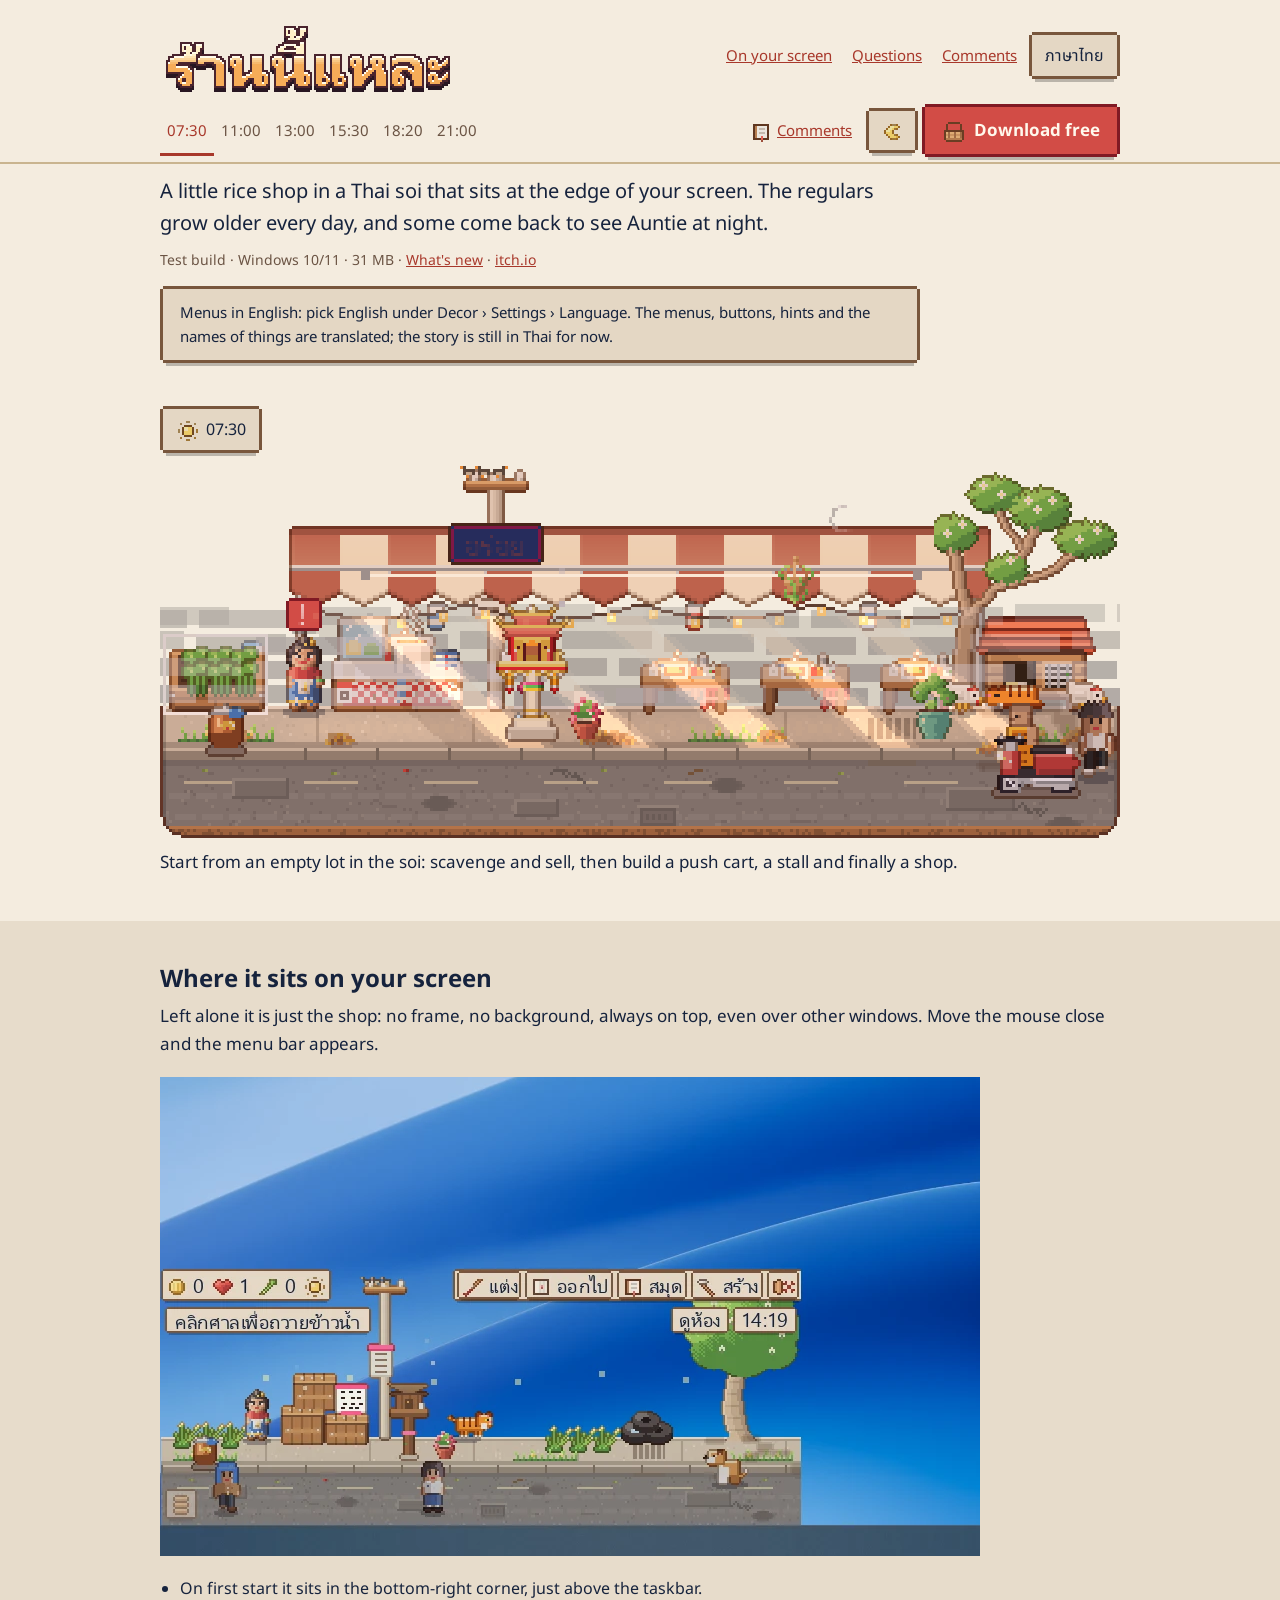
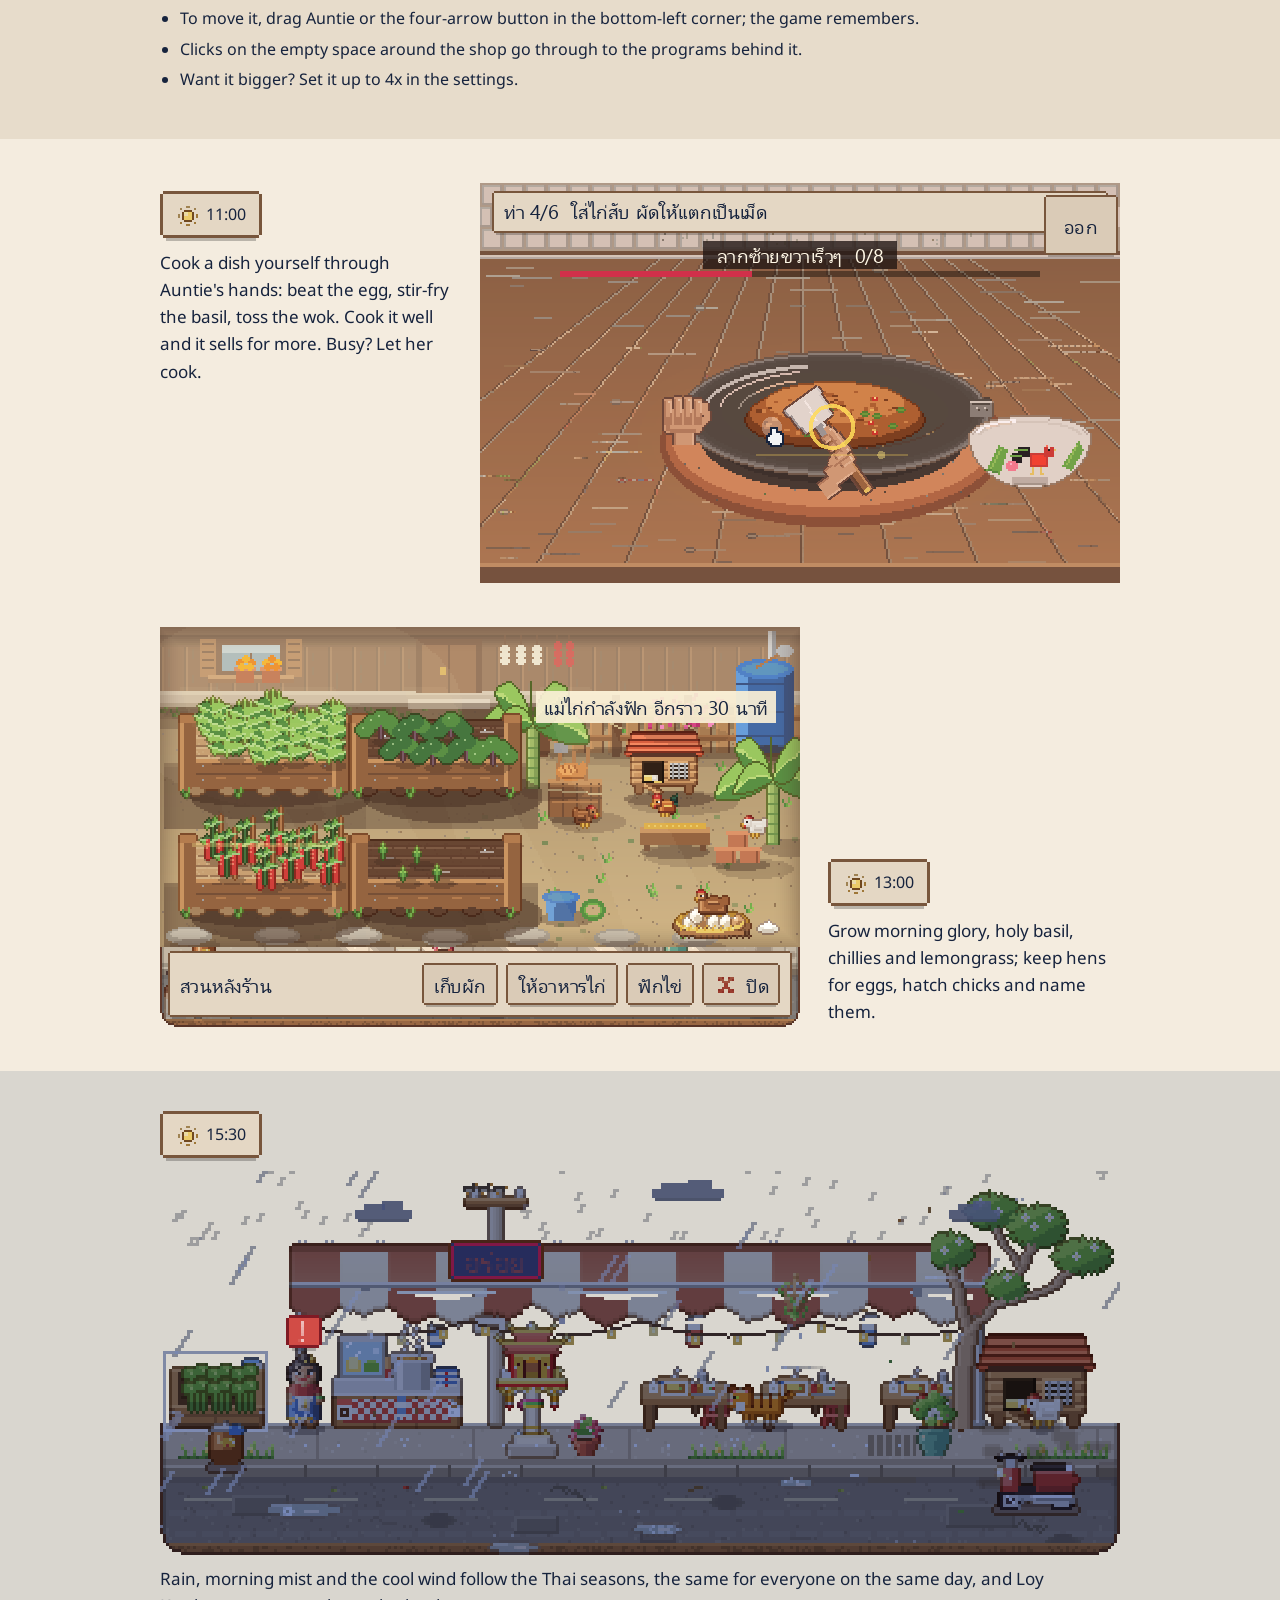
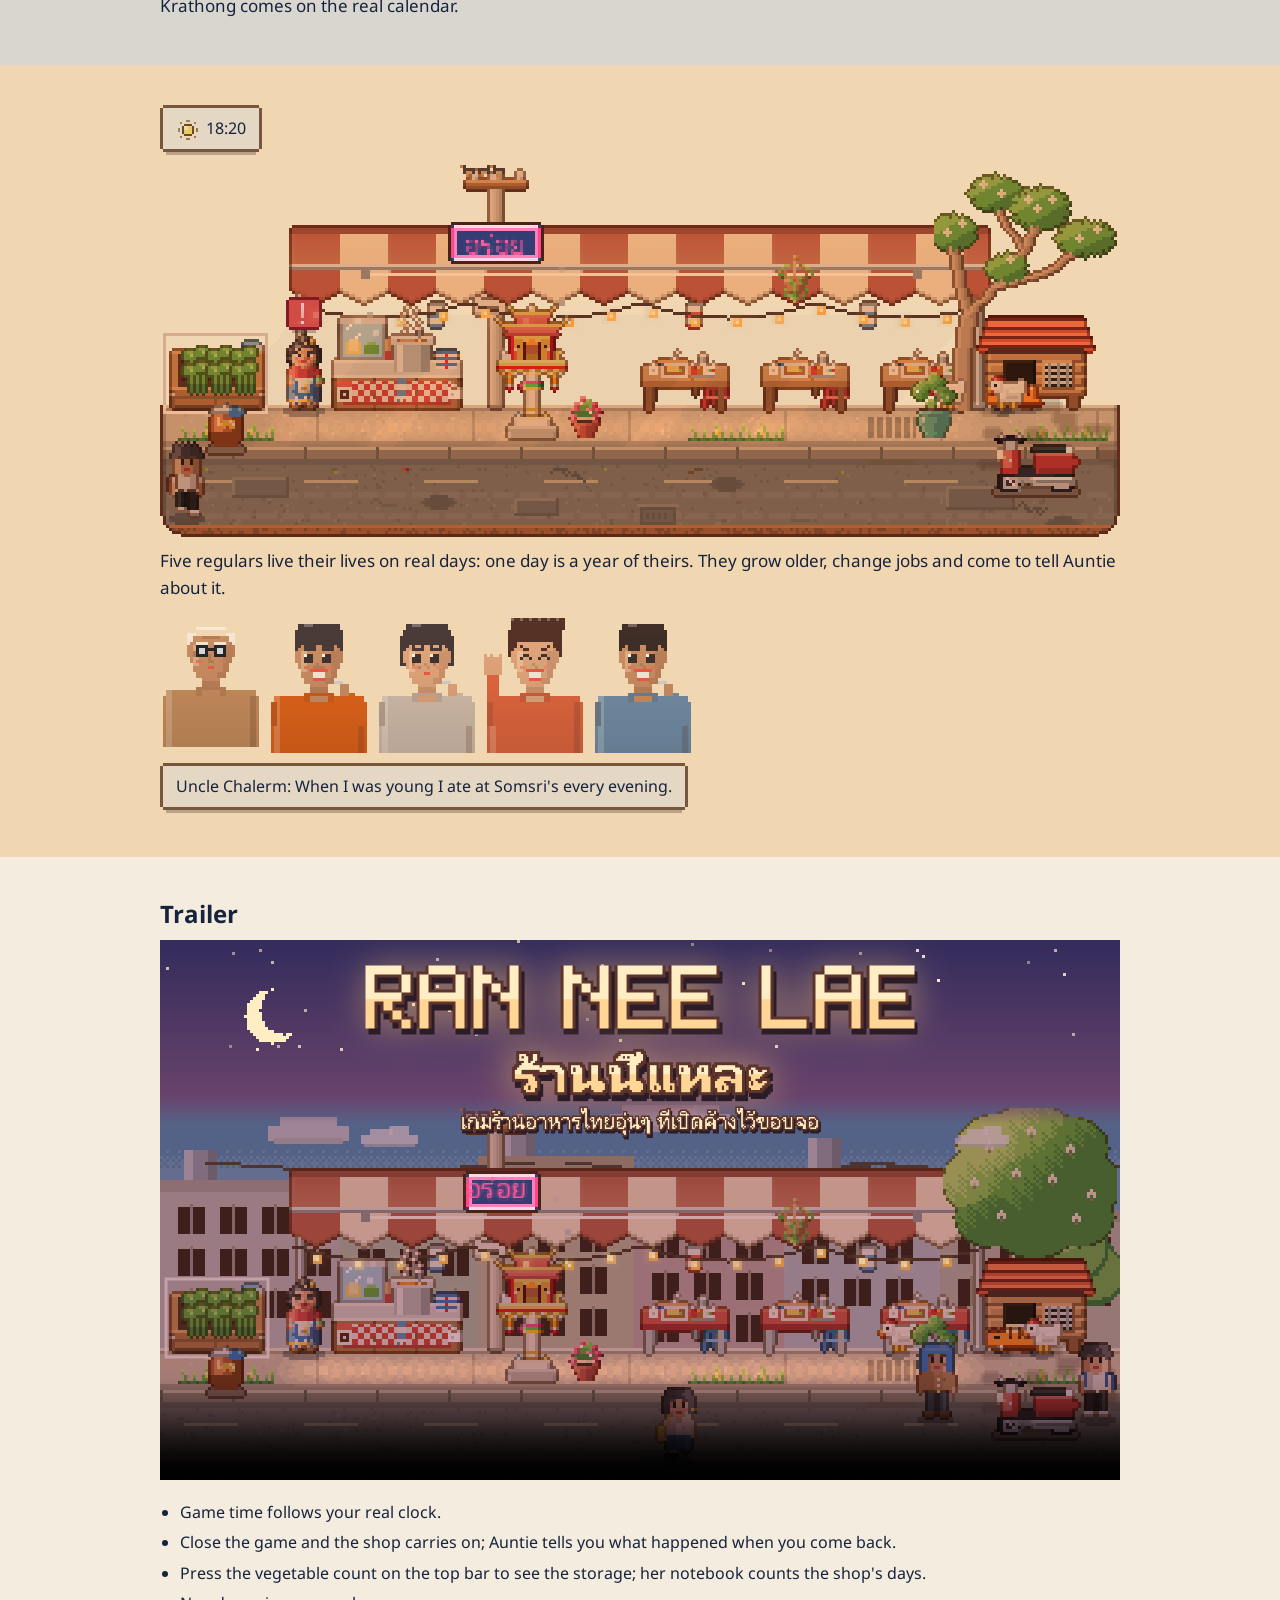
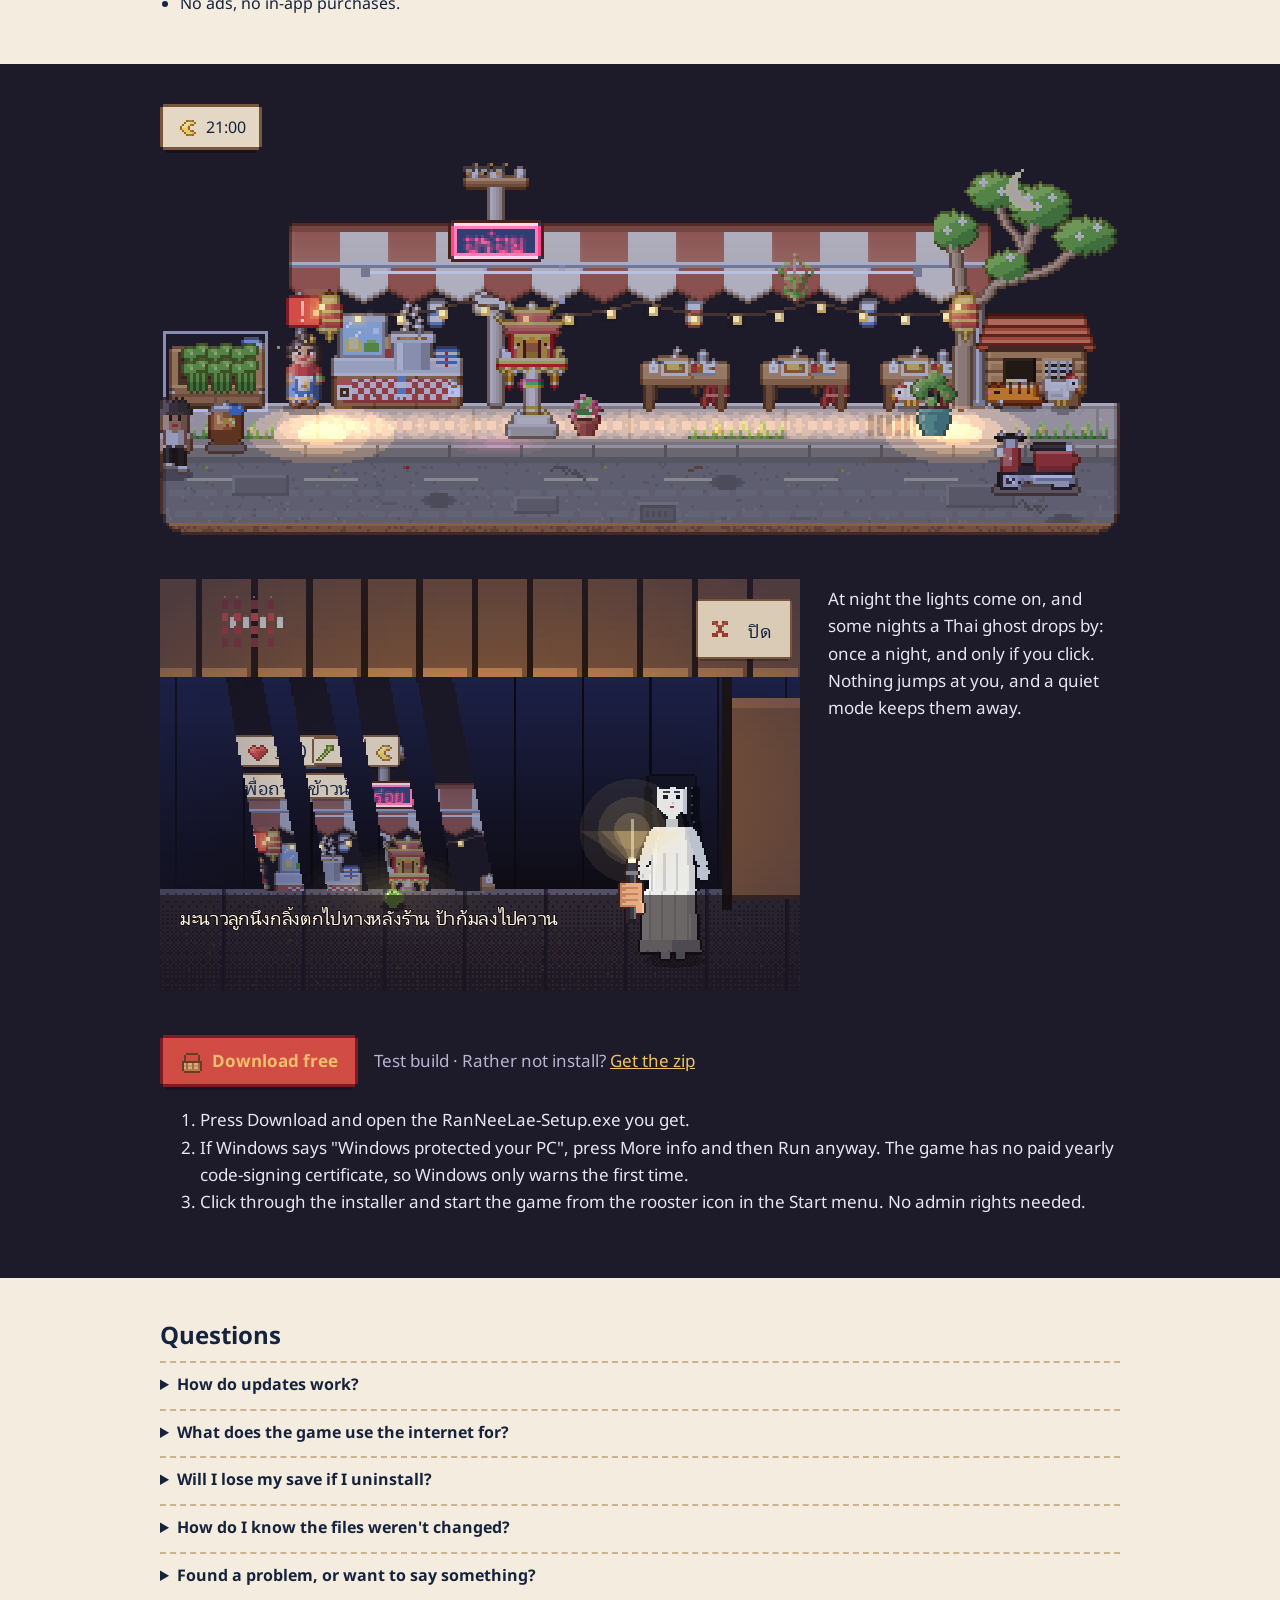
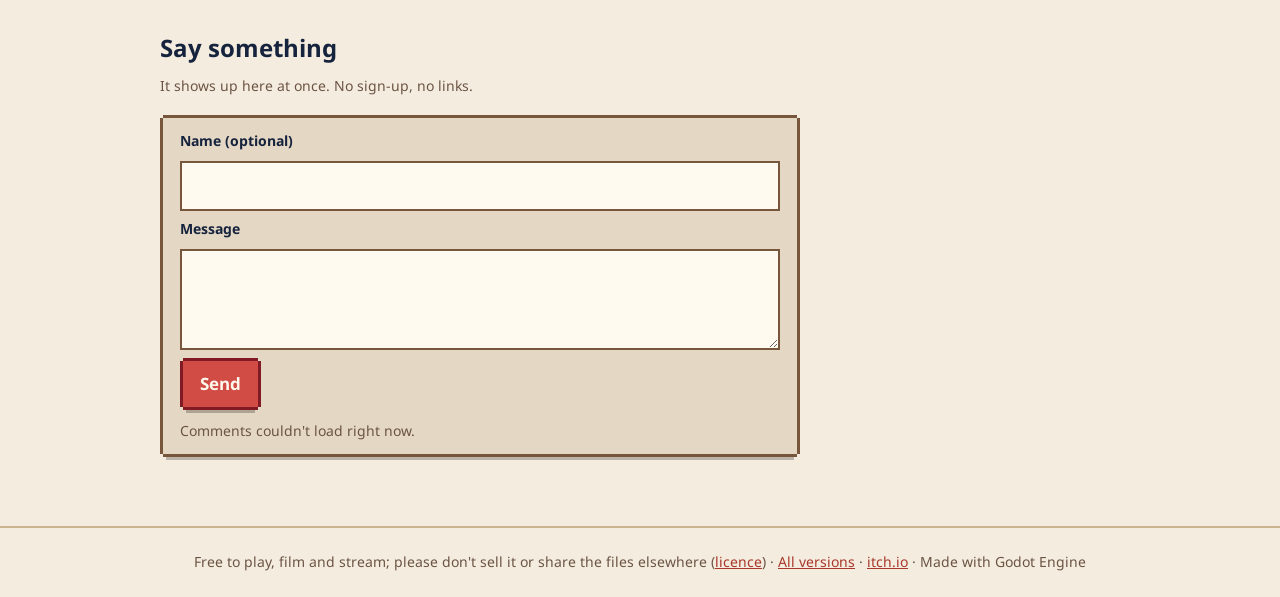
==== commit 83689333: "Site: versioned stylesheet and script links Co-Authored-By: Claude Opus 5.5 <noreply@anthropic.com>" ====
--- a/en/index.html
+++ b/en/index.html
@@ -13,9 +13,9 @@
 <link rel="preconnect" href="https://fonts.googleapis.com">
 <link rel="preconnect" href="https://fonts.gstatic.com" crossorigin>
 <link rel="stylesheet" href="https://fonts.googleapis.com/css2?family=Noto+Sans+Thai:wght@400;700&amp;display=swap">
-<link rel="stylesheet" href="../site.css">
+<link rel="stylesheet" href="../site.css?v=2">
 <script>(function(){var t=null;try{t=localStorage.getItem("theme")}catch(_){}document.documentElement.dataset.theme=t||(matchMedia("(prefers-color-scheme: dark)").matches?"dark":"light")})()</script>
-<script src="../site.js" defer></script>
+<script src="../site.js?v=2" defer></script>
 </head>
 <body>
 <a class="skip" href="#main">Skip to content</a>
